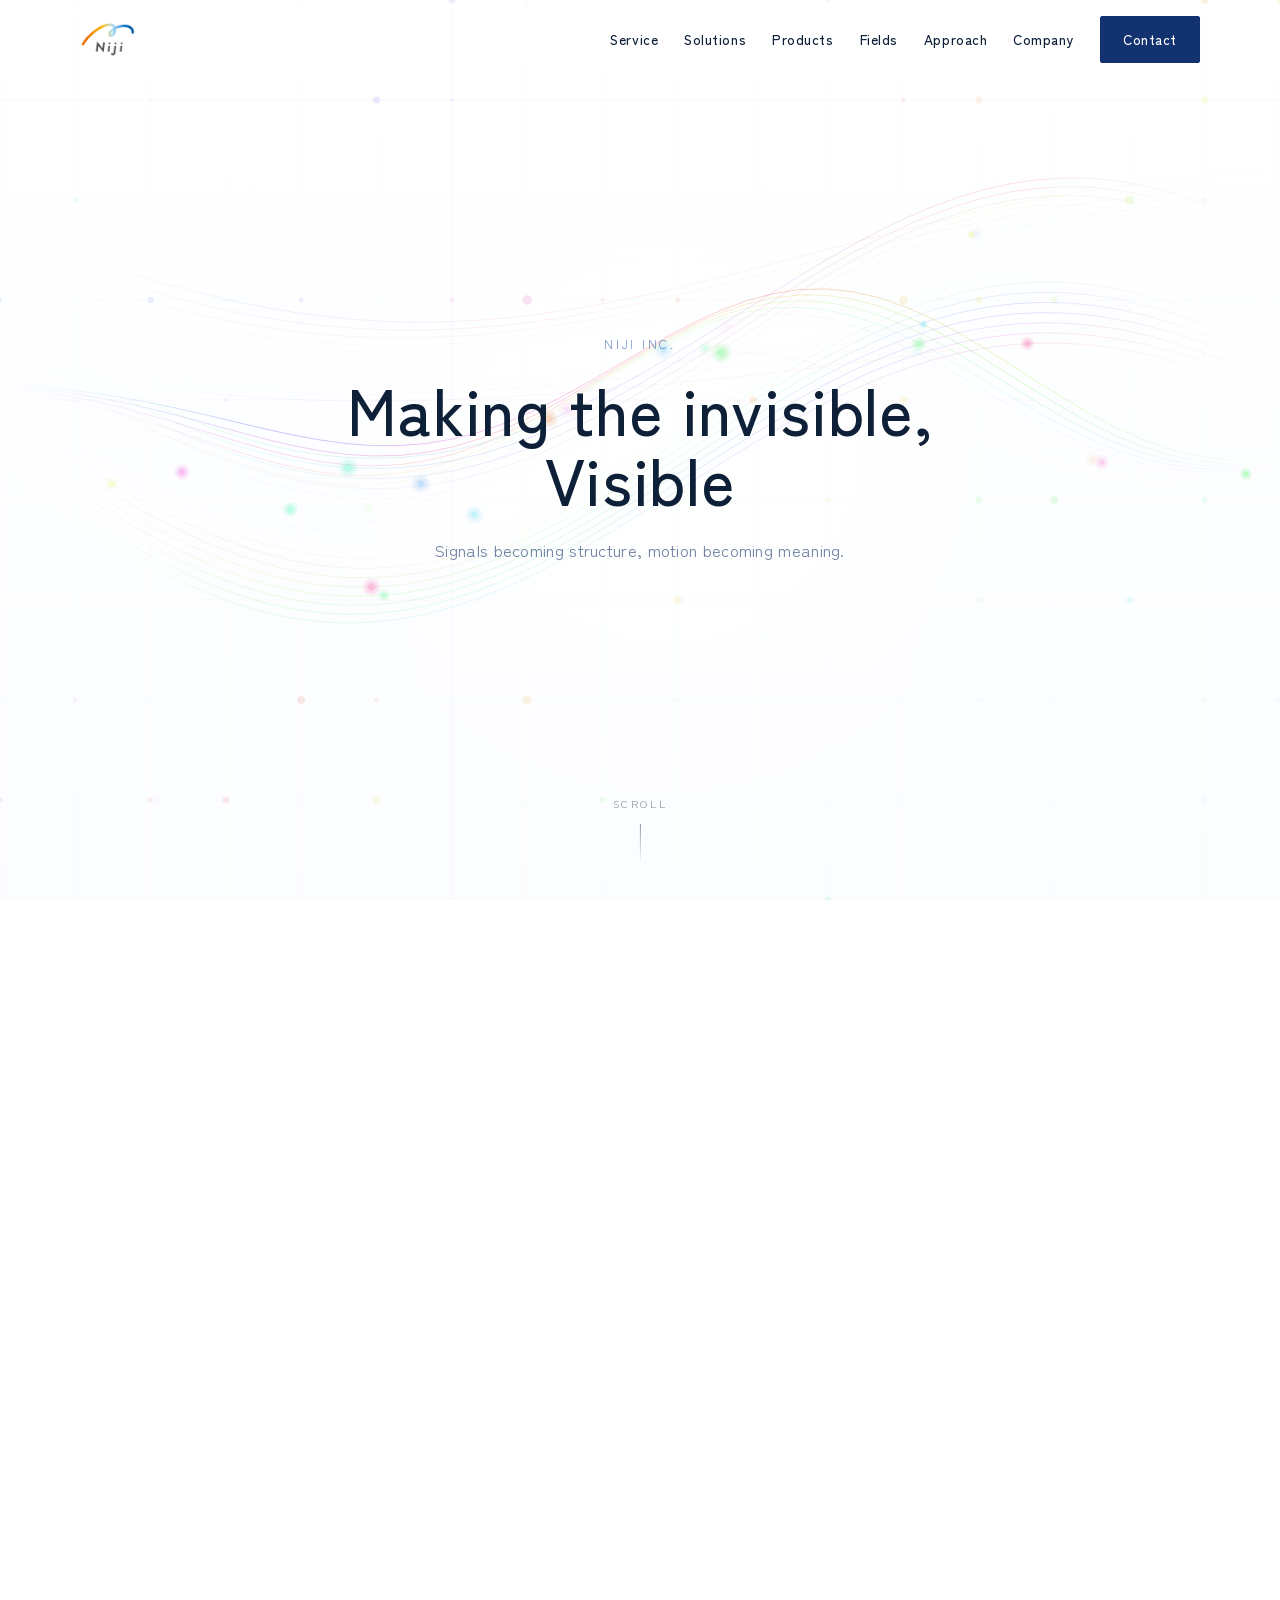
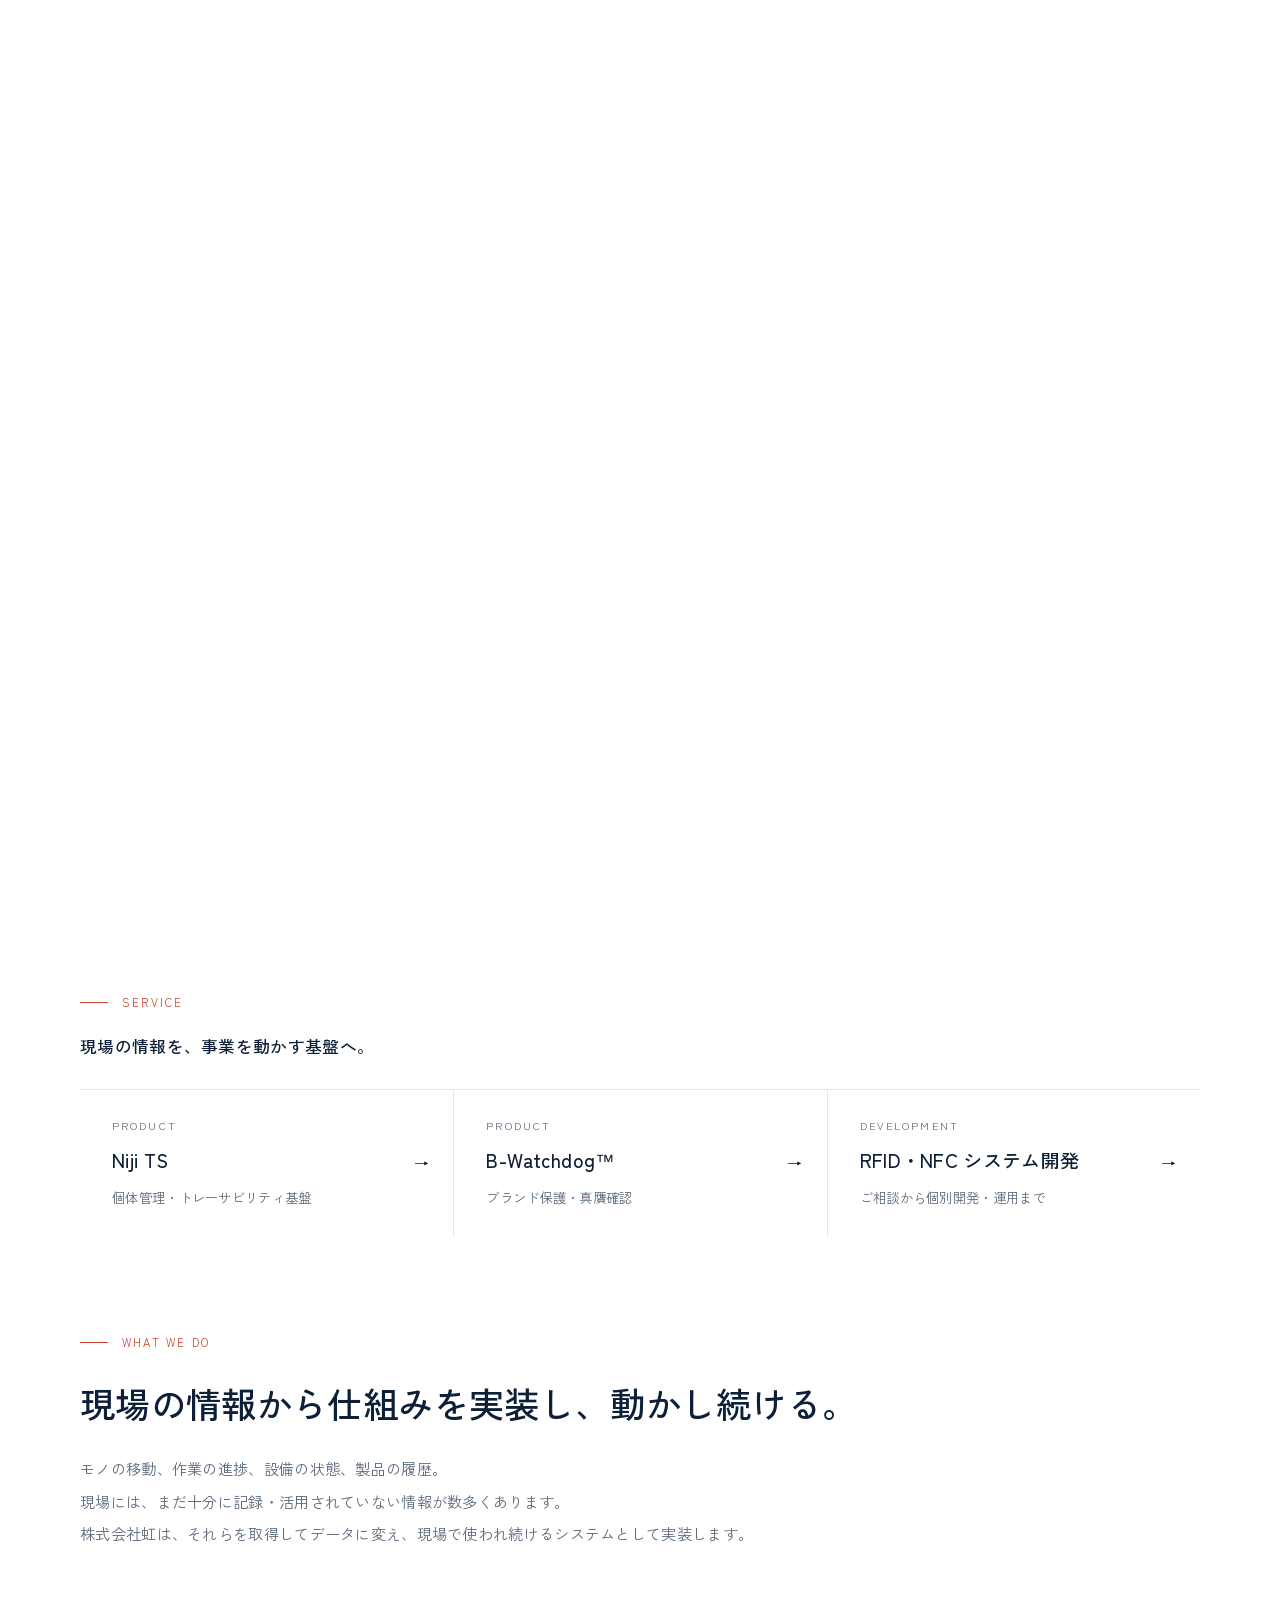
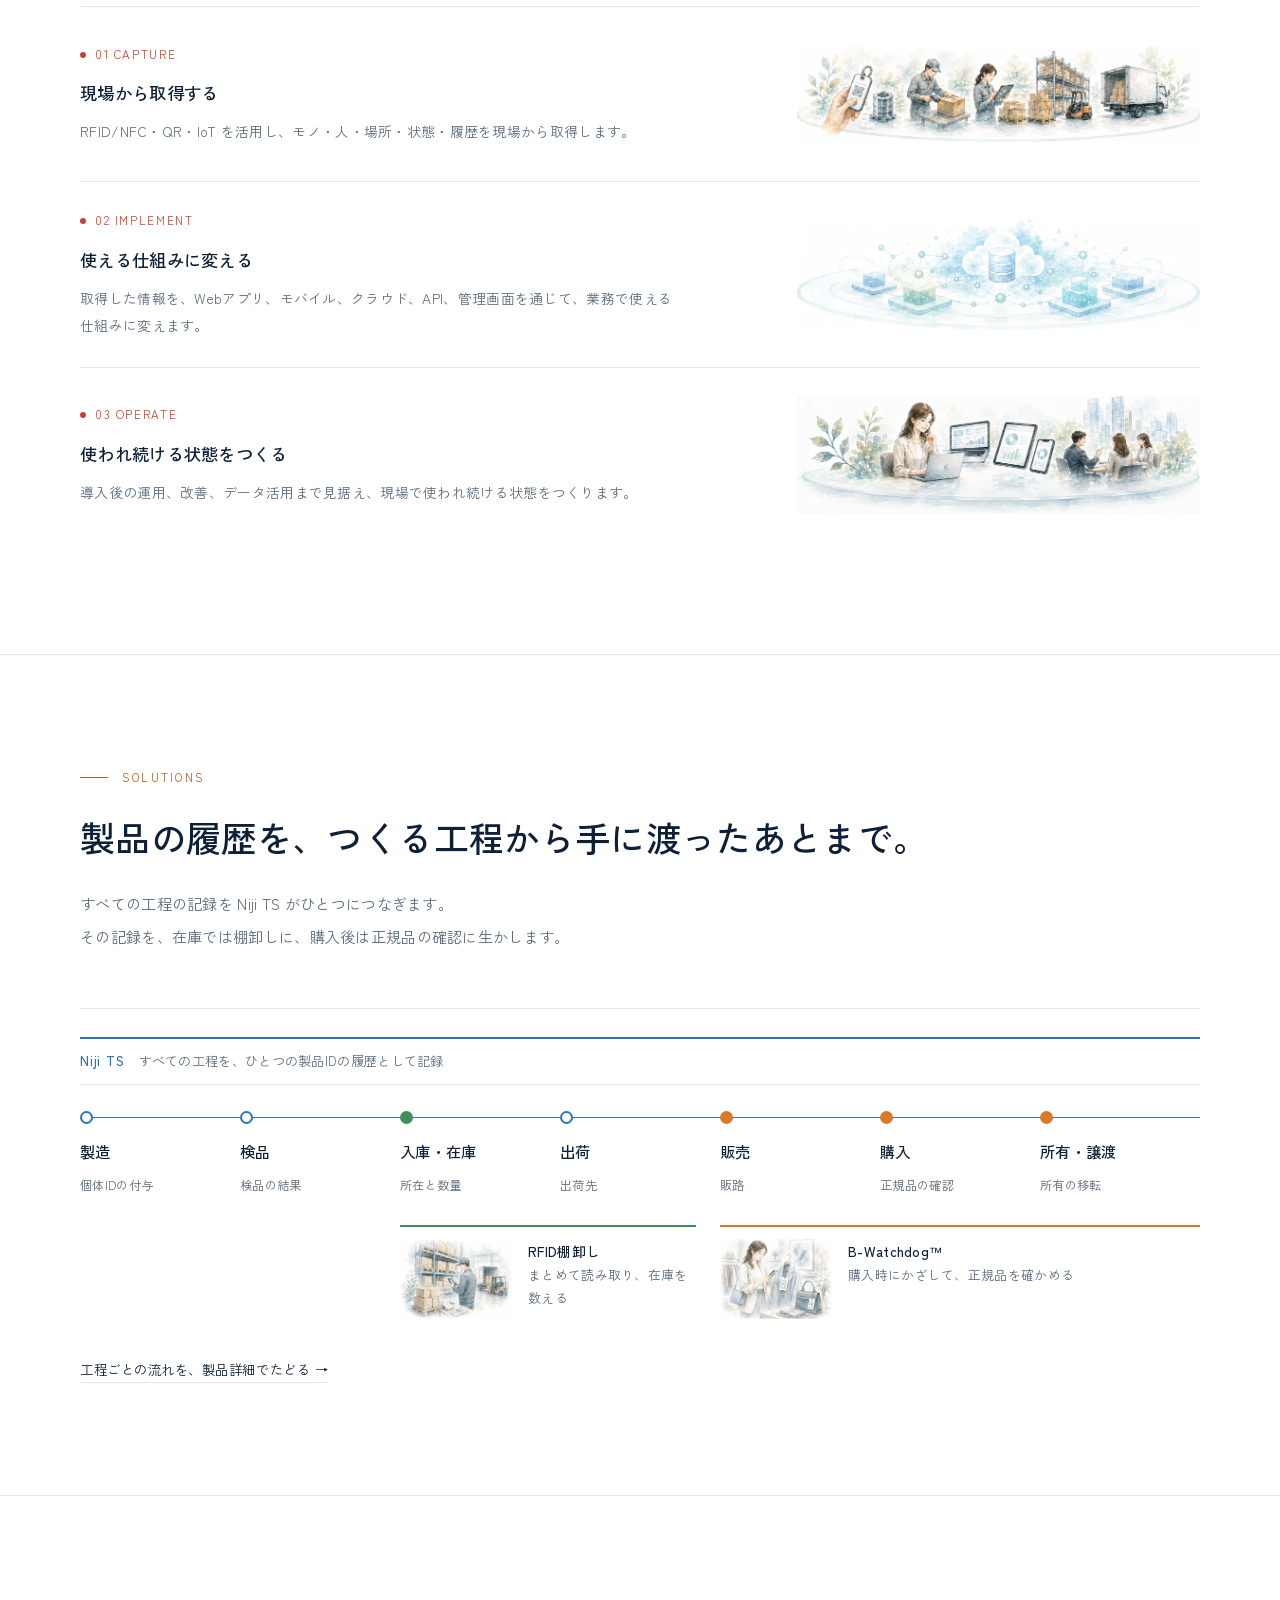
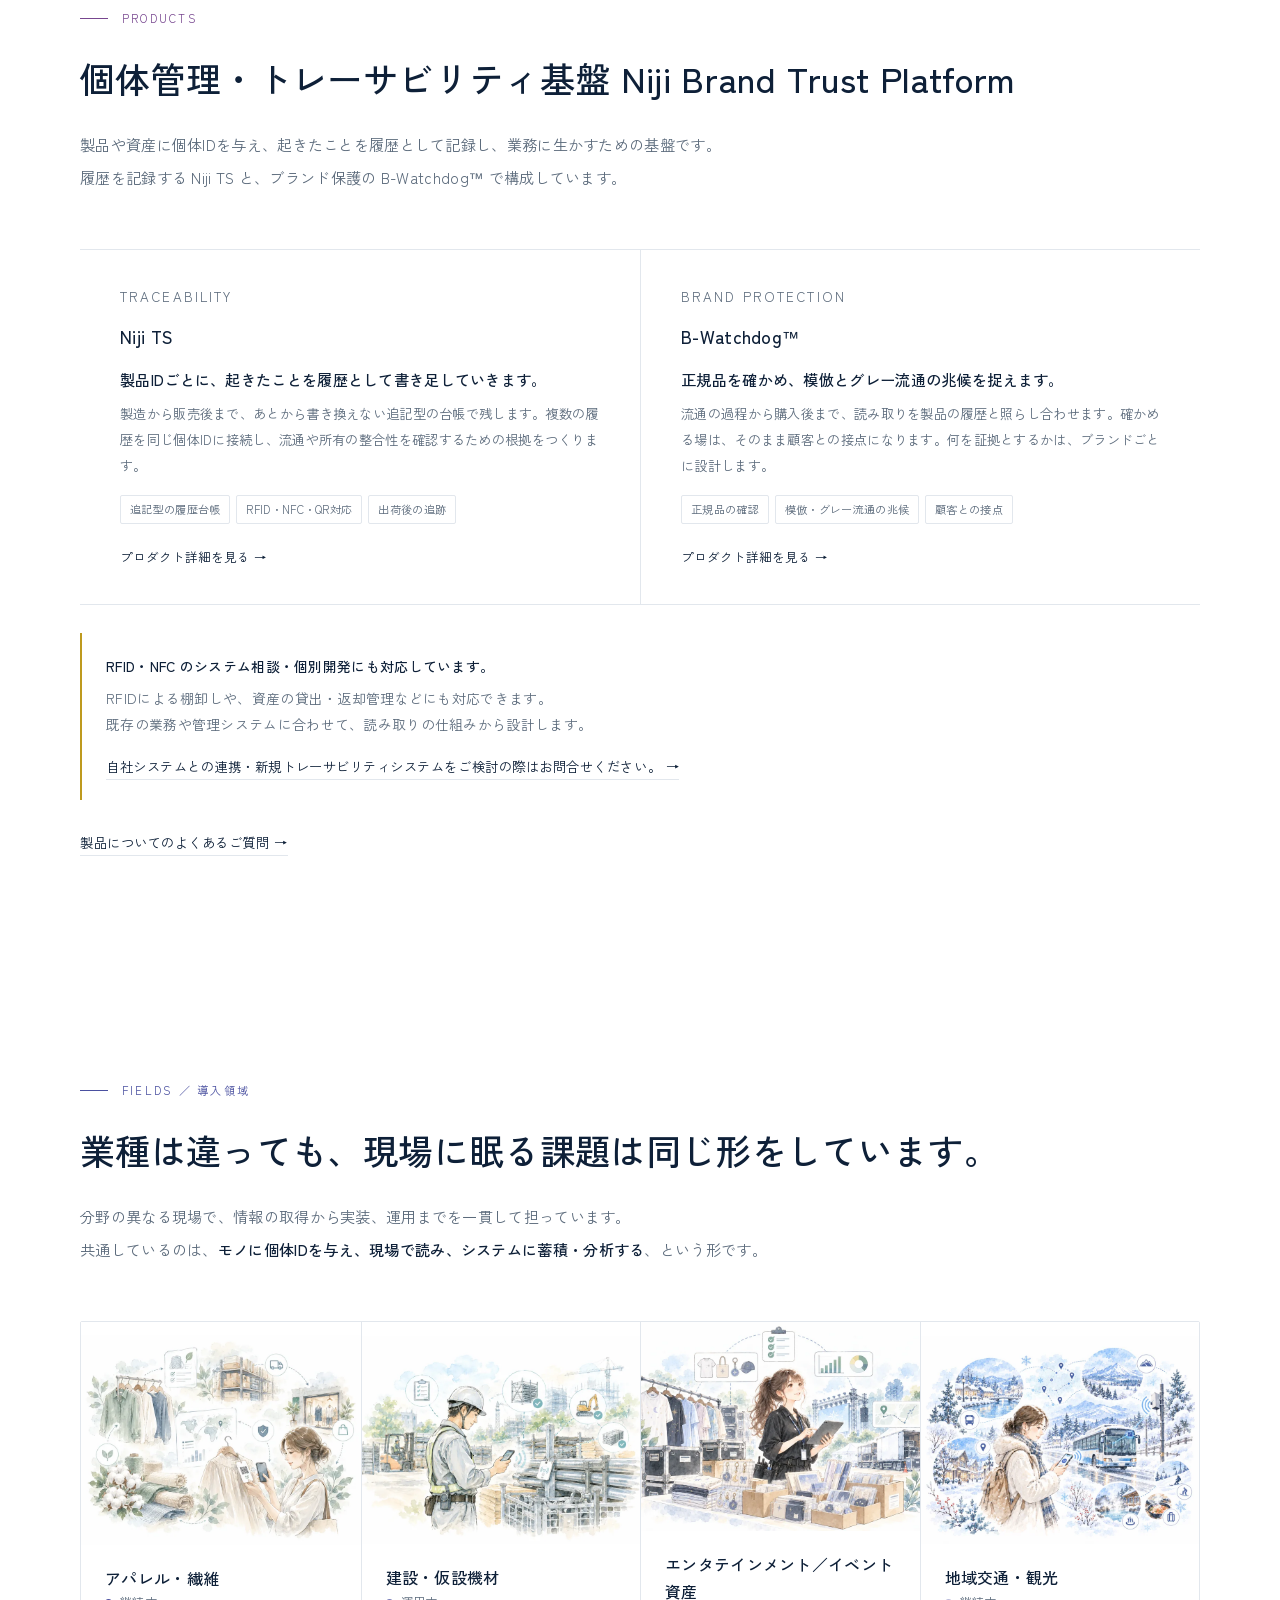
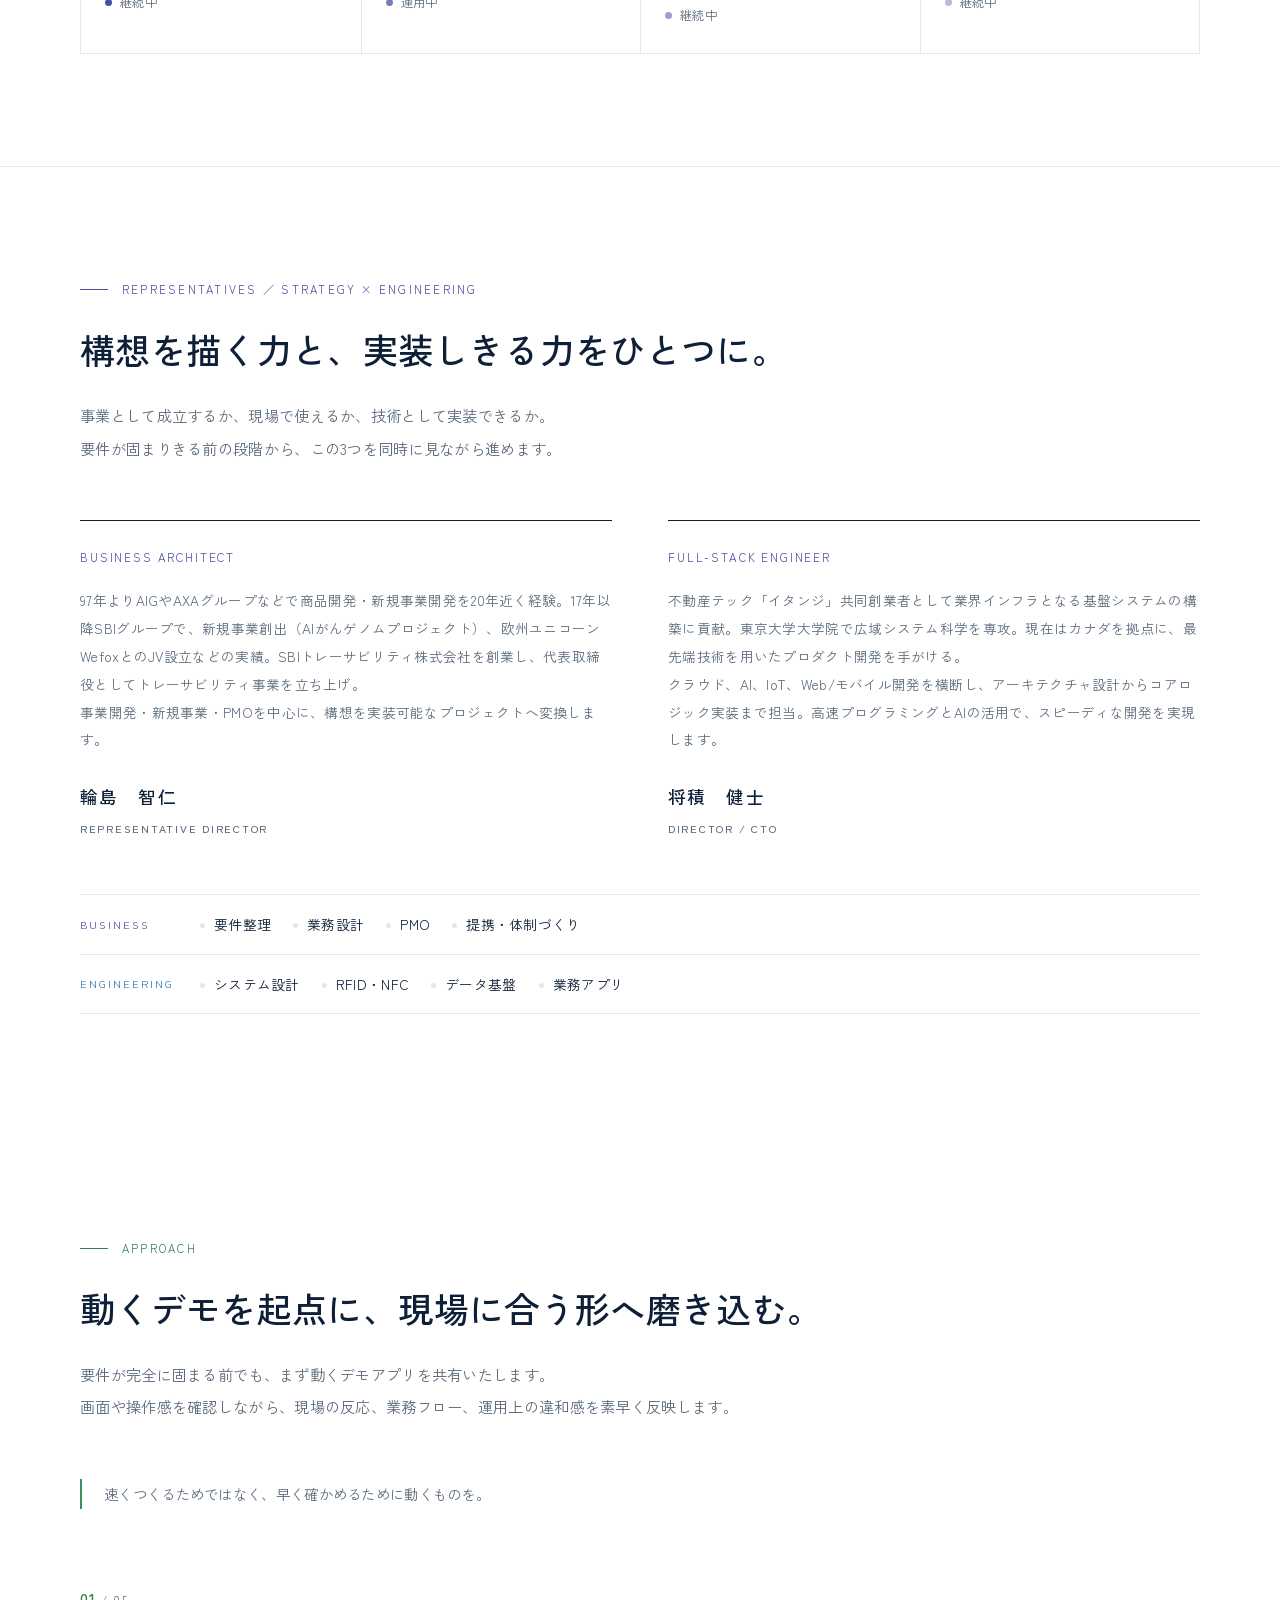
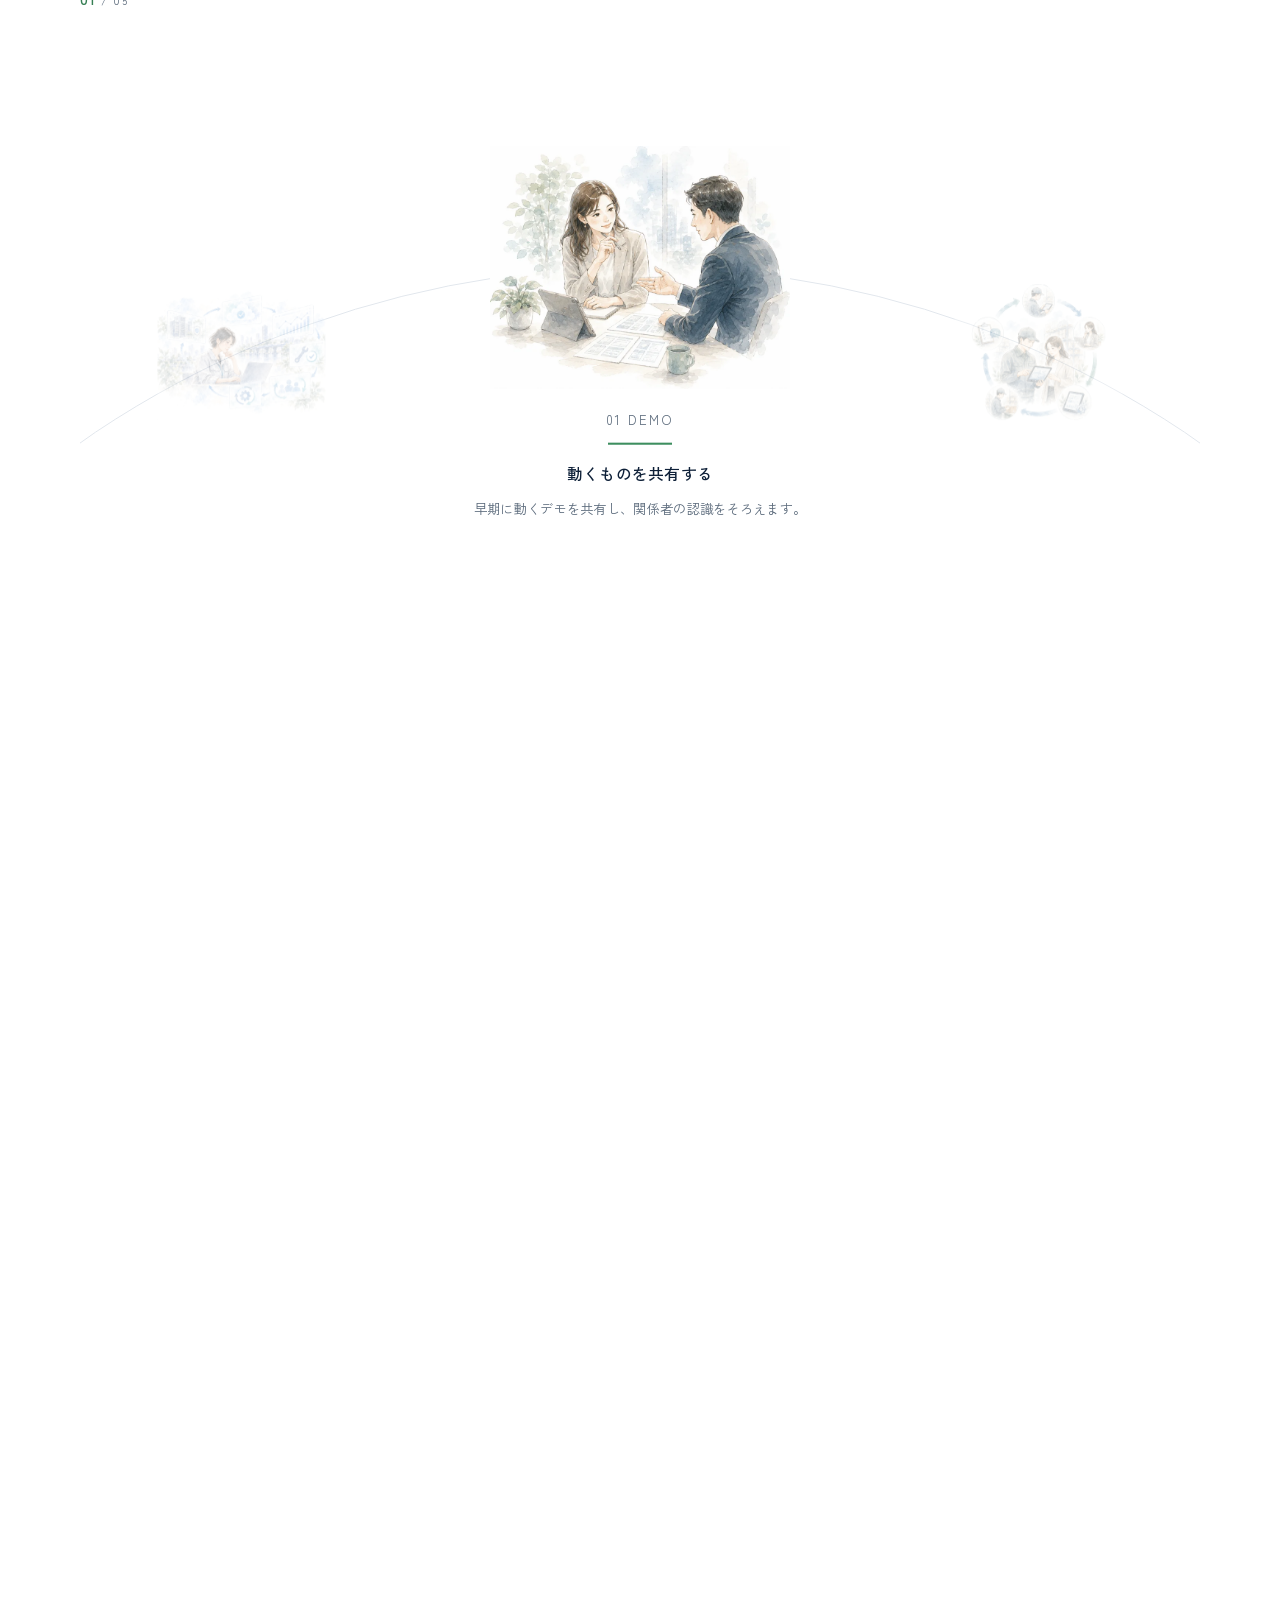
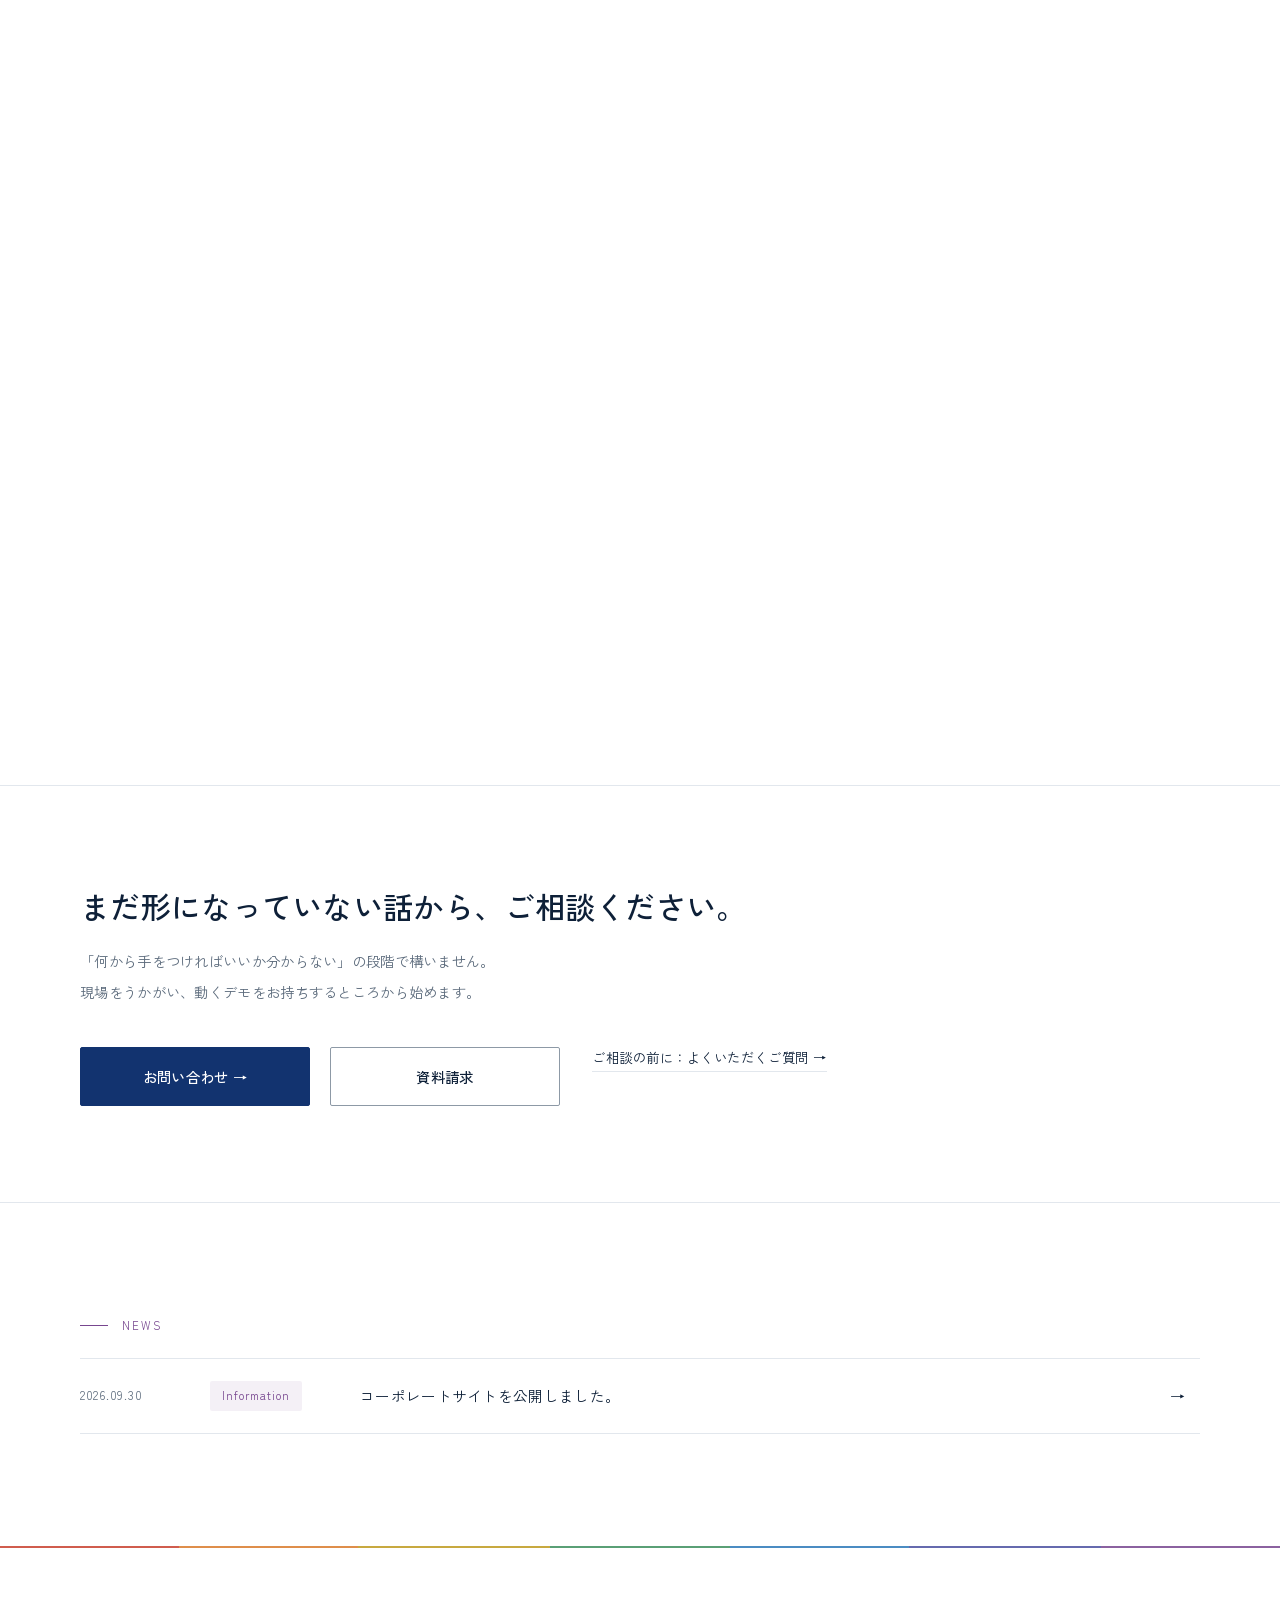
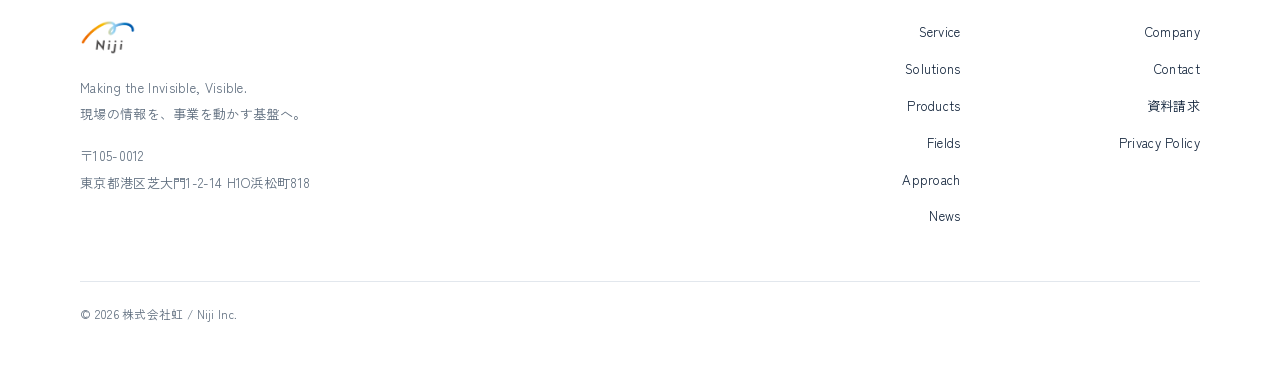
==== index.html @ 4d15faae "公開サイト初版を追加" ====
<!doctype html>
<html lang="ja">
<head>
<meta charset="utf-8">
<meta name="viewport" content="width=device-width, initial-scale=1">
<title>RFID・NFCの個体管理・トレーサビリティ｜株式会社虹</title>
<meta name="description" content="株式会社虹は、RFID・NFCを基盤に製品や資産の個体を管理するシステム会社です。個体管理・トレーサビリティ基盤「Niji TS」と、ブランド保護・真贋確認の「B-Watchdog™」を提供し、RFID・NFCシステムの個別開発にも対応します。">
<link rel="canonical" href="https://niji-global.com/">
<meta property="og:type" content="website">
<meta property="og:site_name" content="株式会社虹">
<meta property="og:title" content="株式会社虹｜Making the invisible, visible.">
<meta property="og:description" content="RFID・NFCで製品や資産の個体を管理し、履歴をつなぐ。個体管理・トレーサビリティ基盤 Niji TS と、ブランド保護・真贋確認の B-Watchdog™ を提供しています。">
<meta property="og:url" content="https://niji-global.com/">
<meta property="og:image" content="https://niji-global.com/assets/img/ogp.jpg">
<meta property="og:locale" content="ja_JP">
<meta property="og:image:width" content="1200">
<meta property="og:image:height" content="630">
<meta property="og:image:alt" content="株式会社虹">
<meta name="twitter:card" content="summary_large_image">
<link rel="preconnect" href="https://fonts.googleapis.com">
<link rel="preconnect" href="https://fonts.gstatic.com" crossorigin>
<link href="https://fonts.googleapis.com/css2?family=Zen+Kaku+Gothic+New:wght@400;500&family=Shippori+Mincho:wght@500&display=swap" rel="stylesheet">
<link rel="icon" href="assets/img/favicon.svg" type="image/svg+xml">
<link rel="icon" href="assets/img/favicon-32.png" sizes="32x32" type="image/png">
<link rel="apple-touch-icon" href="assets/img/apple-touch-icon.png">
<link rel="manifest" href="site.webmanifest">
<link rel="stylesheet" href="assets/css/site.css">
<link rel="stylesheet" href="assets/css/top.css">
<script type="application/ld+json">
{"@context": "https://schema.org", "@type": "Organization", "name": "株式会社虹", "alternateName": "NIJI Inc.", "url": "https://niji-global.com/", "logo": "https://niji-global.com/assets/img/logo-niji.png", "address": {"@type": "PostalAddress", "postalCode": "105-0012", "addressRegion": "東京都", "addressLocality": "港区", "streetAddress": "芝大門1-2-14 H1O浜松町818"}, "description": "RFID・NFCを基盤に、製品や資産の個体管理・トレーサビリティのシステムを提供する会社。個体管理・トレーサビリティ基盤 Niji TS とブランド保護 B-Watchdog™ を提供し、RFID・NFCシステムの個別開発にも対応する。", "@id": "https://niji-global.com/#organization", "foundingDate": "2025-10-31"}
</script>
<script>document.documentElement.className+=" js";</script>
<script src="assets/js/analytics.js" async></script>
<script type="application/ld+json">{"@context": "https://schema.org", "@type": "WebSite", "@id": "https://niji-global.com/#website", "name": "株式会社虹", "url": "https://niji-global.com/", "inLanguage": "ja", "publisher": {"@id": "https://niji-global.com/#organization"}}</script>
</head>
<body id="top">

<header class="header">
  <div class="wrap header__in">
    <a class="header__logo" href="#top" aria-label="株式会社虹 ホーム"><img src="assets/img/logo-niji.png" alt="Niji" width="56"></a>
    <nav class="nav" id="nav">
      <a href="#services">Service</a>
      <a href="#solutions">Solutions</a>
      <a href="#products">Products</a>
      <a href="#fields">Fields</a>
      <a href="#approach">Approach</a>
      <a href="company.html">Company</a>
      <a class="btn-contact" href="contact.html">Contact</a>
    </nav>
    <button class="navtoggle" type="button" aria-label="メニュー" aria-expanded="false" aria-controls="nav">
      <span></span><span></span><span></span>
    </button>
  </div>
</header>

<div class="hero-wrap">
  <section class="hero">
    <canvas id="heroCanvas" aria-hidden="true"></canvas>
    <div class="hero__stack">
      <div class="hero__content">
        <p class="hero__eyebrow hero__line">NIJI INC.</p>
        <h1 class="hero__title hero__line">Making the invisible,<br>Visible</h1>
        <p class="hero__sub hero__line">Signals becoming structure, motion becoming meaning.</p>
      </div>
      <div class="hero__story">
        <h2>見る角度を変えれば、見えてくる価値がある。</h2>
        <p>業務や現場にある無数のシグナルを捉え、意味のある構造へと変える。</p>
        <p>わたしたちは、その一連のうごきそのものを設計します。</p>
        <p>それは、空気中の水滴に光が屈折し、虹が生まれるように。</p>
        <p>細かな変化を的確に受けとめ、鮮やかな軌跡として描き出していくのです。</p>
      </div>
    </div>
    <div class="hero__scroll">SCROLL</div>
  </section>
</div>

<main>

<section class="offer" id="services" aria-label="提供しているもの">
  <div class="wrap">
    <p class="label" data-c="1">SERVICE</p>
    <p class="offer__core">現場の情報を、事業を動かす基盤へ。</p>
    <div class="offer__grid">
      <a class="offer__item" href="#products">
        <span class="offer__kind">PRODUCT</span>
        <span class="offer__name">Niji&nbsp;TS</span>
        <span class="offer__desc">個体管理・トレーサビリティ基盤</span>
        <span class="offer__go" aria-hidden="true">→</span>
      </a>
      <a class="offer__item" href="#bwatchdog">
        <span class="offer__kind">PRODUCT</span>
        <span class="offer__name"><span class="nb">B-Watchdog&trade;</span></span>
        <span class="offer__desc">ブランド保護・真贋確認</span>
        <span class="offer__go" aria-hidden="true">→</span>
      </a>
      <a class="offer__item" href="#what-we-do">
        <span class="offer__kind">DEVELOPMENT</span>
        <span class="offer__name">RFID・NFC システム開発</span>
        <span class="offer__desc">ご相談から個別開発・運用まで</span>
        <span class="offer__go" aria-hidden="true">→</span>
      </a>
    </div>
    <div class="offer__custom" id="what-we-do">
    <div class="head">
      <div>
        <p class="label" data-c="1">WHAT WE DO</p>
        <h2>現場の情報から仕組みを実装し、動かし続ける。</h2>
      </div>
      <p class="lead">モノの移動、作業の進捗、設備の状態、製品の履歴。<br>現場には、まだ十分に記録・活用されていない情報が数多くあります。<br>株式会社虹は、それらを取得してデータに変え、現場で使われ続けるシステムとして実装します。</p>
    </div>

    <div class="rows">
      <div class="wstep">
        <div class="row">
          <div class="row__num" style="color:var(--sp1-t)"><i></i>01 CAPTURE</div>
          <div><h3>現場から取得する</h3><p>RFID/NFC・QR・IoT を活用し、モノ・人・場所・状態・履歴を現場から取得します。</p></div>
        </div>
        <figure class="step-fig reveal">
          <img src="assets/img/what-01-capture.webp" alt="製品タグの読み取りから、製造、検品、保管、出荷まで、現場で情報を拾っていく流れ" width="1700" height="499" loading="lazy" decoding="async">
        </figure>
      </div>
      <div class="wstep">
        <div class="row">
          <div class="row__num" style="color:var(--sp1-t)"><i></i>02 IMPLEMENT</div>
          <div><h3>使える仕組みに変える</h3><p>取得した情報を、Webアプリ、モバイル、クラウド、API、管理画面を通じて、業務で使える仕組みに変えます。</p></div>
        </div>
        <figure class="step-fig reveal">
          <img src="assets/img/what-02-implement.webp" alt="現場から集まった情報が、クラウドとデータベースを中心にした構造へまとまっていく様子" width="1700" height="499" loading="lazy" decoding="async">
        </figure>
      </div>
      <div class="wstep">
        <div class="row">
          <div class="row__num" style="color:var(--sp1-t)"><i></i>03 OPERATE</div>
          <div><h3>使われ続ける状態をつくる</h3><p>導入後の運用、改善、データ活用まで見据え、現場で使われ続ける状態をつくります。</p></div>
        </div>
        <figure class="step-fig reveal">
          <img src="assets/img/what-03-operate.webp" alt="PC・タブレット・スマートフォンのダッシュボードを日常の業務で使い、その結果を囲んで話し合っている様子" width="1700" height="499" loading="lazy" decoding="async">
        </figure>
      </div>
    </div>
  </div>
  </div>
</section>

<section class="section" id="solutions">
  <div class="wrap">
    <div class="head">
      <div>
        <p class="label" data-c="2">SOLUTIONS</p>
        <h2>製品の履歴を、つくる工程から手に渡ったあとまで。</h2>
      </div>
      <p class="lead">すべての工程の記録を Niji&nbsp;TS がひとつにつなぎます。<br>その記録を、在庫では棚卸しに、購入後は正規品の確認に生かします。</p>
    </div>
    <div class="pline" role="img" aria-label="製造、検品、入庫・在庫、出荷、販売、購入、所有・譲渡の7工程を、Niji TS がひとつの履歴として記録する。入庫・在庫では棚卸し、販売から所有・譲渡では B-Watchdog による正規品の確認に使う">
      <div class="pline__bar"><span>Niji&nbsp;TS</span>すべての工程を、ひとつの製品IDの履歴として記録</div>
      <ol class="pline__steps">
        <li><b>製造</b><span>個体IDの付与</span></li>
        <li><b>検品</b><span>検品の結果</span></li>
        <li class="is-stock"><b>入庫・在庫</b><span>所在と数量</span></li>
        <li><b>出荷</b><span>出荷先</span></li>
        <li class="is-bw"><b>販売</b><span>販路</span></li>
        <li class="is-bw"><b>購入</b><span>正規品の確認</span></li>
        <li class="is-bw"><b>所有・譲渡</b><span>所有の移転</span></li>
      </ol>
      <div class="pline__use">
        <div class="pline__u pline__u--stock"><img src="assets/img/scene-warehouse-inventory.webp" alt="" width="1200" height="850" loading="lazy" decoding="async"><p><span>RFID棚卸し</span>まとめて読み取り、在庫を数える</p></div>
        <div class="pline__u pline__u--bw"><img src="assets/img/scene-retail-scan.webp" alt="" width="1200" height="914" loading="lazy" decoding="async"><p><span><span class="nb">B-Watchdog&trade;</span></span>購入時にかざして、正規品を確かめる</p></div>
      </div>
    </div>
    <p class="txtlink-row"><a class="txtlink" href="products/brand-trust-platform/index.html#scenes">工程ごとの流れを、製品詳細でたどる →</a></p>
  </div>
</section>

<section class="section section--rule" id="products">
  <div class="wrap">
    <div class="head">
      <div>
        <p class="label" data-c="7">PRODUCTS</p>
        <h2>個体管理・トレーサビリティ基盤 Niji Brand Trust Platform</h2>
      </div>
      <p class="lead">製品や資産に個体IDを与え、起きたことを履歴として記録し、業務に生かすための基盤です。<br>履歴を記録する Niji&nbsp;TS と、ブランド保護の <span class="nb">B-Watchdog&trade;</span> で構成しています。</p>
    </div>
    <div class="pgrid">
      <a class="pcard" id="nijits" href="products/brand-trust-platform/index.html">
        <p class="pcard__tag">TRACEABILITY</p>
        <h3>Niji&nbsp;TS</h3>
        <p class="pcard__catch">製品IDごとに、起きたことを履歴として書き足していきます。</p>
        <p>製造から販売後まで、あとから書き換えない追記型の台帳で残します。複数の履歴を同じ個体IDに接続し、流通や所有の整合性を確認するための根拠をつくります。</p>
        <ul class="pcard__feats"><li>追記型の履歴台帳</li><li>RFID・NFC・QR対応</li><li>出荷後の追跡</li></ul>
        <span class="pcard__go">プロダクト詳細を見る →</span>
      </a>
      <a class="pcard pcard--hero" id="bwatchdog" href="products/brand-trust-platform/index.html#scenes">
        <p class="pcard__tag">BRAND PROTECTION</p>
        <h3><span class="nb">B-Watchdog&trade;</span></h3>
        <p class="pcard__catch">正規品を確かめ、模倣とグレー流通の兆候を捉えます。</p>
        <p>流通の過程から購入後まで、読み取りを製品の履歴と照らし合わせます。確かめる場は、そのまま顧客との接点になります。何を証拠とするかは、ブランドごとに設計します。</p>
        <ul class="pcard__feats"><li>正規品の確認</li><li>模倣・グレー流通の兆候</li><li>顧客との接点</li></ul>
        <span class="pcard__go">プロダクト詳細を見る →</span>
      </a>
    </div>
    <div class="custom-note">
      <p><b>RFID・NFC のシステム相談・個別開発にも対応しています。</b></p>
      <p>RFIDによる棚卸しや、資産の貸出・返却管理などにも対応できます。<br>既存の業務や管理システムに合わせて、読み取りの仕組みから設計します。</p>
      <p class="custom-note__cta"><a class="txtlink" href="contact.html?topic=custom">自社システムとの連携・新規トレーサビリティシステムをご検討の際はお問合せください。 →</a></p>
    </div>
    <p class="txtlink-row"><a class="txtlink" href="products/brand-trust-platform/index.html#faq">製品についてのよくあるご質問 →</a></p>
  </div>
</section>

<section class="section" id="fields">
  <div class="wrap">
    <div class="head">
      <div>
        <p class="label" data-c="6">FIELDS ／ 導入領域</p>
        <h2>業種は違っても、現場に眠る課題は同じ形をしています。</h2>
      </div>
      <p class="lead">分野の異なる現場で、情報の取得から実装、運用までを一貫して担っています。<br>共通しているのは、<b style="font-weight:500;color:var(--ink)">モノに個体IDを与え、現場で読み、システムに蓄積・分析する</b>、という形です。</p>
    </div>
        <div class="fields fields--tiles">
      <div class="field" style="--fc:#4A50A0" tabindex="0">
        <div class="field__face">
          <img class="field__ill" src="assets/img/field-apparel.webp" alt="ハンガーの服、布地、倉庫、店舗、スマートフォンでタグを読み取る人が描かれたアパレルの流通の様子" width="800" height="600" loading="lazy" decoding="async">
          <h3>アパレル・繊維</h3>
          <div class="field__status"><i></i>継続中</div>
        </div>
        <div class="field__detail">
          <p class="field__name">アパレル・繊維</p>
          <p>製品・半製品の個体／ロット管理と棚卸、流通のトレーサビリティを、既存の基幹・物流システムと連携して実装しています。</p>
        </div>
      </div>
      <div class="field" style="--fc:rgba(74,80,160,.75)" tabindex="0">
        <div class="field__face">
          <img class="field__ill" src="assets/img/field-construction.webp" alt="建設現場で、作業員がスマートフォンで仮設機材のタグを読み取っている様子" width="800" height="600" loading="lazy" decoding="async">
          <h3>建設・仮設機材</h3>
          <div class="field__status"><i></i>運用中</div>
        </div>
        <div class="field__detail">
          <p class="field__name">建設・仮設機材</p>
          <p>機材の個体管理・現場棚卸・安全点検を、通信環境の弱い現場でも動くオフライン対応アプリでデジタル化。リリース後の保守運用まで担っています。</p>
        </div>
      </div>
      <div class="field" style="--fc:rgba(74,80,160,.55)" tabindex="0">
        <div class="field__face">
          <img class="field__ill" src="assets/img/field-entertainment.webp" alt="イベントの物販会場で、スタッフがタブレットでグッズや機材を管理している様子" width="800" height="600" loading="lazy" decoding="async">
          <h3>エンタテインメント／イベント資産</h3>
          <div class="field__status"><i></i>継続中</div>
        </div>
        <div class="field__detail">
          <p class="field__name">エンタテインメント／イベント資産</p>
          <p>案件・資産・帳票・権限を横断管理する統合基盤を構築し、属人運用を仕組みへと置き換えています。</p>
        </div>
      </div>
      <div class="field" style="--fc:rgba(74,80,160,.38)" tabindex="0">
        <div class="field__face">
          <img class="field__ill" src="assets/img/field-transit.webp" alt="雪の街で、バスや観光地の情報をスマートフォンで確かめている旅行者の様子" width="800" height="600" loading="lazy" decoding="async">
          <h3>地域交通・観光</h3>
          <div class="field__status"><i></i>継続中</div>
        </div>
        <div class="field__detail">
          <p class="field__name">地域交通・観光</p>
          <p>個人情報に配慮しながら、人の動きや混雑を段階的にデータ化する実証に取り組んでいます。</p>
        </div>
      </div>
    </div>
  </div>
</section>

<section class="section section--rule" id="team">
  <div class="wrap">
    <div class="head">
      <div>
        <p class="label" data-c="6">REPRESENTATIVES ／ STRATEGY × ENGINEERING</p>
        <h2>構想を描く力と、実装しきる力をひとつに。</h2>
      </div>
      <p class="lead">事業として成立するか、現場で使えるか、技術として実装できるか。<br>要件が固まりきる前の段階から、この3つを同時に見ながら進めます。</p>
    </div>
    <div class="duo reveal">
      <div class="person">
        <p class="person__role">BUSINESS ARCHITECT</p>
        <p class="person__bio">97年よりAIGやAXAグループなどで商品開発・新規事業開発を20年近く経験。17年以降SBIグループで、新規事業創出（AIがんゲノムプロジェクト）、欧州ユニコーンWefoxとのJV設立などの実績。SBIトレーサビリティ株式会社を創業し、代表取締役としてトレーサビリティ事業を立ち上げ。<br>事業開発・新規事業・PMOを中心に、構想を実装可能なプロジェクトへ変換します。</p>
        <p class="person__name">輪島　智仁<span class="person__title">REPRESENTATIVE DIRECTOR</span></p>
      </div>
      <div class="person">
        <p class="person__role">FULL-STACK ENGINEER</p>
        <p class="person__bio">不動産テック「イタンジ」共同創業者として業界インフラとなる基盤システムの構築に貢献。東京大学大学院で広域システム科学を専攻。現在はカナダを拠点に、最先端技術を用いたプロダクト開発を手がける。<br>クラウド、AI、IoT、Web/モバイル開発を横断し、アーキテクチャ設計からコアロジック実装まで担当。高速プログラミングとAIの活用で、スピーディな開発を実現します。</p>
        <p class="person__name">将積　健士<span class="person__title">DIRECTOR / CTO</span></p>
      </div>
    </div>

        <div class="domains3 reveal" id="technology">
      <p class="domains3__row"><span class="domains3__k" style="--dc:var(--sp6-t)">BUSINESS</span><span>要件整理</span><span>業務設計</span><span>PMO</span><span>提携・体制づくり</span></p>
      <p class="domains3__row"><span class="domains3__k" style="--dc:var(--sp5-t)">ENGINEERING</span><span>システム設計</span><span>RFID・NFC</span><span>データ基盤</span><span>業務アプリ</span></p>
    </div>
  </div>
</section>

<section class="section" id="approach">
  <div class="wrap">
    <div class="head">
      <div>
        <p class="label" data-c="4">APPROACH</p>
        <h2>動くデモを起点に、現場に合う形へ磨き込む。</h2>
      </div>
      <p class="lead">要件が完全に固まる前でも、まず動くデモアプリを共有いたします。<br>画面や操作感を確認しながら、現場の反応、業務フロー、運用上の違和感を素早く反映します。</p>
      <p class="closing" style="border-color:var(--sp4)">速くつくるためではなく、早く確かめるために動くものを。</p>
    </div>
        <div class="orbit" data-orbit>
    <div class="orbit__stage">
    <svg class="orbit__ring" aria-hidden="true"><circle/></svg>
    <p class="orbit__count" aria-hidden="true"><b>01</b> / 05</p>
    <div class="steps">
      <div class="step"><p class="step__sn">01 DEMO</p><figure class="step__fig"><img src="assets/img/approach-01-demo.webp" alt="資料とタブレットを挟んで、担当者と課題を整理している打ち合わせの様子" width="816" height="660" loading="lazy" decoding="async"></figure><div class="step__bar"></div><h3>動くものを共有する</h3><p>早期に動くデモを共有し、関係者の認識をそろえます。</p></div>
      <div class="step"><p class="step__sn">02 FEEDBACK</p><figure class="step__fig"><img src="assets/img/approach-03-revision.webp" alt="倉庫の現場で担当者にタブレットを見せ、使い勝手を確かめている様子" width="816" height="660" loading="lazy" decoding="async"></figure><div class="step__bar"></div><h3>現場の反応を聞く</h3><p>画面や操作感をもとに、現場の反応や違和感を把握します。</p></div>
      <div class="step"><p class="step__sn">03 REVISION</p><figure class="step__fig"><img src="assets/img/approach-02-feedback.webp" alt="画面がつながっていく様子を確かめながら、動くデモをつくっている様子" width="816" height="660" loading="lazy" decoding="async"></figure><div class="step__bar"></div><h3>柔軟に見直す</h3><p>UI、業務フロー、データ項目、運用設計を柔軟に見直します。</p></div>
      <div class="step"><p class="step__sn">04 RELEASE</p><figure class="step__fig"><img src="assets/img/approach-04-release.webp" alt="ダッシュボードを中心に、倉庫・配送・問い合わせ・利用者がつながって運用が回っている様子" width="816" height="660" loading="lazy" decoding="async"></figure><div class="step__bar"></div><h3>使える状態に整える</h3><p>現場で使える状態へ整え、導入後の改善まで見据えて進めます。</p></div>
            <div class="step"><p class="step__sn">05 PARTNERSHIP</p><figure class="step__fig"><img src="assets/img/approach-05-partnership.webp" alt="導入後も現場の担当者と打ち合わせを重ね、運用と改善を一緒に進めている様子" width="816" height="660" loading="lazy" decoding="async"></figure><div class="step__bar"></div><h3>ともに育て続ける</h3><p>導入後も保守運用と改善を続け、次の打ち手を現場とともにつくります。</p></div>
    </div>
    </div>
  </div>
</section>

<section class="cta cta--white">
  <div class="wrap cta__in">
    <div>
      <h2><span class="nb">まだ形になっていない話から、</span><span class="nb">ご相談ください。</span></h2>
      <p>「何から手をつければいいか分からない」の段階で構いません。<br>現場をうかがい、動くデモをお持ちするところから始めます。</p>
    </div>
    <div class="cta__actions">
      <a class="btn btn--primary" href="contact.html">お問い合わせ →</a>
      <a class="btn btn--ghost" href="contact.html?type=doc">資料請求</a>
      <a class="txtlink" href="contact.html#faq">ご相談の前に：よくいただくご質問 →</a>
    </div>
  </div>
</section>

<section class="section" id="news">
  <div class="wrap">
    <p class="label" data-c="7">NEWS</p>
    <div class="news">
            <a class="news__row" href="news/site-open.html"><span class="news__date">2026.09.30</span><span class="news__cat">Information</span><span class="news__title">コーポレートサイトを公開しました。</span><span aria-hidden="true">→</span></a>
    </div>
  </div>
</section>

</main>

<div class="rainbow"></div>
<footer class="footer">
  <div class="wrap">
    <div class="footer__in">
      <div class="footer__brand">
        <img class="footer__logo" src="assets/img/logo-niji.png" alt="Niji" width="56">
        <p>Making the Invisible, Visible.<br>現場の情報を、事業を動かす基盤へ。</p>
        <p>〒105-0012<br>東京都港区芝大門1-2-14 H1O浜松町818</p>
      </div>
      <div class="footer__navs">
        <nav aria-label="サイトマップ">
          <a href="#services">Service</a>
          <a href="#solutions">Solutions</a>
          <a href="#products">Products</a>
          <a href="#fields">Fields</a>
          <a href="#approach">Approach</a>
          <a href="#news">News</a>
        </nav>
        <nav aria-label="会社情報">
          <a href="company.html">Company</a>
          <a href="contact.html">Contact</a>
          <a href="contact.html?type=doc">資料請求</a>
          <a href="privacy.html">Privacy Policy</a>
        </nav>
      </div>
    </div>
    <p class="footer__base">© 2026 株式会社虹 / Niji Inc.</p>
  </div>
</footer>

<script src="assets/js/site.js" defer></script>
<script src="assets/js/approach-orbit.js" defer></script>
</body>
</html>
---- assets/css/site.css ----
:root{
  --ink:#0E2038;          
  --sub:#5C6B7C;          
  --line:#E2E7ED;         
  --mist:#F6F8FA;         
  --brand:#12336F;        
  --white:#ffffff;

  
  --sp1:#C8402F; --sp2:#D97A2B; --sp3:#BE9A1E; --sp4:#3D8F5E;
  --sp5:#2B78B8; --sp6:#4A50A0; --sp7:#77468F;

  
  --sp1-t:#C8402F; --sp2-t:#A95F22; --sp3-t:#896F16; --sp4-t:#367F54;
  --ctrl:#8D99A6;
  --sp5-t:#2A76B4; --sp6-t:#4A50A0; --sp7-t:#77468F;

  --wrap:1280px;
  --pad:80px;             
  --sec:112px;            
  --radius:2px;

  --sans:"Zen Kaku Gothic New", -apple-system, BlinkMacSystemFont, "Hiragino Sans", "Noto Sans JP", sans-serif;
  --serif:"Shippori Mincho", "Hiragino Mincho ProN", "Yu Mincho", serif;
}
*,*::before,*::after{box-sizing:border-box;margin:0;padding:0}
html{scroll-behavior:smooth;scroll-padding-top:80px;-webkit-text-size-adjust:100%}
body{
  font-family:var(--sans); font-weight:400; color:var(--ink);
  background:var(--white); line-height:1.9; letter-spacing:.02em;
  font-size:15px; overflow-x:hidden;
}
img{max-width:100%;height:auto;display:block}
a{color:inherit;text-decoration:none}
ul{list-style:none}
button{font:inherit;color:inherit;background:none;border:none;cursor:pointer}
.wrap{width:min(var(--wrap), calc(100% - var(--pad)*2)); margin-inline:auto}
.header{
  position:fixed; inset:0 0 auto 0; z-index:100; height:80px;
  display:flex; align-items:center;
  background:transparent; border-bottom:1px solid transparent;
  transition:background .35s ease, border-color .35s ease, backdrop-filter .35s ease;
}
.header.is-scrolled{
  background:rgba(255,255,255,.86); backdrop-filter:blur(12px);
  border-bottom-color:rgba(18,51,111,.06);
}
.header__in{display:flex;align-items:center;justify-content:space-between;gap:24px}
.header__logo img{width:56px}
.nav{display:flex;align-items:center;gap:26px}
.nav a{font-size:.86rem;font-weight:500;letter-spacing:.04em;color:var(--ink);position:relative}
.navbox{
  position:absolute;left:-11px;top:-8px;width:calc(100% + 22px);height:calc(100% + 16px);
  overflow:visible;pointer-events:none;opacity:0;
  transition:opacity .18s ease;
}
.navbox path{
  fill:none;stroke-width:1.4;stroke-linecap:butt;stroke-linejoin:miter;
  stroke-dasharray:var(--len);stroke-dashoffset:var(--len);
  transition:stroke-dashoffset .09s linear;
}
.nav a:hover .navbox,.nav a:focus-visible .navbox{opacity:1}
.nav a:hover .navbox path,.nav a:focus-visible .navbox path{stroke-dashoffset:0}
.nav a.btn-contact,.btn-contact{
  background:var(--brand);color:#fff;padding:9px 22px;border-radius:var(--radius);
  border:1px solid var(--brand);font-size:.86rem;font-weight:500;
  transition:background .3s ease,color .3s ease;
}
.nav a.btn-contact:hover,.btn-contact:hover{background:#fff;color:var(--brand)}
.navtoggle{display:none;flex-direction:column;gap:5px;padding:6px}
.navtoggle span{display:block;width:24px;height:2px;background:var(--brand);transition:transform .3s,opacity .3s}
.navtoggle.is-open span:nth-child(1){transform:translateY(7px) rotate(45deg)}
.navtoggle.is-open span:nth-child(2){opacity:0}
.navtoggle.is-open span:nth-child(3){transform:translateY(-7px) rotate(-45deg)}
.hero{position:relative;height:100vh;min-height:560px;overflow:hidden;
  background:radial-gradient(circle at 52% 50%, rgba(255,255,255,.72) 0 18%, rgba(255,255,255,.18) 40%, rgba(255,255,255,0) 68%),
             linear-gradient(180deg,#ffffff 0%,#fbfdff 100%)}
#heroCanvas{position:absolute;inset:0;width:100%;height:100%;display:block}
.hero__stack{position:absolute;inset:0;display:grid;place-items:center;padding:0 24px}
.hero__content{grid-area:1/1;text-align:center;max-width:820px;will-change:opacity,filter,clip-path}
.js .hero__content{opacity:0;filter:blur(16px)}
.hero__eyebrow{font-size:.78rem;letter-spacing:.22em;color:rgba(41,93,170,.66);margin-bottom:1.1rem}
.hero__title{font-size:clamp(2.2rem,5.4vw,4rem);font-weight:500;line-height:1.08;letter-spacing:.01em;color:var(--ink)}
.hero__sub{margin-top:1.4rem;font-size:clamp(.9rem,1.5vw,1.05rem);font-weight:400;color:rgba(42,67,116,.68)}
.hero__story{grid-area:1/1;text-align:center;max-width:760px;opacity:0;pointer-events:none;font-family:var(--serif)}
.hero__story h2{font-size:clamp(1.4rem,3vw,2.1rem);font-weight:500;line-height:1.6;margin-bottom:1.6rem;letter-spacing:.03em}
.hero__story p{font-size:clamp(.88rem,1.4vw,1rem);color:var(--sub);line-height:2.2;opacity:0;transform:translateY(26px);transition:opacity .5s ease,transform .6s cubic-bezier(.22,.8,.3,1)}
.hero__scroll{position:absolute;left:50%;bottom:36px;transform:translateX(-50%);font-size:.66rem;letter-spacing:.24em;color:var(--sub);opacity:.7}
.hero__scroll::after{content:"";display:block;width:1px;height:40px;margin:10px auto 0;background:linear-gradient(180deg,var(--sub),transparent)}
.section{padding:var(--sec) 0}
.section--mist{background:var(--mist)}
.label{display:flex;align-items:center;gap:14px;font-size:.7rem;letter-spacing:.2em;color:var(--sub);margin-bottom:22px}
.label::before{content:"";width:28px;height:1px;background:currentColor}
.label[data-c="1"]{color:var(--sp1-t)}
.label[data-c="2"]{color:var(--sp2-t)}
.label[data-c="3"]{color:var(--sp3-t)}
.label[data-c="4"]{color:var(--sp4-t)}
.label[data-c="5"]{color:var(--sp5-t)}
.label[data-c="6"]{color:var(--sp6-t)}
.label[data-c="7"]{color:var(--sp7-t)}
.head{margin-bottom:56px}
.head h2{font-size:clamp(1.35rem,3.1vw,2.2rem);font-weight:500;line-height:1.55;letter-spacing:.01em}
.head .lead{margin-top:22px;max-width:46em;font-size:.95rem;color:var(--sub);line-height:2.15}
.head--single{max-width:none}
.rows{border-top:1px solid var(--line)}
.row{display:grid;grid-template-columns:150px 1fr;gap:28px;padding:30px 0;border-bottom:1px solid var(--line);
  transition:opacity .7s ease,transform .7s cubic-bezier(.22,.8,.3,1)}
.js .row{opacity:0;transform:translateY(16px)}
.js .row.is-in{opacity:1;transform:none}
.row__num{display:flex;align-items:baseline;gap:9px;font-size:.72rem;letter-spacing:.14em;color:var(--sp1-t)}
.row__num i{width:6px;height:6px;border-radius:50%;background:currentColor;flex:none;transform:translateY(-1px)}
.row h3{font-size:1.02rem;font-weight:500;margin-bottom:6px}
.row p{font-size:.86rem;color:var(--sub);line-height:1.95}
.flow{display:grid;grid-template-columns:repeat(8,1fr);border-top:1px solid var(--line);margin-bottom:8px}
.stage{display:flex;flex-direction:column;align-items:flex-start;justify-content:flex-start;position:relative;text-align:left;padding:22px 14px 26px 0;border-bottom:2px solid transparent;transition:border-color .3s}
.stage.is-active{border-bottom-color:var(--sp2)}
.closing{margin-top:56px;padding-left:22px;border-left:2px solid var(--sp2);font-size:.9rem;color:var(--sub);line-height:2.1}
.steps{display:grid;grid-template-columns:repeat(4,1fr)}
.step{padding-right:26px}
.step__sn{font-size:.7rem;letter-spacing:.14em;color:var(--sp4-t);margin-bottom:14px}
.step__bar{height:2px;background:var(--line);position:relative;margin-bottom:18px}
.step__bar::after{content:"";position:absolute;inset:0 0 0 0;background:var(--sp4);transition:right 1s cubic-bezier(.22,.8,.3,1)}
.js .step__bar::after{right:100%}
.steps.is-in .step__bar::after{right:0}
.step h3,.step h4{font-size:.98rem;font-weight:500;margin-bottom:8px}
.step p{font-size:.83rem;color:var(--sub);line-height:1.95}
.duo{display:grid;grid-template-columns:1fr 1fr;gap:56px}
.person{border-top:1px solid var(--ink);padding-top:26px}
.person__role{font-size:.72rem;letter-spacing:.16em;color:var(--sp6-t);margin-bottom:18px}
.person__bio{font-size:.85rem;color:var(--sub);line-height:2.05;margin-bottom:26px}
.person__name{font-size:1.1rem;font-weight:500;letter-spacing:.08em}
.person__title{display:block;margin-top:4px;font-size:.68rem;letter-spacing:.16em;color:var(--sub)}
.fields{border-top:1px solid var(--line)}
.field{display:grid;grid-template-columns:minmax(200px,270px) 110px 1fr;gap:32px;align-items:center;
  padding:26px 0;border-bottom:1px solid var(--line);
  transition:opacity .7s ease,transform .7s cubic-bezier(.22,.8,.3,1)}
.js .field{opacity:0;transform:translateY(14px)}
.js .field.is-in{opacity:1;transform:none}
.field__status{display:flex;align-items:center;gap:8px;font-size:.76rem;color:var(--sub)}
.field__status i{width:7px;height:7px;border-radius:50%;background:var(--line);transition:background .6s ease}
.field.is-in .field__status i{background:var(--fc)}
html:not(.js) .field__status i{background:var(--fc)}
.field p{font-size:.85rem;color:var(--sub);line-height:1.95}
.cta{padding:96px 0;border-top:1px solid var(--line);border-bottom:1px solid var(--line);background:var(--mist)}
.cta__in{display:grid;grid-template-columns:1.2fr 1fr;gap:56px;align-items:center}
.cta h2{font-size:clamp(1.35rem,2.6vw,1.9rem);font-weight:500;line-height:1.6;margin-bottom:16px}
.cta p{font-size:.9rem;color:var(--sub);line-height:2.1}
.cta__actions{display:flex;flex-direction:column;gap:14px;align-items:flex-start}
.btn{display:inline-flex;align-items:center;gap:12px;padding:15px 34px;border-radius:var(--radius);
  font-size:.9rem;font-weight:500;transition:background .3s,color .3s,border-color .3s}
.btn--primary{background:var(--brand);color:#fff;border:1px solid var(--brand)}
.btn--primary:hover{background:transparent;color:var(--brand)}
.btn--ghost{border:1px solid var(--ctrl);color:var(--ink)}
.btn--ghost:hover{border-color:var(--ink)}
.btn:disabled{opacity:.38;cursor:not-allowed}
.btn:disabled:hover{background:var(--brand);color:#fff}
.news{border-top:1px solid var(--line)}
.news a{display:grid;grid-template-columns:110px 130px 1fr 30px;gap:20px;align-items:center;
  padding:22px 0;border-bottom:1px solid var(--line);transition:background .3s}
.news a:hover{background:var(--mist)}
.news__date{font-size:.78rem;color:var(--sub);letter-spacing:.06em}
.news__cat{justify-self:start;font-size:.7rem;letter-spacing:.08em;color:var(--sp7-t);
  background:rgba(119,70,143,.08);padding:4px 12px;border-radius:var(--radius)}
.news__title{font-size:.92rem}
.rainbow{height:2px;background:linear-gradient(90deg,var(--sp1) 0 14%,var(--sp2) 14% 28%,var(--sp3) 28% 43%,var(--sp4) 43% 57%,var(--sp5) 57% 71%,var(--sp6) 71% 86%,var(--sp7) 86% 100%);opacity:.85}
.footer{padding:72px 0 40px}
.footer__in{display:grid;grid-template-columns:1.4fr 1fr;gap:48px}
.footer__logo{width:56px;margin-bottom:20px}
.footer__brand p{font-size:.82rem;color:var(--sub);line-height:2}
.footer__brand p+p{margin-top:16px}
.footer__navs{display:grid;grid-template-columns:1fr 1fr;gap:32px;justify-items:end}
.footer__navs nav{display:flex;flex-direction:column;gap:12px;text-align:right}
.footer__navs a{font-size:.82rem;color:var(--ink)}
.footer__navs a:hover{color:var(--sp5)}
.footer__base{margin-top:52px;padding-top:22px;border-top:1px solid var(--line);font-size:.72rem;color:var(--sub)}
.page-hero{padding:172px 0 72px;border-bottom:1px solid var(--line)}
.page-hero h1{font-size:clamp(1.5rem,3.4vw,2.4rem);font-weight:500;line-height:1.5;letter-spacing:.02em}
.page-hero .lead{margin-top:20px;font-size:.95rem;color:var(--sub);max-width:46em;line-height:2.15}
.mincho{font-family:var(--serif)}
.proftable{width:100%;border-collapse:collapse}
.proftable th,.proftable td{text-align:left;font-size:.88rem;padding:20px 6px;border-bottom:1px solid var(--line);vertical-align:top}
.proftable th{width:200px;font-weight:500}
.proftable td{color:var(--sub);font-weight:400;line-height:1.95}
.split{display:grid;grid-template-columns:.92fr 1.08fr;gap:64px;align-items:center}
.split--rev{grid-template-columns:1.08fr .92fr}
.prose h2,.prose h3{font-size:1.2rem;font-weight:500;margin-bottom:18px;line-height:1.6}
.prose p{font-size:.9rem;color:var(--sub);line-height:2.2}
.prose p+p{margin-top:16px}
.form{max-width:720px}
.field-set{margin-bottom:30px}
.field-set>label{display:block;font-size:.82rem;font-weight:500;margin-bottom:10px}
.req{color:var(--sp1);margin-left:6px}
.form input[type=text],.form input[type=email],.form input[type=tel],.form textarea{
  width:100%;padding:13px 14px;border:1px solid var(--ctrl);border-radius:var(--radius);
  font:inherit;font-size:.9rem;color:var(--ink);background:#fff;transition:border-color .25s}
.form input:not([type=radio]):not([type=checkbox]):focus,.form textarea:focus{outline:none;border-color:var(--brand)}
.chips label:has(input:focus-visible),.consent input:focus-visible{outline:2px solid var(--sp5);outline-offset:3px}
@media (max-width:720px){.form input,.form textarea,.form select{font-size:16px}}
.chips{display:flex;flex-wrap:wrap;gap:10px}
.chips label{display:inline-flex;align-items:center;gap:8px;padding:9px 16px;border:1px solid var(--ctrl);
  border-radius:var(--radius);font-size:.82rem;cursor:pointer;transition:border-color .25s,color .25s}
.chips label:has(input:checked){border-color:var(--brand);color:var(--brand)}
.consent{display:flex;gap:12px;align-items:flex-start;font-size:.82rem;color:var(--sub);line-height:1.9}
.note{margin-top:18px;font-size:.76rem;color:var(--sub)}
:focus-visible{
  outline:2px solid var(--sp5);
  outline-offset:3px;
  border-radius:1px;
}
.nav a.btn-contact:focus-visible,.btn:focus-visible{outline-offset:4px}
.reveal{transition:opacity .8s ease,transform .8s cubic-bezier(.22,.8,.3,1)}
.js .reveal{opacity:0;transform:translateY(20px)}
.js .reveal.is-in{opacity:1;transform:none}
@media (max-width:1080px){
:root{--pad:40px;--sec:88px}
.head{margin-bottom:40px}
.head .lead{margin-top:18px}
.flow{grid-template-columns:repeat(4,1fr)}
.stage{padding-right:12px}
.steps{grid-template-columns:1fr 1fr;gap:32px}
.duo{grid-template-columns:1fr;gap:40px}
.cta__in{grid-template-columns:1fr;gap:32px}
.split,.split--rev{grid-template-columns:1fr;gap:34px}
.footer__in{grid-template-columns:1fr;gap:36px}
.footer__navs{justify-items:start}
.footer__navs nav{text-align:left}
}
@media (max-width:720px){
:root{--pad:24px;--sec:72px}
body{font-size:14.5px}
.nav{position:fixed;inset:80px 0 auto 0;flex-direction:column;align-items:stretch;gap:0;
    background:#fff;border-bottom:1px solid var(--line);padding:8px 24px 24px;display:none}
.nav.is-open{display:flex}
.nav a{padding:15px 0;border-bottom:1px solid var(--line)}
.nav a::after{display:none}
.nav .btn-contact{margin-top:16px;text-align:center;border-bottom:none}
.navtoggle{display:flex}
.flow{grid-template-columns:repeat(2,1fr)}
.row{grid-template-columns:1fr;gap:8px;padding:22px 0}
.steps{grid-template-columns:1fr;gap:26px}
.step{padding-right:0}
.field{grid-template-columns:1fr;gap:10px}
.news a{grid-template-columns:1fr;gap:6px;padding:18px 0}
.proftable th,.proftable td{display:block;width:100%;border-bottom:none;padding:12px 0 0}
.proftable td{border-bottom:1px solid var(--line);padding-bottom:16px}
.footer__navs{grid-template-columns:1fr}
}
.hero-wrap{height:280vh;position:relative}
.hero{position:sticky;top:0}
@media (max-width:720px){
.hero-wrap{height:260vh}
}
@media (prefers-reduced-motion: reduce){
.js .reveal, .js .row, .js .field{opacity:1!important;transform:none!important}
.js .step__bar::after{right:0!important}
.step-fig img, .step__fig img{transition-duration:.01ms!important}
html{scroll-behavior:auto}
}
.wstep{border-bottom:1px solid var(--line);padding-bottom:36px;margin-bottom:12px}
.wstep:last-child{border-bottom:none}
.wstep .row{border-bottom:none;padding:30px 0 4px}
.step-fig img{width:100%;max-width:1120px;margin-inline:auto}
.js .step-fig img{opacity:0;transform:translateY(16px);
  transition:opacity .9s ease,transform .9s cubic-bezier(.22,.8,.3,1)}
.js .step-fig.is-in img{opacity:1;transform:none}
.step__fig{margin:6px 0 18px}
.step__fig img{width:100%;max-width:310px}
.js .step__fig img{opacity:0;transform:translateY(14px);
  transition:opacity .8s ease,transform .8s cubic-bezier(.22,.8,.3,1)}
.js .steps.is-in .step__fig img{opacity:1;transform:none}
.js .steps.is-in .step:nth-child(2) .step__fig img{transition-delay:.10s}
.js .steps.is-in .step:nth-child(3) .step__fig img{transition-delay:.20s}
.js .steps.is-in .step:nth-child(4) .step__fig img{transition-delay:.30s}
@media (prefers-reduced-motion: reduce){
.js .step-fig img,.js .steps .step__fig img{opacity:1!important;transform:none!important}
}
@media (max-width:720px){
.wstep{padding-bottom:26px}
.step__fig img{max-width:340px}
.step-fig img{max-width:100%}
}
#introVeil{display:none}
html.intro-on #introVeil{
  display:flex;align-items:center;justify-content:center;
  position:fixed;inset:0;z-index:9999;
  background:var(--white);            
  opacity:1;transition:opacity .9s cubic-bezier(.4,0,.25,1) .34s;
}
html.intro-on #introVeil.is-done{opacity:0;pointer-events:none}
.introfig{position:relative;width:min(310px,44vw);line-height:0}
.introfig>*{display:block;width:100%;height:auto;background:transparent}
#introStill{position:absolute;left:0;top:0;opacity:0;filter:blur(0);transform:scale(1)}
.introfig.is-still #introVideo{opacity:0}
.introfig.is-still #introStill{opacity:1}
html.intro-on #introVeil.is-done #introStill{
  filter:blur(15px);transform:scale(1.10);opacity:0;
  transition:filter .85s cubic-bezier(.4,0,.25,1),
             transform 1.05s cubic-bezier(.32,.02,.3,1),
             opacity .85s cubic-bezier(.5,0,.4,1);
}
html.intro-on .page-hero .wrap,
html.intro-on #philosophy .wrap{opacity:0;transform:translateY(18px)}
html.intro-on .page-hero .wrap{
  transition:opacity 1.2s cubic-bezier(.4,0,.25,1) .34s,
             transform 1.3s cubic-bezier(.4,0,.25,1) .34s;
}
html.intro-on #philosophy .wrap{
  transition:opacity 1.2s cubic-bezier(.4,0,.25,1) .58s,
             transform 1.3s cubic-bezier(.4,0,.25,1) .58s;
}
html.intro-settled .page-hero .wrap,
html.intro-settled #philosophy .wrap{opacity:1;transform:none}
html.intro-lock,html.intro-lock body{overflow:hidden}
.faq{border-top:1px solid var(--line)}
.faq__item{display:grid;grid-template-columns:minmax(260px,420px) 1fr;gap:40px;
  padding:30px 0;border-bottom:1px solid var(--line)}
.faq__item h3{font-size:1rem;font-weight:500;line-height:1.75}
.faq__item p{font-size:.88rem;color:var(--sub);line-height:2.1}
.news__row{display:grid;grid-template-columns:110px 130px 1fr;gap:20px;align-items:center;
  padding:22px 0;border-bottom:1px solid var(--line)}
@media (max-width:1080px){
.faq__item{grid-template-columns:1fr;gap:10px}
}
@media (max-width:720px){
.news__row{grid-template-columns:1fr;gap:6px;padding:18px 0}
}
.formcol{width:min(760px,100%);margin-inline:auto}
.aftersend{margin-top:64px;padding-top:30px;border-top:1px solid var(--line)}
.aftersend__ttl{font-size:.72rem;letter-spacing:.14em;color:var(--sp5-t);margin-bottom:18px}
.aftersend__list{list-style:none;margin:0;padding:0}
.aftersend__list li{display:grid;grid-template-columns:44px 1fr;gap:14px;align-items:baseline;
  padding:12px 0;border-bottom:1px solid var(--line);font-size:.92rem;line-height:1.75}
.aftersend__list li:last-child{border-bottom:0}
.aftersend__n{font-size:.74rem;letter-spacing:.08em;color:var(--muted)}
@media (max-width:720px){
.aftersend__list li{grid-template-columns:36px 1fr;gap:10px;font-size:.88rem}
}
.page-hero--ribbon{position:relative;overflow:hidden;min-height:clamp(300px,32vw,400px);
  display:flex;flex-direction:column;justify-content:center}
.page-hero--ribbon .wrap{position:relative;z-index:2}
.nj-ribbon{
  
  position:absolute;right:-5%;bottom:0;
  width:56%;max-width:760px;aspect-ratio:1200/389;
  background-color:#B9E4C7;              
  opacity:.55;pointer-events:none;z-index:1;
  
  -webkit-mask-size:contain;  mask-size:contain;
  -webkit-mask-repeat:no-repeat; mask-repeat:no-repeat;
  -webkit-mask-position:center;  mask-position:center;
}
@media (max-width:1080px){
.nj-ribbon{width:74%;right:-14%;opacity:.42}
}
@media (max-width:720px){
.nj-ribbon{width:124%;right:-30%;bottom:0;opacity:.28}
}
@media (prefers-reduced-motion: reduce){
html.intro-on .page-hero .wrap,
  html.intro-on #philosophy .wrap{transform:none}
html.intro-on #introVeil.is-done #introStill{transform:none}
}
.logorow{grid-template-columns:.78fr 1.22fr}
.logobox{
  display:flex;align-items:center;justify-content:center;
  background:var(--mist);border:1px solid var(--line);
  padding:44px;min-height:210px;
}
.logobox img{width:min(220px,74%);height:auto;display:block}
@media (max-width:1080px){
.logorow{grid-template-columns:1fr}
.logobox{min-height:170px;padding:34px}
}
.txtlink-row{margin-top:28px}
.txtlink{font-size:.84rem;letter-spacing:.04em;color:var(--ink);
  border-bottom:1px solid var(--line);padding-bottom:3px;transition:border-color .3s,color .3s}
.txtlink:hover{color:var(--sp5-t);border-bottom-color:currentColor}
.txtlink:focus-visible{outline:2px solid var(--sp5);outline-offset:4px}
.cta__actions .txtlink{margin-top:6px}
.page-hero .txtlink-row{margin-top:22px}
.section--rule{border-top:1px solid var(--line)}
.cta--white{background:#fff}
.cta__in{grid-template-columns:1fr;gap:40px;align-items:start}
.cta h2 .nb{display:inline-block}
.cta__actions{flex-direction:row;flex-wrap:wrap;align-items:center;gap:16px 20px}
.cta__actions .btn{min-width:230px;justify-content:center}
.cta__actions .txtlink{margin:0 0 0 12px}
@media (max-width:720px){
.cta__actions{flex-direction:column;align-items:stretch}
.cta__actions .btn{width:100%;min-width:0}
.cta__actions .txtlink{margin:8px 0 0;align-self:flex-start}
.cta p br{display:none}
}
.head .lead{max-width:50em;text-wrap:pretty;word-break:auto-phrase}
.wstep{display:grid;grid-template-columns:minmax(0,1fr) min(440px,36%);gap:0 56px;
  align-items:center;padding:28px 0;margin-bottom:0}
.wstep .row{padding:0;align-self:center}
.wstep .row p{text-wrap:pretty;word-break:auto-phrase}
.wstep .step-fig{margin:0}
.wstep .step-fig img{max-width:100%;margin:0}
@media (max-width:900px){
.wstep{grid-template-columns:1fr;gap:18px 0;padding:24px 0 28px}
.wstep .step-fig img{max-width:560px}
}
.fields--tiles{border-top:none;display:grid;grid-template-columns:repeat(4,minmax(0,1fr));
  border:1px solid var(--line);border-radius:2px}
.fields--tiles .field{display:grid;grid-template-columns:1fr;grid-template-areas:"s";gap:0;
  position:relative;min-height:280px;padding:30px 28px;border-bottom:none;outline:none;
  background:#fff;transition:background .45s ease,opacity .7s ease,transform .7s cubic-bezier(.22,.8,.3,1)}
.fields--tiles .field+.field{border-left:1px solid var(--line)}
.field__face,.field__detail{grid-area:s;display:flex;flex-direction:column;min-width:0}
.field__face{transition:opacity .45s ease,transform .55s cubic-bezier(.22,.8,.3,1),filter .45s ease}
.field__face h3{font-size:1rem;font-weight:500;line-height:1.65}
.field__face .field__status{margin-top:auto;padding-top:22px}
.field__detail{justify-content:center;opacity:0;transform:translateY(14px);pointer-events:none;
  transition:opacity .45s ease,transform .55s cubic-bezier(.22,.8,.3,1)}
.field__name{font-size:.74rem;letter-spacing:.08em;color:var(--fc,var(--sub));margin-bottom:10px}
.fields--tiles .field__detail p:not(.field__name){font-size:.86rem;line-height:1.95;color:var(--ink)}
@media (hover:hover){
.fields--tiles .field:hover,.fields--tiles .field:focus-visible{
    background:color-mix(in srgb,var(--fc) 6%,#fff)}
.fields--tiles .field:hover .field__face,.fields--tiles .field:focus-visible .field__face{
    opacity:.07;transform:translateY(-10px);filter:blur(1.5px)}
.fields--tiles .field:hover .field__detail,.fields--tiles .field:focus-visible .field__detail{
    opacity:1;transform:none}
}
.fields--tiles .field:focus-visible{box-shadow:inset 0 0 0 2px var(--sp6)}
@media (hover:none){
.fields--tiles .field{grid-template-areas:none;min-height:0}
.field__face,.field__detail{grid-area:auto}
.field__detail{opacity:1;transform:none;margin-top:16px}
.field__name{display:none}
.field__face .field__status{padding-top:12px}
}
@media (max-width:1080px){
.fields--tiles{grid-template-columns:repeat(2,minmax(0,1fr))}
.fields--tiles .field:nth-child(3){border-left:none}
.fields--tiles .field:nth-child(n/**/+3){border-top:1px solid var(--line)}
}
@media (max-width:720px){
.fields--tiles{grid-template-columns:1fr}
.fields--tiles .field+.field{border-left:none;border-top:1px solid var(--line)}
.fields--tiles .field{grid-template-columns:1fr;padding:24px 22px}
}
@media (prefers-reduced-motion:reduce){
.field__face,.field__detail{transition:opacity .2s linear}
.fields--tiles .field:hover .field__face{transform:none}
}
.duo{align-items:stretch}
.person{display:flex;flex-direction:column}
.person__bio{flex:1 1 auto}
.person__name{margin-top:auto}
.wstep .row{grid-template-columns:1fr;gap:0}
.wstep .row__num{margin-bottom:12px}
.wstep .row h3{font-size:1.08rem;margin-bottom:8px}
.fields--tiles .field{min-height:0;padding:0 0 26px}
.field__ill{display:block;width:100%;height:auto;aspect-ratio:4/3;object-fit:cover;margin:0 0 20px}
.fields--tiles .field__face h3,.fields--tiles .field__face .field__status{padding:0 24px}
.fields--tiles .field__detail{padding:24px}
@media (hover:hover){
.fields--tiles .field:hover .field__face,.fields--tiles .field:focus-visible .field__face{
    opacity:.14;transform:none;filter:blur(1px)}
}
@media (hover:none){
.fields--tiles .field__detail{padding:0 24px;margin-top:14px}
}
@media (max-width:720px){
.fields--tiles .field{padding:0 0 22px}
.field__ill{margin-bottom:16px}
}
@media (hover:hover){
.fields--tiles .field:hover .field__face,.fields--tiles .field:focus-visible .field__face{opacity:1;filter:none}
.field__ill,.field__face h3,.field__face .field__status{transition:opacity .45s ease,filter .45s ease}
.fields--tiles .field:hover .field__ill,.fields--tiles .field:focus-visible .field__ill{opacity:.16;filter:blur(1px)}
.fields--tiles .field:hover .field__face h3,.fields--tiles .field:hover .field__face .field__status,
  .fields--tiles .field:focus-visible .field__face h3,.fields--tiles .field:focus-visible .field__face .field__status{opacity:0}
}
@media (min-width:1081px){
.steps{grid-template-columns:repeat(5,minmax(0,1fr))}
}
.orbit__ring,.orbit__count{display:none}
.orbit--on{position:relative;margin-top:8px}
.orbit--on .orbit__stage{position:sticky;top:80px;height:calc(100vh - 80px);min-height:600px;overflow:hidden}
.orbit--on .orbit__ring{display:block;position:absolute;inset:0;pointer-events:none}
.orbit--on .orbit__ring circle{fill:none;stroke:var(--line);stroke-width:1}
.orbit--on .orbit__count{display:block;position:absolute;left:0;top:18px;font-size:.72rem;letter-spacing:.16em;color:var(--sub)}
.orbit--on .orbit__count b{font-weight:500;color:var(--sp4-t);font-size:1rem;letter-spacing:.06em}
.orbit--on .steps{display:block;position:absolute;inset:0}
.orbit--on .step{position:absolute;left:0;top:0;width:340px;padding:0;text-align:center;
  display:flex;flex-direction:column;align-items:center;will-change:transform,opacity}
.orbit--on .step__fig{order:1;margin:0 auto 18px;width:300px}
.orbit--on .step__fig img{display:block;width:300px;max-width:none;height:auto;aspect-ratio:816/660;
  margin:0 auto;border:0;opacity:1!important;transform:none!important;transition:none}
.orbit--on .step__sn{order:2;margin:0 0 10px}
.orbit--on .step__bar{order:3;width:64px;margin:0 auto 14px}
.orbit--on .step__bar::after{right:0!important}
.orbit--on .step h3{order:4}
.orbit--on .step p:not(.step__sn){order:5;max-width:22em}
.orbit--on .step__sn,.orbit--on .step__bar,.orbit--on .step h3,.orbit--on .step p{opacity:var(--txt,0)}
.field__name{color:var(--sp6-t)}
.page-hero .lead.mincho{max-width:none;margin-top:28px;line-height:2.2}
.page-hero:has(.lead.mincho){padding-bottom:88px}
@media (min-width:1081px){
.nowrap-pc{white-space:nowrap}
}
.orbit--on .step{width:600px}
.orbit--on .step p:not(.step__sn){max-width:none;white-space:nowrap}
.field-label{display:block;font-size:.82rem;font-weight:500;margin-bottom:10px}
.chips--seg{gap:0;border:1px solid var(--ctrl);border-radius:var(--radius);overflow:hidden;max-width:420px}
.chips--seg label{position:relative;flex:1 1 0;justify-content:center;border:0;border-radius:0;padding:13px 16px;font-size:.88rem}
.chips--seg input{position:absolute;opacity:0;width:1px;height:1px;margin:0}
.chips--seg label+label{border-left:1px solid var(--ctrl)}
.chips--seg label:has(input:checked){background:var(--brand);color:#fff}
.chips--seg label:has(input:focus-visible){outline-offset:-2px}
.field-set--seg{margin-bottom:38px}
.field-hint{margin-left:10px;font-size:.74rem;font-weight:400;color:var(--sub)}
.consent--opt{color:var(--ink)}
.form ::placeholder{color:#6F7E8F}
.sr-only{position:absolute;width:1px;height:1px;overflow:hidden;clip:rect(0 0 0 0);white-space:nowrap}
.form__req{font-size:.78rem;color:var(--sub);margin:0 0 22px}
.form__err{font-size:.8rem;color:var(--sp1-t);margin:8px 0 0}
.chips label:has(input[aria-invalid="true"]){border-color:var(--sp1-t)}
.cta__actions .txtlink{align-self:flex-start;display:inline-block;line-height:1.6}
---- assets/css/top.css ----
/* ============================================================================
   トップページ用のスタイル（index.html だけが読み込む）
   ============================================================================ */

/* ── SERVICE：提供一覧 ── */
.offer{padding:72px 0 64px;border-bottom:1px solid var(--line)}
.offer .label{margin-bottom:22px}
.offer__grid{display:grid;grid-template-columns:repeat(3,1fr);border-top:1px solid var(--line)}
.offer__item{position:relative;display:flex;flex-direction:column;gap:6px;padding:26px 56px 26px 32px;transition:background .3s}
.offer__item+.offer__item{border-left:1px solid var(--line)}
.offer__item:hover{background:var(--mist)}
.offer__kind{font-size:.66rem;letter-spacing:.2em;color:var(--sub)}
.offer__name{font-size:1.2rem;font-weight:500;color:var(--ink)}
.offer__desc{font-size:.84rem;color:var(--sub)}
.offer__go{position:absolute;right:24px;top:50%;transform:translateY(-50%);color:var(--ink);transition:transform .3s}
.offer__item:hover .offer__go{transform:translate(4px,-50%)}
@media (max-width:900px){
  .offer__grid{grid-template-columns:1fr}
  .offer__item,.offer__item+.offer__item{padding:20px 40px 20px 0;border-left:none;border-bottom:1px solid var(--line)}
  .offer__go{right:8px}
}

/* ── SOLUTIONS：工程線 ── */
.pline{margin-top:8px;padding:28px 0 8px;border-top:1px solid var(--line)}
.pline__bar{display:flex;align-items:center;gap:14px;font-size:.82rem;color:var(--sub);padding:10px 0;border-top:2px solid var(--sp5);border-bottom:1px solid var(--line);margin-bottom:26px}
.pline__bar span{font-weight:500;color:var(--sp5-t);letter-spacing:.06em}
.pline__steps{list-style:none;margin:0;padding:0;display:grid;grid-template-columns:repeat(7,1fr);position:relative}
.pline__steps::before{content:"";position:absolute;left:0;right:0;top:6px;height:1px;background:var(--sp5)}
.pline__steps li{position:relative;padding-top:26px;padding-right:10px}
.pline__steps li::before{content:"";position:absolute;left:0;top:0;width:13px;height:13px;border-radius:50%;background:#fff;border:2px solid var(--sp5)}
.pline__steps li.is-stock::before{background:var(--sp4);border-color:var(--sp4)}
.pline__steps li.is-bw::before{background:var(--sp2);border-color:var(--sp2)}
.pline__steps b{display:block;font-size:.95rem;font-weight:500;color:var(--ink);margin-bottom:4px}
.pline__steps span{font-size:.76rem;color:var(--sub)}
.pline__use{display:grid;grid-template-columns:repeat(7,1fr);margin-top:26px}
.pline__u{font-size:.8rem;color:var(--sub);line-height:1.8;padding-top:12px;border-top:2px solid}
.pline__u span{display:block;font-weight:500;color:var(--ink);font-size:.86rem}
.pline__u--stock{grid-column:3 / span 2;border-color:var(--sp4);margin-right:24px}
.pline__u--bw{grid-column:5 / span 3;border-color:var(--sp2)}
@media (max-width:900px){
  .pline__steps{grid-template-columns:1fr;gap:16px;padding-left:28px}
  .pline__steps::before{left:6px;right:auto;top:0;bottom:0;width:1px;height:auto}
  .pline__steps li{padding:0}
  .pline__steps li::before{left:-28px;top:3px}
  .pline__use{grid-template-columns:1fr;gap:14px}
  .pline__u--stock,.pline__u--bw{grid-column:auto;margin:0}
}

/* ── PRODUCTS：Niji TS の機能タイル（B-Watchdog™ を大きめに） ── */
.pgrid{display:grid;grid-template-columns:1fr 1.25fr 1fr 1fr;border-top:1px solid var(--line);border-bottom:1px solid var(--line)}
.pcard{display:flex;flex-direction:column;padding:30px 26px;transition:background .3s}
.pcard+.pcard{border-left:1px solid var(--line)}
.pcard:hover{background:var(--mist)}
.pcard__tag{font-size:.66rem;letter-spacing:.16em;color:var(--sp7-t);margin-bottom:10px}
.pcard h3{font-size:1.1rem;font-weight:500;margin-bottom:12px}
.pcard--hero h3{font-size:1.3rem}
.pcard p{font-size:.83rem;color:var(--sub);line-height:1.95}
.pcard .pcard__catch{font-size:.95rem;color:var(--ink);font-weight:500;line-height:1.8;margin-bottom:8px}
.pcard__feats{list-style:none;margin:16px 0 0;padding:0;display:flex;flex-wrap:wrap;gap:6px}
.pcard__feats li{font-size:.7rem;color:var(--sub);border:1px solid var(--line);border-radius:2px;padding:3px 9px;background:#fff}
.pcard__go{margin-top:auto;padding-top:22px;font-size:.78rem;letter-spacing:.08em;color:var(--ink);position:relative;display:inline-block;width:max-content}
.pcard__go::after{content:"";position:absolute;left:0;right:0;bottom:-4px;height:1px;background:currentColor;transform:scaleX(0);transform-origin:left center;transition:transform .32s cubic-bezier(.22,.8,.3,1)}
.pcard:hover .pcard__go::after,.pcard:focus-visible .pcard__go::after{transform:scaleX(1)}
.custom-note{display:flex;align-items:center;justify-content:space-between;gap:24px;margin-top:28px;padding:20px 24px;border-left:2px solid var(--sp3)}
.custom-note p{font-size:.86rem;color:var(--sub);line-height:1.9}
.custom-note b{font-weight:500;color:var(--ink);margin-right:8px}
@media (max-width:1080px){
  .pgrid{grid-template-columns:1fr 1fr}
  .pcard:nth-child(3){border-left:none}
  .pcard:nth-child(n+3){border-top:1px solid var(--line)}
}
@media (max-width:720px){
  .pgrid{grid-template-columns:1fr}
  .pcard+.pcard{border-left:none;border-top:1px solid var(--line)}
  .pcard{padding:24px 4px}
  .custom-note{flex-direction:column;align-items:flex-start}
}

/* ── REPRESENTATIVES：扱う領域の短縮版 ── */
.domains3{margin-top:56px;border-top:1px solid var(--line)}
.domains3__row{display:flex;flex-wrap:wrap;align-items:center;gap:10px 22px;padding:16px 0;border-bottom:1px solid var(--line);font-size:.86rem;color:var(--ink)}
.domains3__k{min-width:9em;font-size:.68rem;letter-spacing:.18em;color:var(--dc)}
.domains3__row span:not(.domains3__k)::before{content:"";display:inline-block;width:5px;height:5px;border-radius:50%;background:var(--line);margin-right:9px;vertical-align:2px}

/* SERVICE：提供一覧のすぐ下に、個別開発の進め方（旧 WHAT WE DO）を続ける */
.offer{padding-bottom:112px}
.offer__custom{margin-top:96px}
/* PRODUCTS：2列 */
.pgrid{grid-template-columns:1fr 1fr}
.pcard{padding:34px 40px}
.pcard--hero h3{font-size:1.1rem}
@media (max-width:1080px){ .pgrid{grid-template-columns:1fr 1fr} .pcard:nth-child(n+3){border-top:none} }
@media (max-width:720px){ .pgrid{grid-template-columns:1fr} .pcard{padding:26px 4px} }
/* SOLUTIONS：使いどころの帯に小さなイラストを添える（主張しすぎない大きさ・濃さ） */
.pline__u{display:grid;grid-template-columns:112px minmax(0,1fr);gap:16px;align-items:start}
.pline__u img{width:112px;height:80px;object-fit:cover;border-radius:2px;opacity:.9}
.pline__u p{font-size:.8rem;color:var(--sub);line-height:1.8}
.pline__u p span{display:block;font-weight:500;color:var(--ink);font-size:.86rem}
@media (max-width:900px){ .pline__u{grid-template-columns:88px minmax(0,1fr)} .pline__u img{width:88px;height:64px} }
.custom-note .txtlink{white-space:nowrap;flex:none}
/* PRODUCTS：左右のカードで、ラベル・名前・一言・補足・特長・リンクの行をそろえる（subgrid） */
@media (min-width:721px){
  .pgrid{grid-template-rows:repeat(6,auto)}
  .pcard{display:grid;grid-row:span 6;grid-template-rows:subgrid;row-gap:0;align-content:start}
  .pcard__feats{align-self:start}
  .pcard__go{align-self:end}
}
/* 個別開発の注記：縦に積む */
.custom-note{display:block}
.custom-note p+p{margin-top:6px}
.custom-note b{display:block;margin:0 0 4px}
.custom-note .custom-note__cta{margin-top:16px}
.custom-note .custom-note__cta .txtlink{white-space:normal}
/* SERVICE：コアの一文 */
.offer__core{font-size:1.05rem;font-weight:500;color:var(--ink);line-height:1.9;margin:-4px 0 26px}
.offer__core span{display:block;font-size:.86rem;font-weight:400;color:var(--sub)}
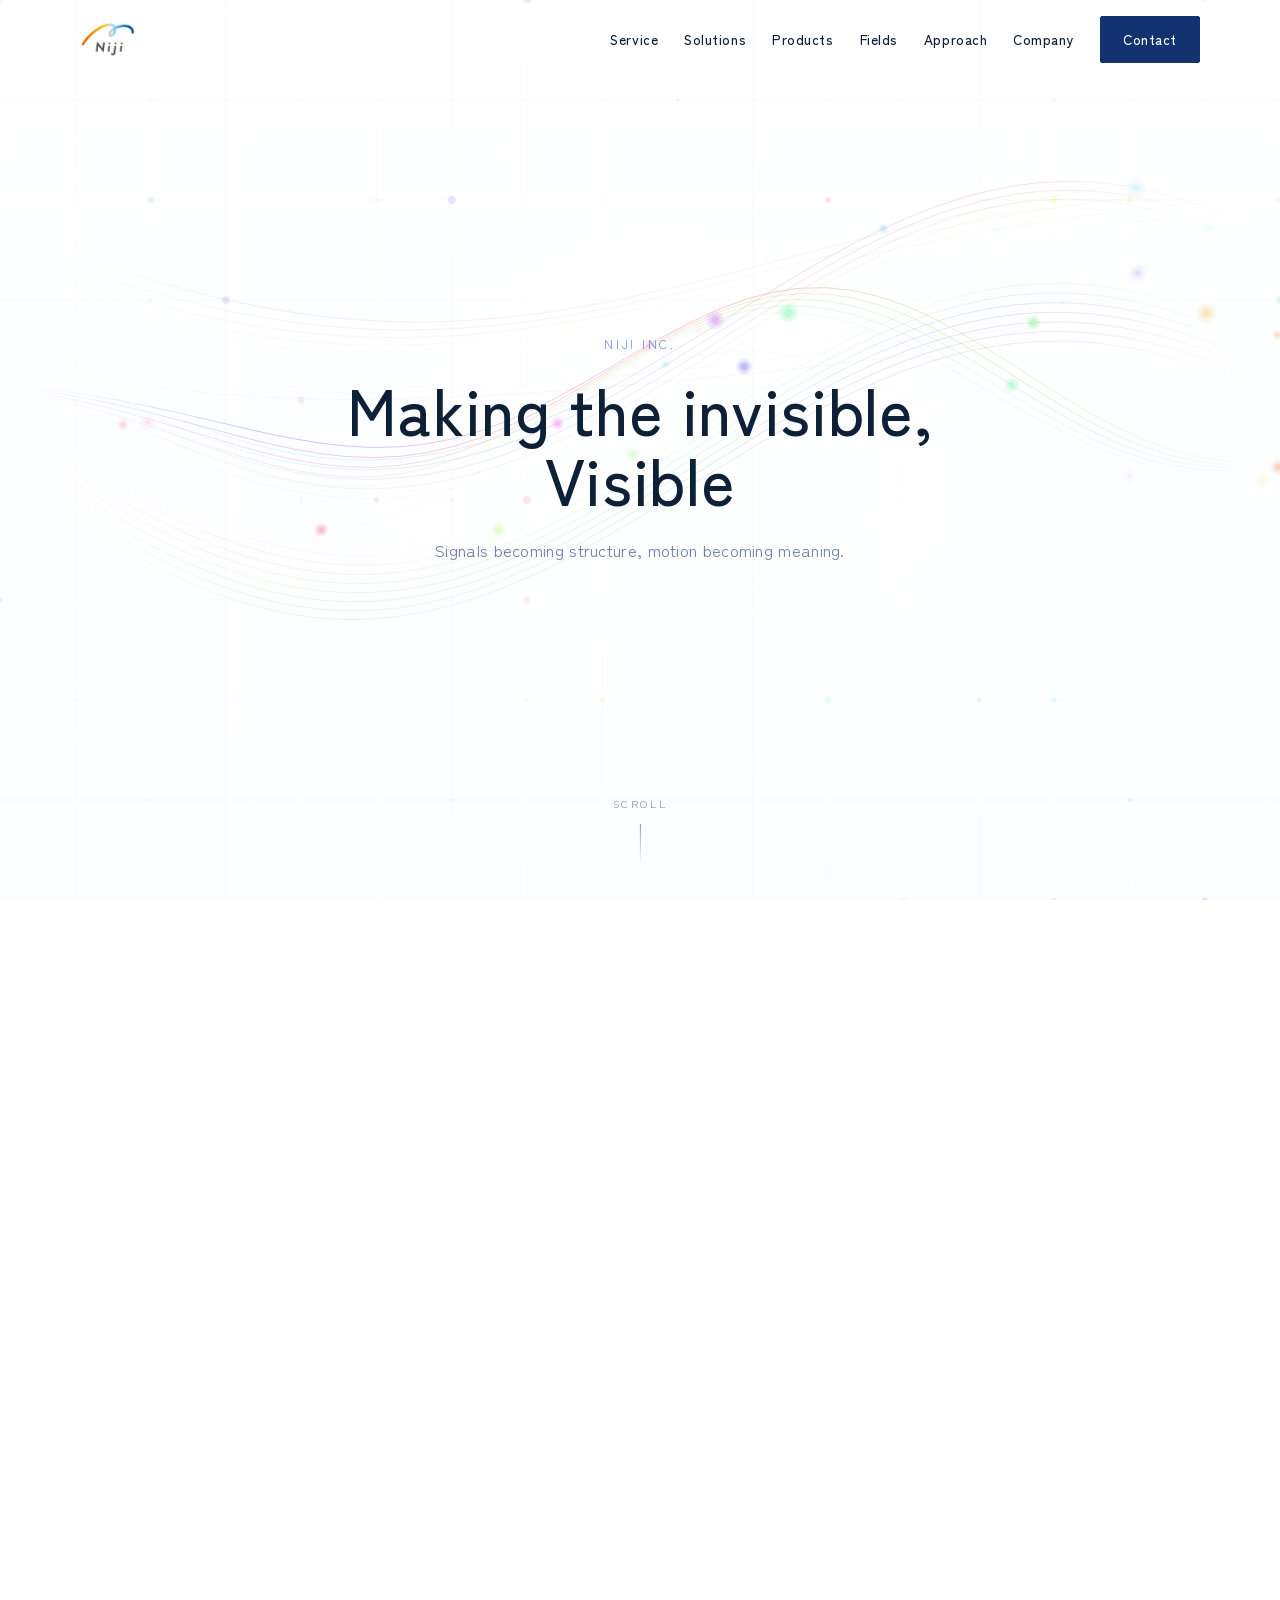
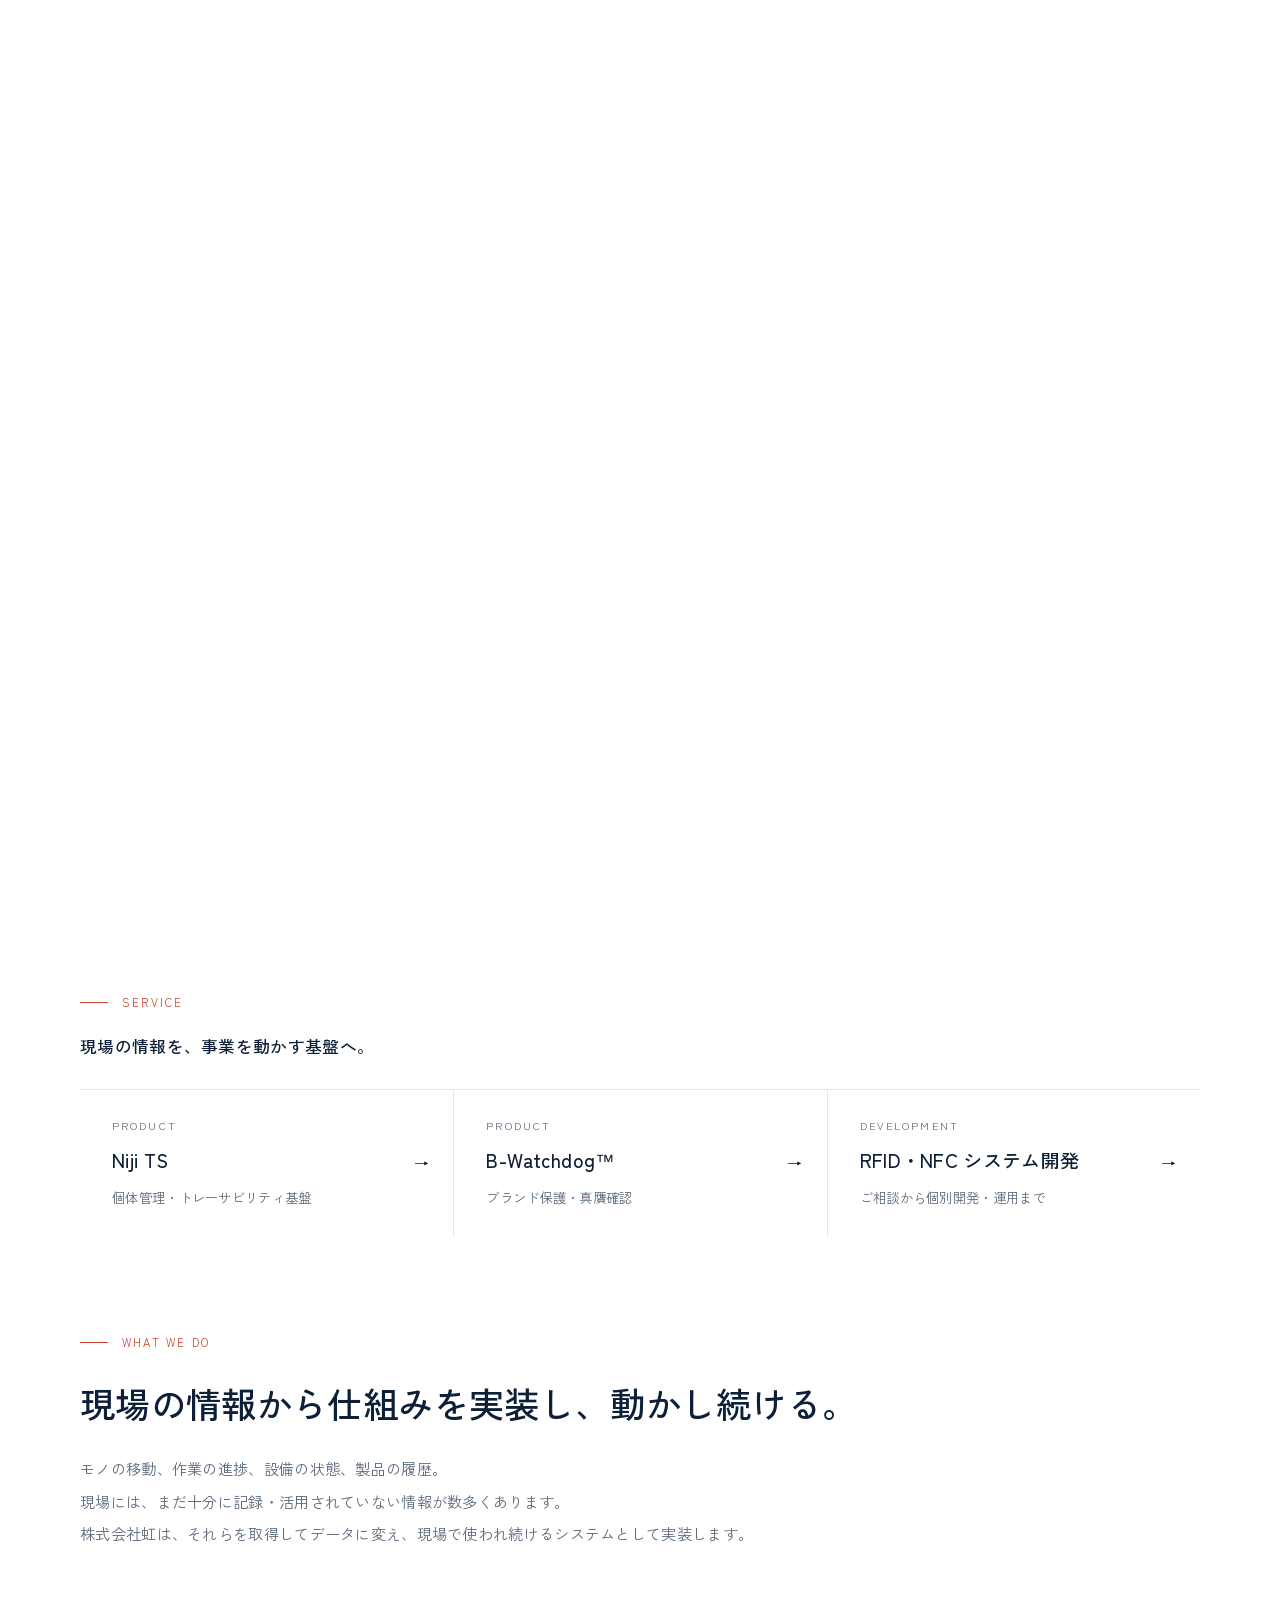
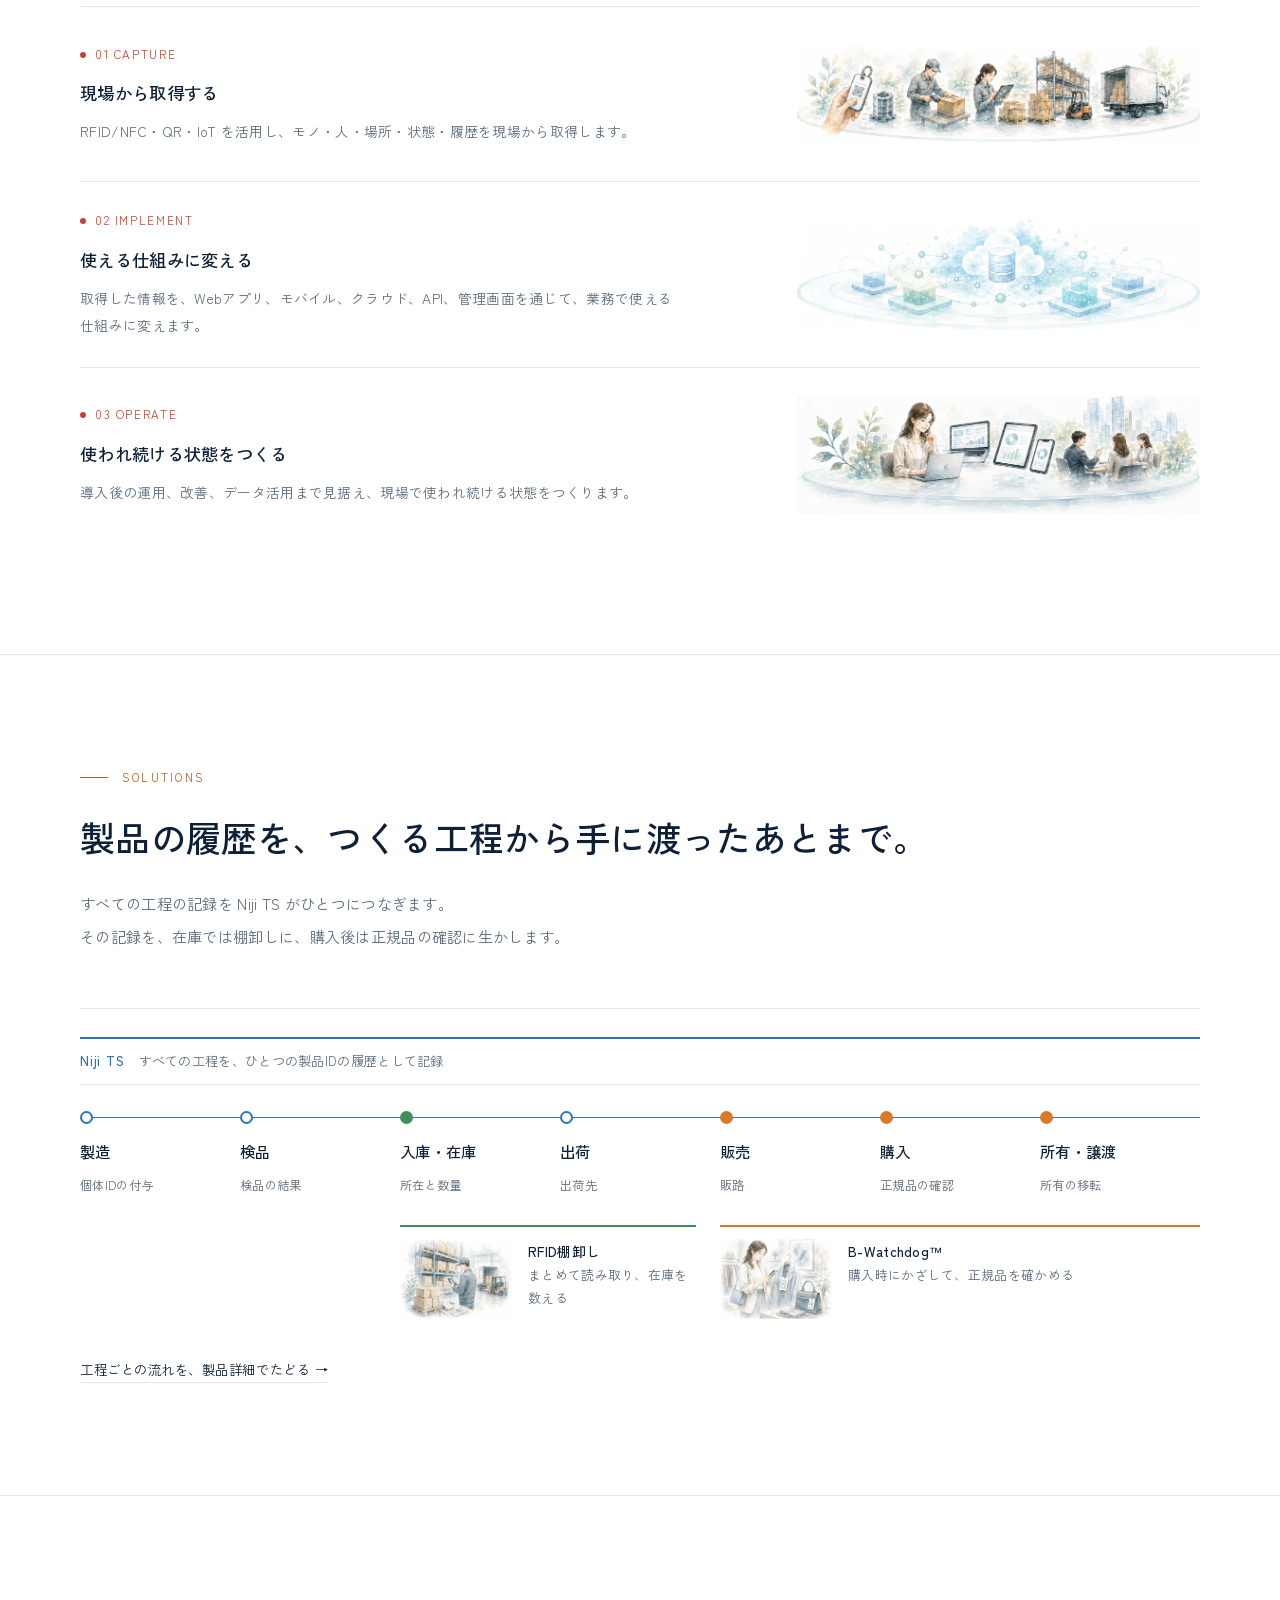
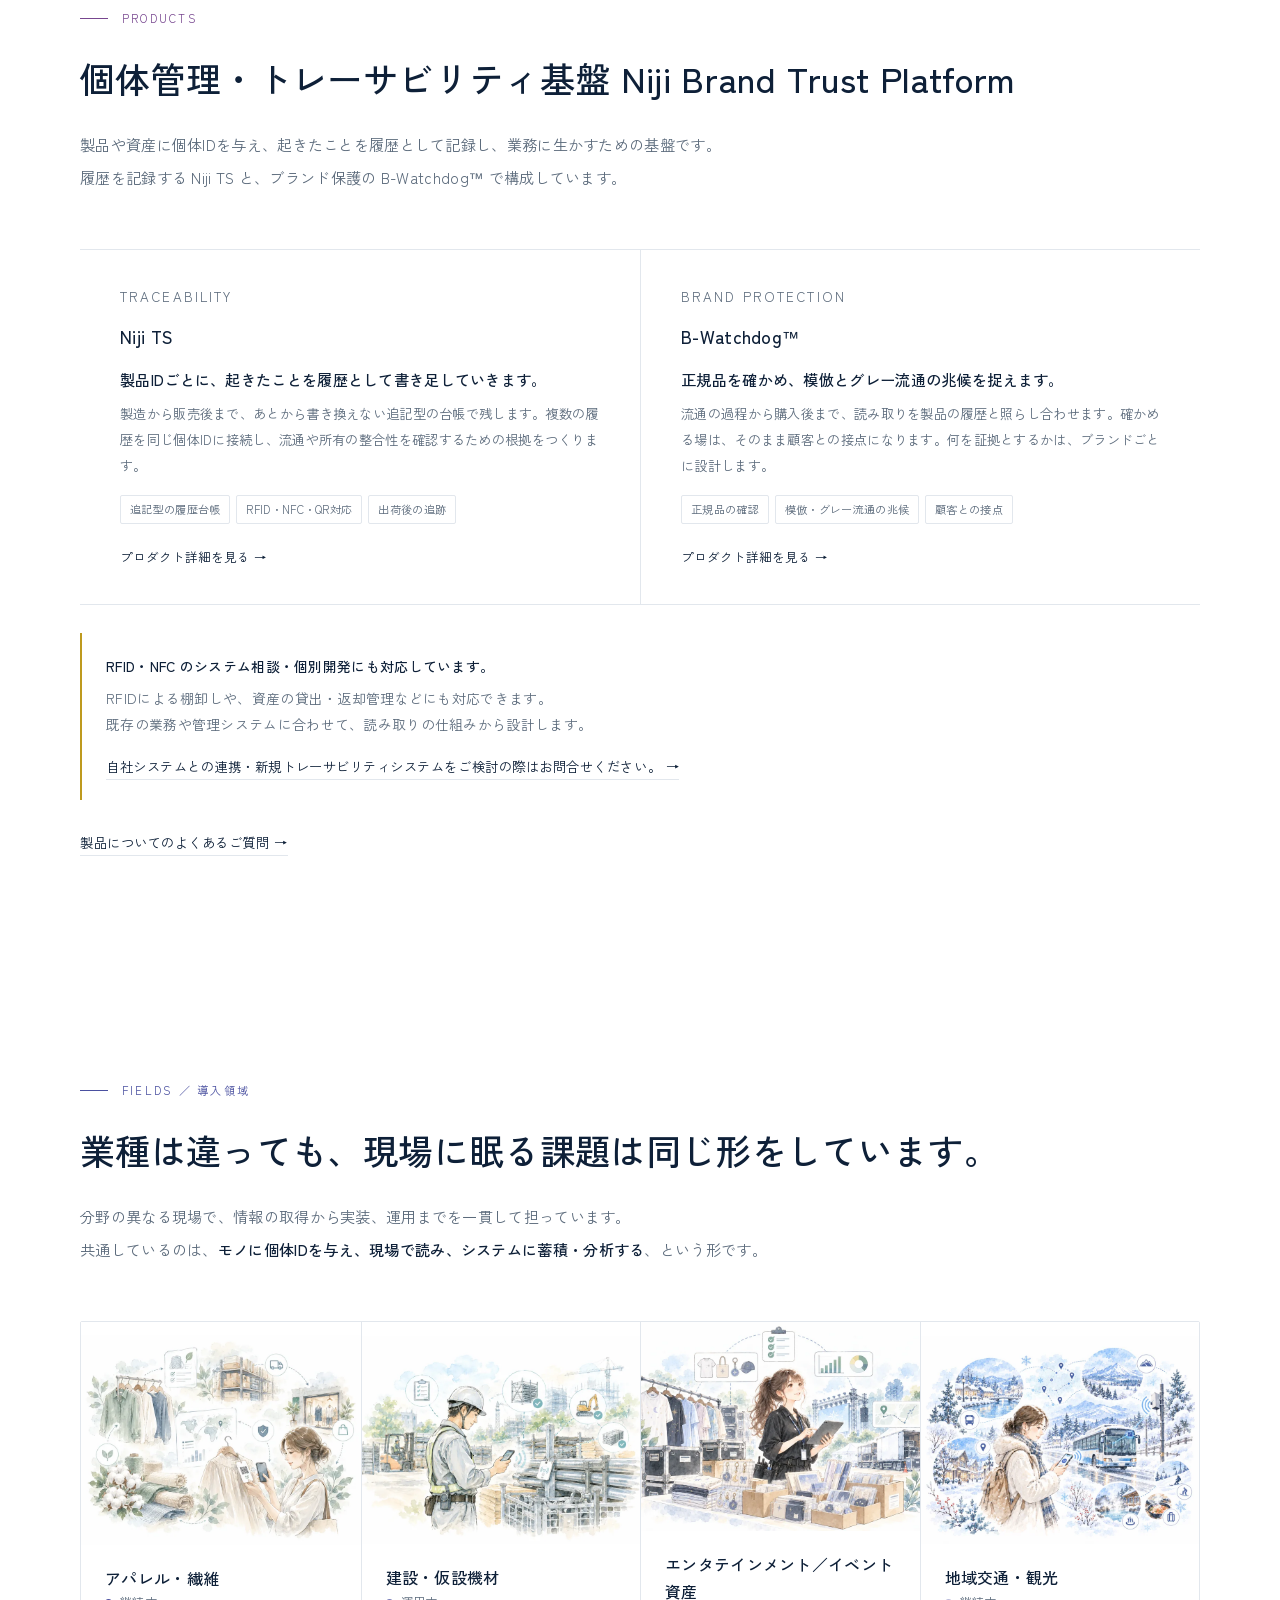
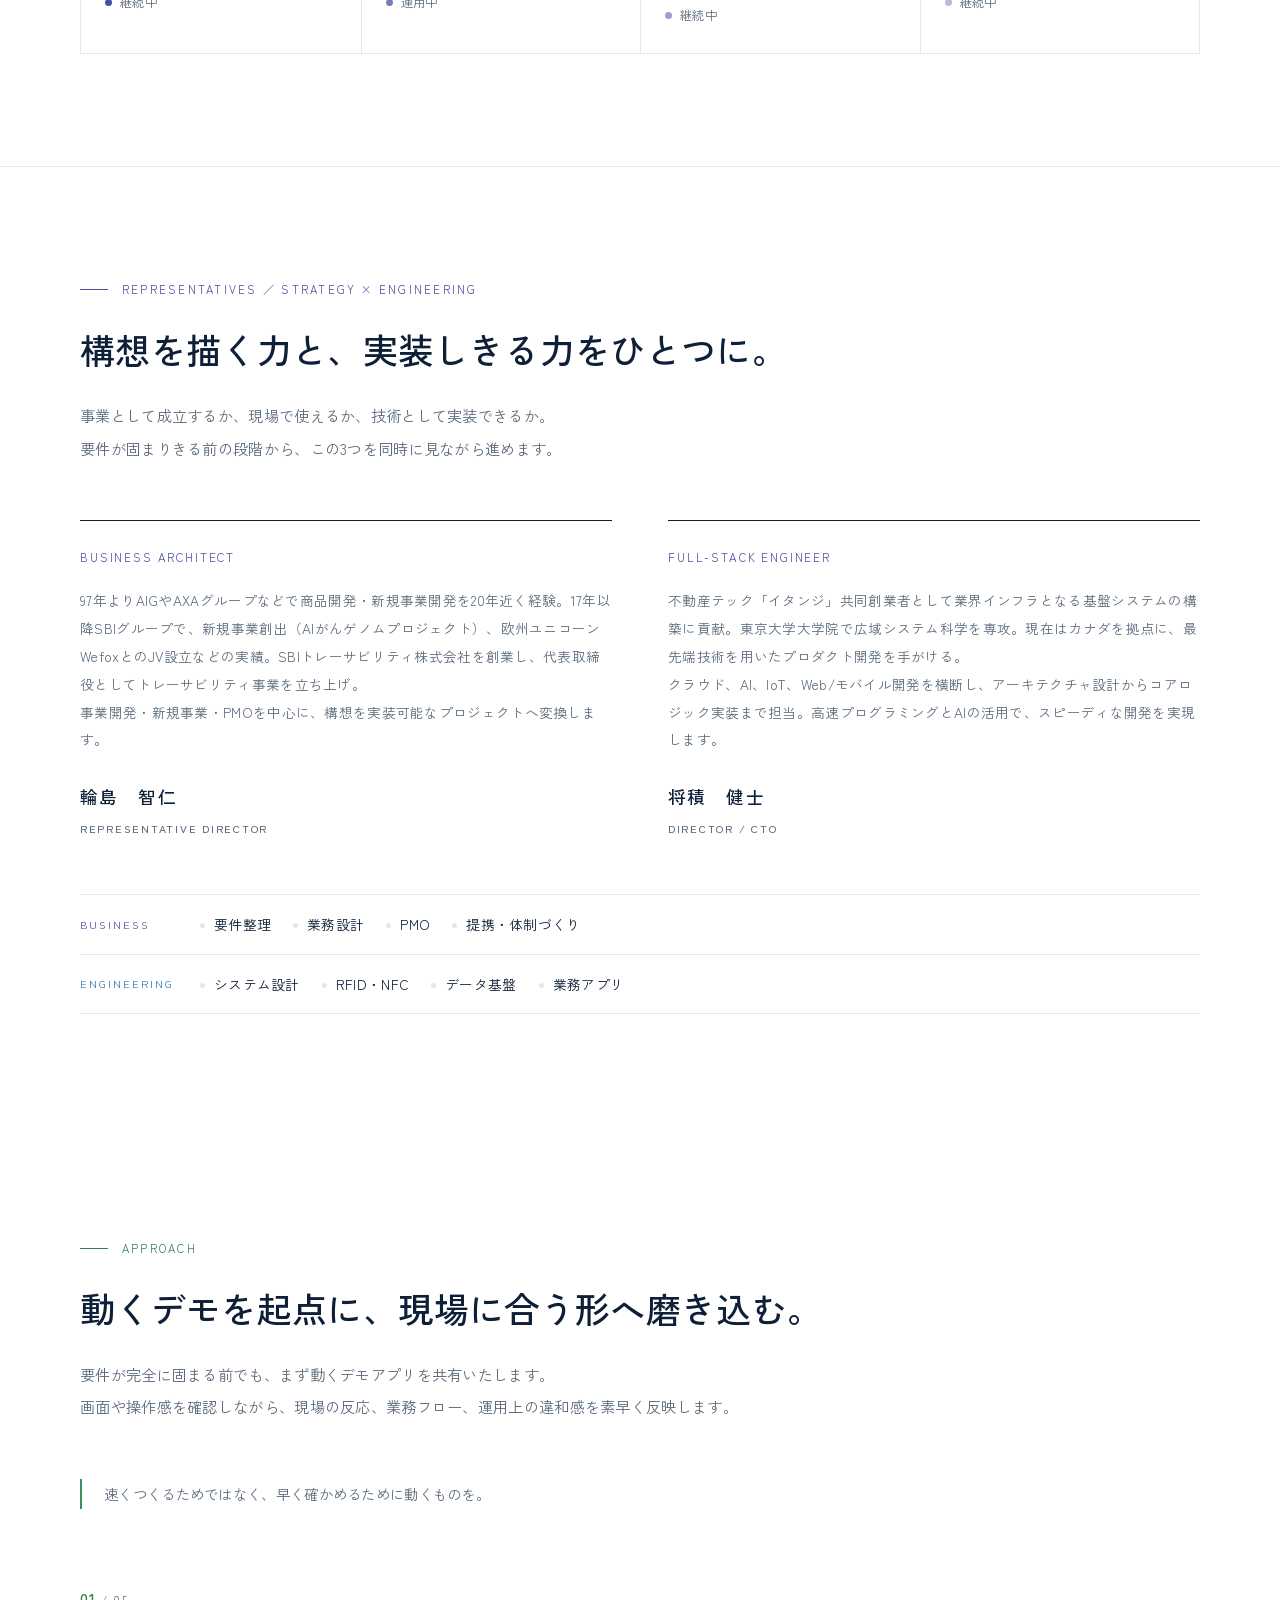
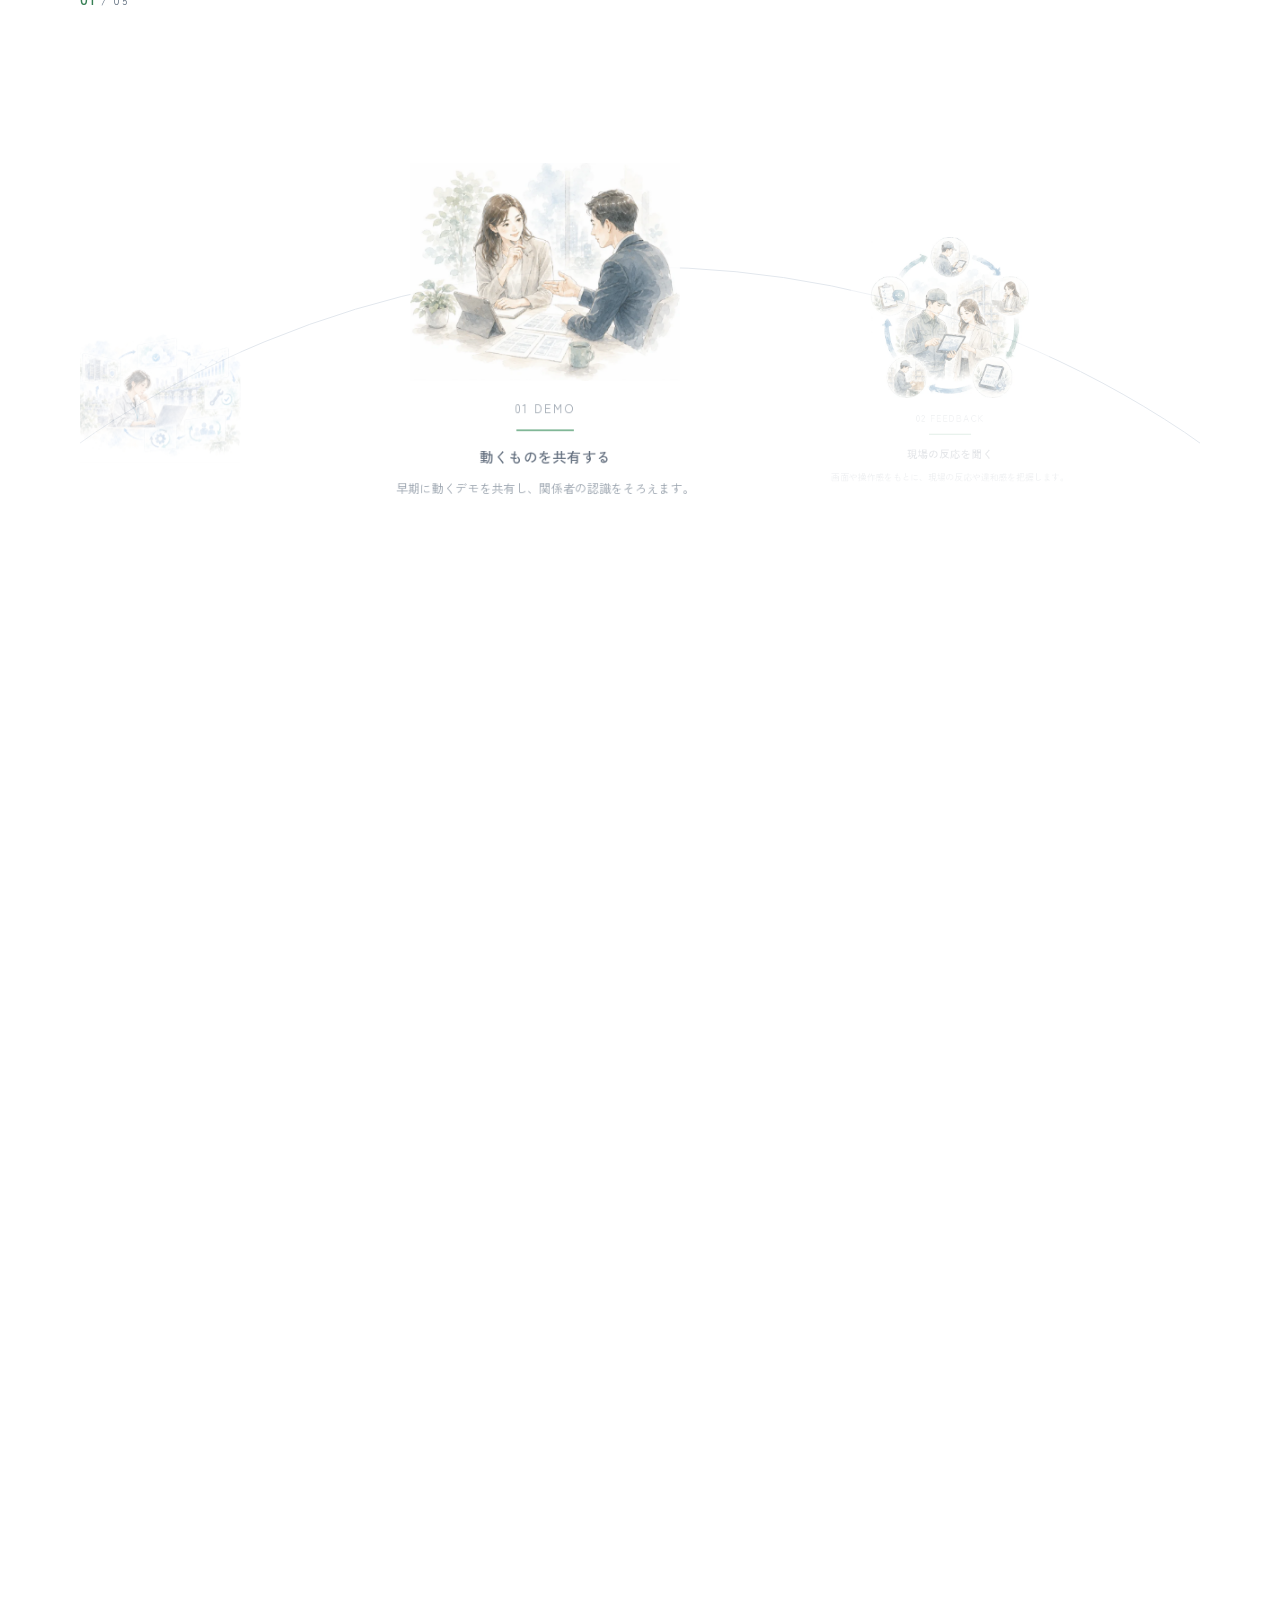
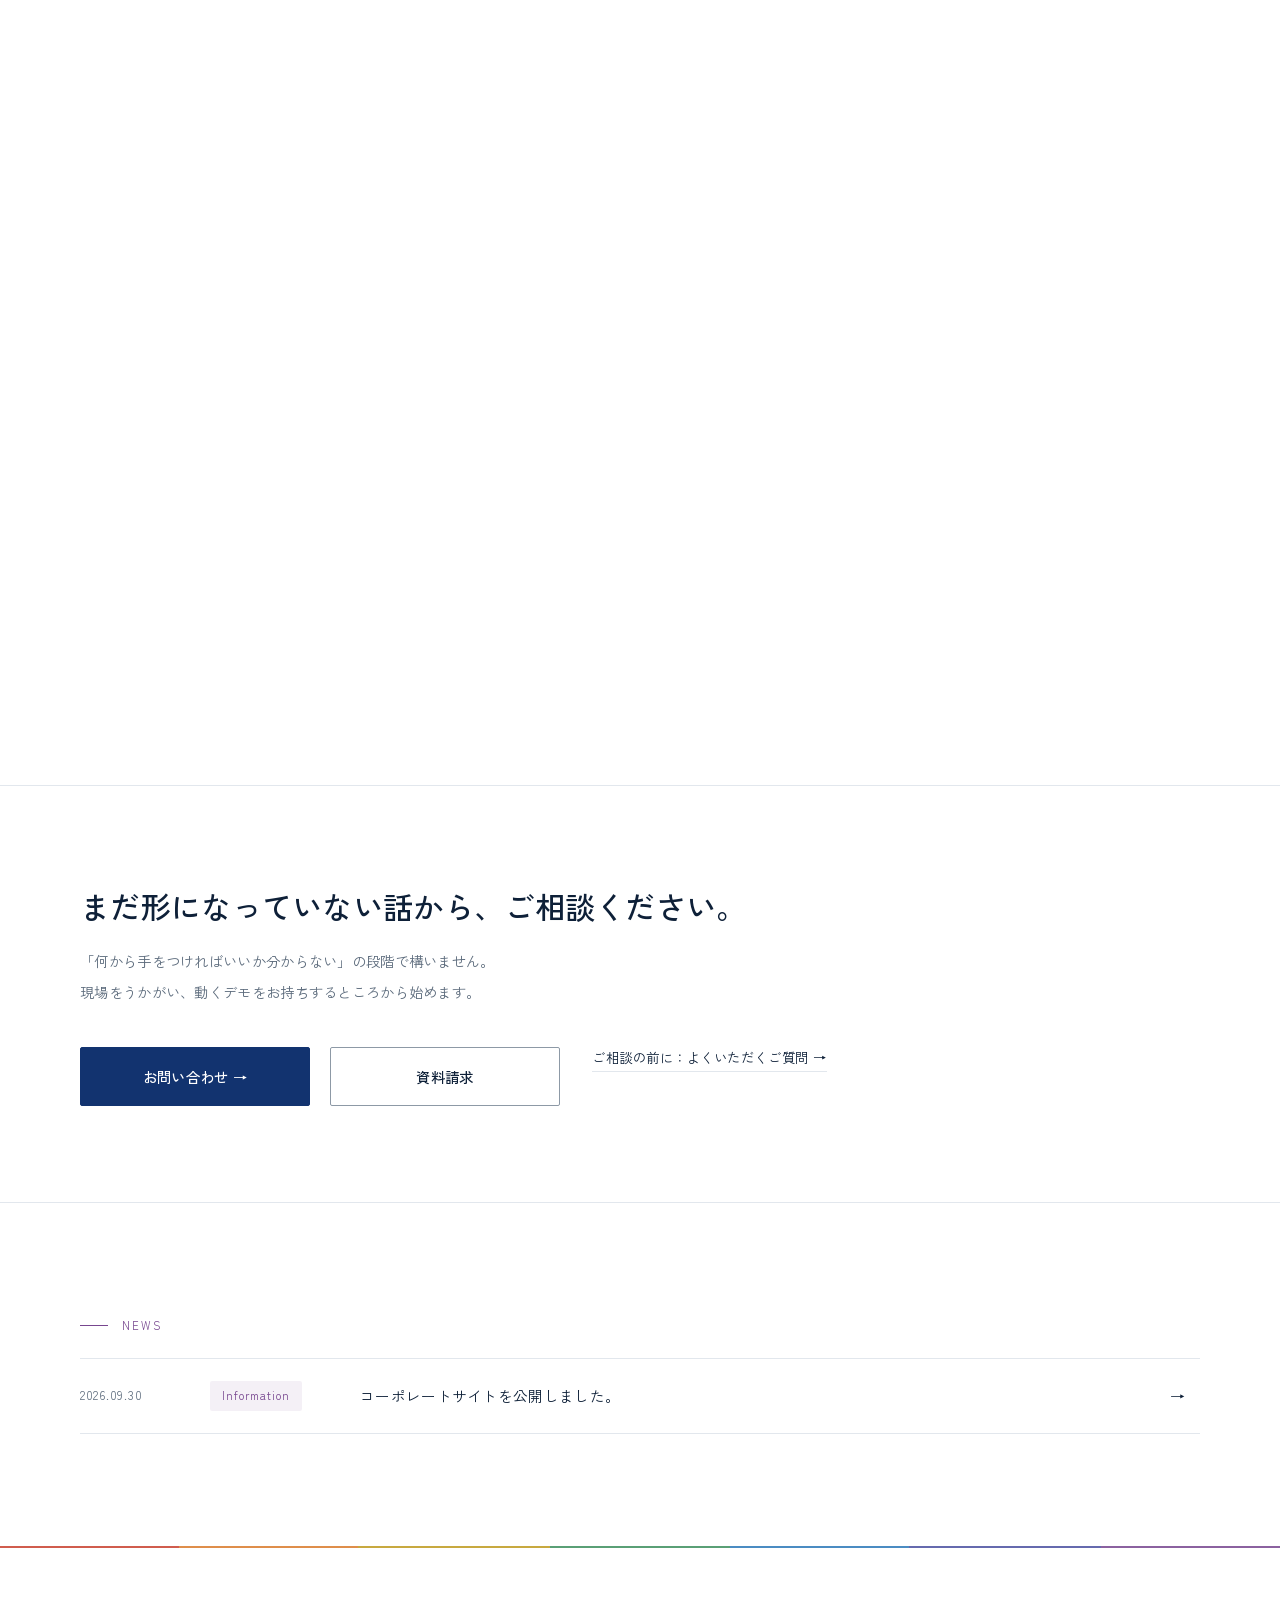
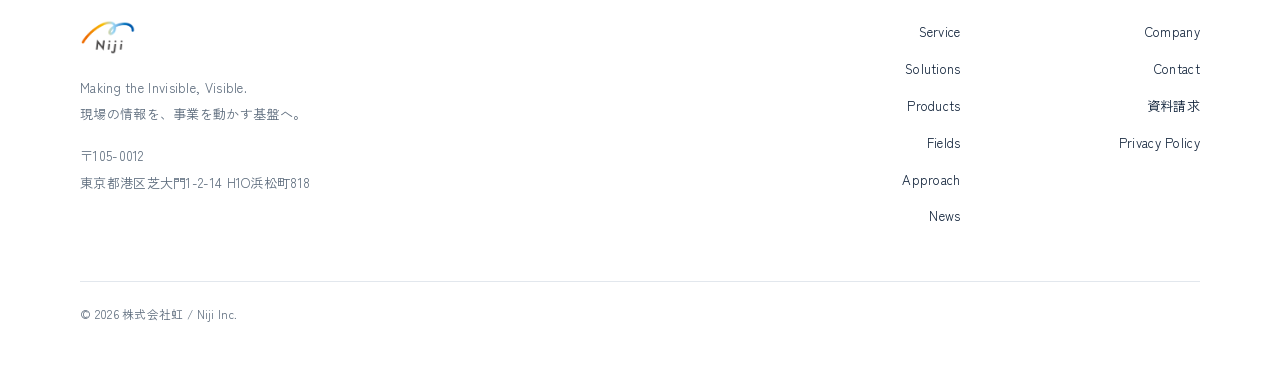
==== commit 3de9ad79: "Add JPEG fallbacks for Safari" ====
--- a/index.html
+++ b/index.html
@@ -116,7 +116,7 @@
           <div><h3>現場から取得する</h3><p>RFID/NFC・QR・IoT を活用し、モノ・人・場所・状態・履歴を現場から取得します。</p></div>
         </div>
         <figure class="step-fig reveal">
-          <img src="assets/img/what-01-capture.webp" alt="製品タグの読み取りから、製造、検品、保管、出荷まで、現場で情報を拾っていく流れ" width="1700" height="499" loading="lazy" decoding="async">
+          <picture><source srcset="assets/img/what-01-capture.webp" type="image/webp"><img src="assets/img/what-01-capture.jpg" alt="製品タグの読み取りから、製造、検品、保管、出荷まで、現場で情報を拾っていく流れ" width="1700" height="499" loading="lazy" decoding="async"></picture>
         </figure>
       </div>
       <div class="wstep">
@@ -125,7 +125,7 @@
           <div><h3>使える仕組みに変える</h3><p>取得した情報を、Webアプリ、モバイル、クラウド、API、管理画面を通じて、業務で使える仕組みに変えます。</p></div>
         </div>
         <figure class="step-fig reveal">
-          <img src="assets/img/what-02-implement.webp" alt="現場から集まった情報が、クラウドとデータベースを中心にした構造へまとまっていく様子" width="1700" height="499" loading="lazy" decoding="async">
+          <picture><source srcset="assets/img/what-02-implement.webp" type="image/webp"><img src="assets/img/what-02-implement.jpg" alt="現場から集まった情報が、クラウドとデータベースを中心にした構造へまとまっていく様子" width="1700" height="499" loading="lazy" decoding="async"></picture>
         </figure>
       </div>
       <div class="wstep">
@@ -134,7 +134,7 @@
           <div><h3>使われ続ける状態をつくる</h3><p>導入後の運用、改善、データ活用まで見据え、現場で使われ続ける状態をつくります。</p></div>
         </div>
         <figure class="step-fig reveal">
-          <img src="assets/img/what-03-operate.webp" alt="PC・タブレット・スマートフォンのダッシュボードを日常の業務で使い、その結果を囲んで話し合っている様子" width="1700" height="499" loading="lazy" decoding="async">
+          <picture><source srcset="assets/img/what-03-operate.webp" type="image/webp"><img src="assets/img/what-03-operate.jpg" alt="PC・タブレット・スマートフォンのダッシュボードを日常の業務で使い、その結果を囲んで話し合っている様子" width="1700" height="499" loading="lazy" decoding="async"></picture>
         </figure>
       </div>
     </div>
@@ -163,8 +163,8 @@
         <li class="is-bw"><b>所有・譲渡</b><span>所有の移転</span></li>
       </ol>
       <div class="pline__use">
-        <div class="pline__u pline__u--stock"><img src="assets/img/scene-warehouse-inventory.webp" alt="" width="1200" height="850" loading="lazy" decoding="async"><p><span>RFID棚卸し</span>まとめて読み取り、在庫を数える</p></div>
-        <div class="pline__u pline__u--bw"><img src="assets/img/scene-retail-scan.webp" alt="" width="1200" height="914" loading="lazy" decoding="async"><p><span><span class="nb">B-Watchdog&trade;</span></span>購入時にかざして、正規品を確かめる</p></div>
+        <div class="pline__u pline__u--stock"><picture><source srcset="assets/img/scene-warehouse-inventory.webp" type="image/webp"><img src="assets/img/scene-warehouse-inventory.jpg" alt="" width="1200" height="850" loading="lazy" decoding="async"></picture><p><span>RFID棚卸し</span>まとめて読み取り、在庫を数える</p></div>
+        <div class="pline__u pline__u--bw"><picture><source srcset="assets/img/scene-retail-scan.webp" type="image/webp"><img src="assets/img/scene-retail-scan.jpg" alt="" width="1200" height="914" loading="lazy" decoding="async"></picture><p><span><span class="nb">B-Watchdog&trade;</span></span>購入時にかざして、正規品を確かめる</p></div>
       </div>
     </div>
     <p class="txtlink-row"><a class="txtlink" href="products/brand-trust-platform/index.html#scenes">工程ごとの流れを、製品詳細でたどる →</a></p>
@@ -219,7 +219,7 @@
         <div class="fields fields--tiles">
       <div class="field" style="--fc:#4A50A0" tabindex="0">
         <div class="field__face">
-          <img class="field__ill" src="assets/img/field-apparel.webp" alt="ハンガーの服、布地、倉庫、店舗、スマートフォンでタグを読み取る人が描かれたアパレルの流通の様子" width="800" height="600" loading="lazy" decoding="async">
+          <picture><source srcset="assets/img/field-apparel.webp" type="image/webp"><img class="field__ill" src="assets/img/field-apparel.jpg" alt="ハンガーの服、布地、倉庫、店舗、スマートフォンでタグを読み取る人が描かれたアパレルの流通の様子" width="800" height="600" loading="lazy" decoding="async"></picture>
           <h3>アパレル・繊維</h3>
           <div class="field__status"><i></i>継続中</div>
         </div>
@@ -230,7 +230,7 @@
       </div>
       <div class="field" style="--fc:rgba(74,80,160,.75)" tabindex="0">
         <div class="field__face">
-          <img class="field__ill" src="assets/img/field-construction.webp" alt="建設現場で、作業員がスマートフォンで仮設機材のタグを読み取っている様子" width="800" height="600" loading="lazy" decoding="async">
+          <picture><source srcset="assets/img/field-construction.webp" type="image/webp"><img class="field__ill" src="assets/img/field-construction.jpg" alt="建設現場で、作業員がスマートフォンで仮設機材のタグを読み取っている様子" width="800" height="600" loading="lazy" decoding="async"></picture>
           <h3>建設・仮設機材</h3>
           <div class="field__status"><i></i>運用中</div>
         </div>
@@ -241,7 +241,7 @@
       </div>
       <div class="field" style="--fc:rgba(74,80,160,.55)" tabindex="0">
         <div class="field__face">
-          <img class="field__ill" src="assets/img/field-entertainment.webp" alt="イベントの物販会場で、スタッフがタブレットでグッズや機材を管理している様子" width="800" height="600" loading="lazy" decoding="async">
+          <picture><source srcset="assets/img/field-entertainment.webp" type="image/webp"><img class="field__ill" src="assets/img/field-entertainment.jpg" alt="イベントの物販会場で、スタッフがタブレットでグッズや機材を管理している様子" width="800" height="600" loading="lazy" decoding="async"></picture>
           <h3>エンタテインメント／イベント資産</h3>
           <div class="field__status"><i></i>継続中</div>
         </div>
@@ -252,7 +252,7 @@
       </div>
       <div class="field" style="--fc:rgba(74,80,160,.38)" tabindex="0">
         <div class="field__face">
-          <img class="field__ill" src="assets/img/field-transit.webp" alt="雪の街で、バスや観光地の情報をスマートフォンで確かめている旅行者の様子" width="800" height="600" loading="lazy" decoding="async">
+          <picture><source srcset="assets/img/field-transit.webp" type="image/webp"><img class="field__ill" src="assets/img/field-transit.jpg" alt="雪の街で、バスや観光地の情報をスマートフォンで確かめている旅行者の様子" width="800" height="600" loading="lazy" decoding="async"></picture>
           <h3>地域交通・観光</h3>
           <div class="field__status"><i></i>継続中</div>
         </div>
@@ -309,11 +309,11 @@
     <svg class="orbit__ring" aria-hidden="true"><circle/></svg>
     <p class="orbit__count" aria-hidden="true"><b>01</b> / 05</p>
     <div class="steps">
-      <div class="step"><p class="step__sn">01 DEMO</p><figure class="step__fig"><img src="assets/img/approach-01-demo.webp" alt="資料とタブレットを挟んで、担当者と課題を整理している打ち合わせの様子" width="816" height="660" loading="lazy" decoding="async"></figure><div class="step__bar"></div><h3>動くものを共有する</h3><p>早期に動くデモを共有し、関係者の認識をそろえます。</p></div>
-      <div class="step"><p class="step__sn">02 FEEDBACK</p><figure class="step__fig"><img src="assets/img/approach-03-revision.webp" alt="倉庫の現場で担当者にタブレットを見せ、使い勝手を確かめている様子" width="816" height="660" loading="lazy" decoding="async"></figure><div class="step__bar"></div><h3>現場の反応を聞く</h3><p>画面や操作感をもとに、現場の反応や違和感を把握します。</p></div>
-      <div class="step"><p class="step__sn">03 REVISION</p><figure class="step__fig"><img src="assets/img/approach-02-feedback.webp" alt="画面がつながっていく様子を確かめながら、動くデモをつくっている様子" width="816" height="660" loading="lazy" decoding="async"></figure><div class="step__bar"></div><h3>柔軟に見直す</h3><p>UI、業務フロー、データ項目、運用設計を柔軟に見直します。</p></div>
-      <div class="step"><p class="step__sn">04 RELEASE</p><figure class="step__fig"><img src="assets/img/approach-04-release.webp" alt="ダッシュボードを中心に、倉庫・配送・問い合わせ・利用者がつながって運用が回っている様子" width="816" height="660" loading="lazy" decoding="async"></figure><div class="step__bar"></div><h3>使える状態に整える</h3><p>現場で使える状態へ整え、導入後の改善まで見据えて進めます。</p></div>
-            <div class="step"><p class="step__sn">05 PARTNERSHIP</p><figure class="step__fig"><img src="assets/img/approach-05-partnership.webp" alt="導入後も現場の担当者と打ち合わせを重ね、運用と改善を一緒に進めている様子" width="816" height="660" loading="lazy" decoding="async"></figure><div class="step__bar"></div><h3>ともに育て続ける</h3><p>導入後も保守運用と改善を続け、次の打ち手を現場とともにつくります。</p></div>
+      <div class="step"><p class="step__sn">01 DEMO</p><figure class="step__fig"><picture><source srcset="assets/img/approach-01-demo.webp" type="image/webp"><img src="assets/img/approach-01-demo.jpg" alt="資料とタブレットを挟んで、担当者と課題を整理している打ち合わせの様子" width="816" height="660" loading="lazy" decoding="async"></picture></figure><div class="step__bar"></div><h3>動くものを共有する</h3><p>早期に動くデモを共有し、関係者の認識をそろえます。</p></div>
+      <div class="step"><p class="step__sn">02 FEEDBACK</p><figure class="step__fig"><picture><source srcset="assets/img/approach-03-revision.webp" type="image/webp"><img src="assets/img/approach-03-revision.jpg" alt="倉庫の現場で担当者にタブレットを見せ、使い勝手を確かめている様子" width="816" height="660" loading="lazy" decoding="async"></picture></figure><div class="step__bar"></div><h3>現場の反応を聞く</h3><p>画面や操作感をもとに、現場の反応や違和感を把握します。</p></div>
+      <div class="step"><p class="step__sn">03 REVISION</p><figure class="step__fig"><picture><source srcset="assets/img/approach-02-feedback.webp" type="image/webp"><img src="assets/img/approach-02-feedback.jpg" alt="画面がつながっていく様子を確かめながら、動くデモをつくっている様子" width="816" height="660" loading="lazy" decoding="async"></picture></figure><div class="step__bar"></div><h3>柔軟に見直す</h3><p>UI、業務フロー、データ項目、運用設計を柔軟に見直します。</p></div>
+      <div class="step"><p class="step__sn">04 RELEASE</p><figure class="step__fig"><picture><source srcset="assets/img/approach-04-release.webp" type="image/webp"><img src="assets/img/approach-04-release.jpg" alt="ダッシュボードを中心に、倉庫・配送・問い合わせ・利用者がつながって運用が回っている様子" width="816" height="660" loading="lazy" decoding="async"></picture></figure><div class="step__bar"></div><h3>使える状態に整える</h3><p>現場で使える状態へ整え、導入後の改善まで見据えて進めます。</p></div>
+            <div class="step"><p class="step__sn">05 PARTNERSHIP</p><figure class="step__fig"><picture><source srcset="assets/img/approach-05-partnership.webp" type="image/webp"><img src="assets/img/approach-05-partnership.jpg" alt="導入後も現場の担当者と打ち合わせを重ね、運用と改善を一緒に進めている様子" width="816" height="660" loading="lazy" decoding="async"></picture></figure><div class="step__bar"></div><h3>ともに育て続ける</h3><p>導入後も保守運用と改善を続け、次の打ち手を現場とともにつくります。</p></div>
     </div>
     </div>
   </div>
--- a/assets/css/site.css
+++ b/assets/css/site.css
@@ -31,6 +31,7 @@
   font-size:15px; overflow-x:hidden;
 }
 img{max-width:100%;height:auto;display:block}
+picture{display:block;max-width:100%}
 a{color:inherit;text-decoration:none}
 ul{list-style:none}
 button{font:inherit;color:inherit;background:none;border:none;cursor:pointer}
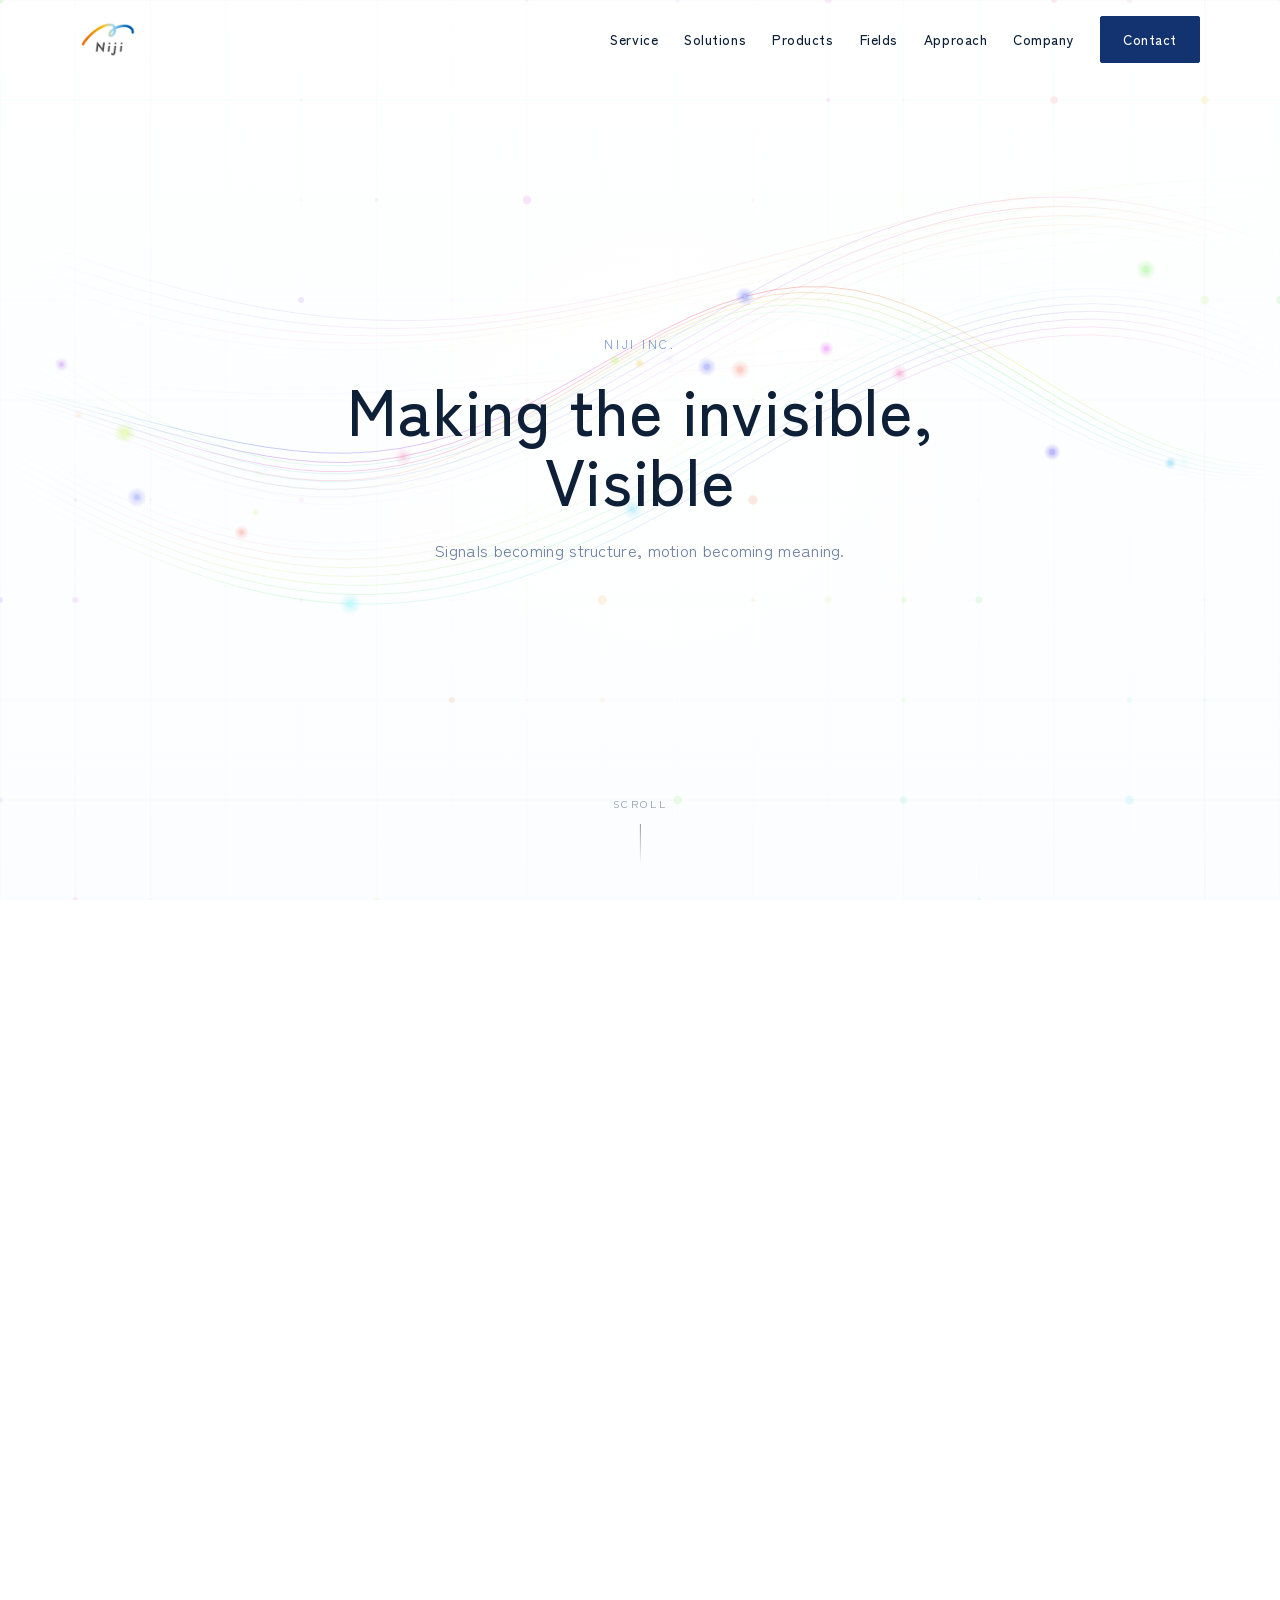
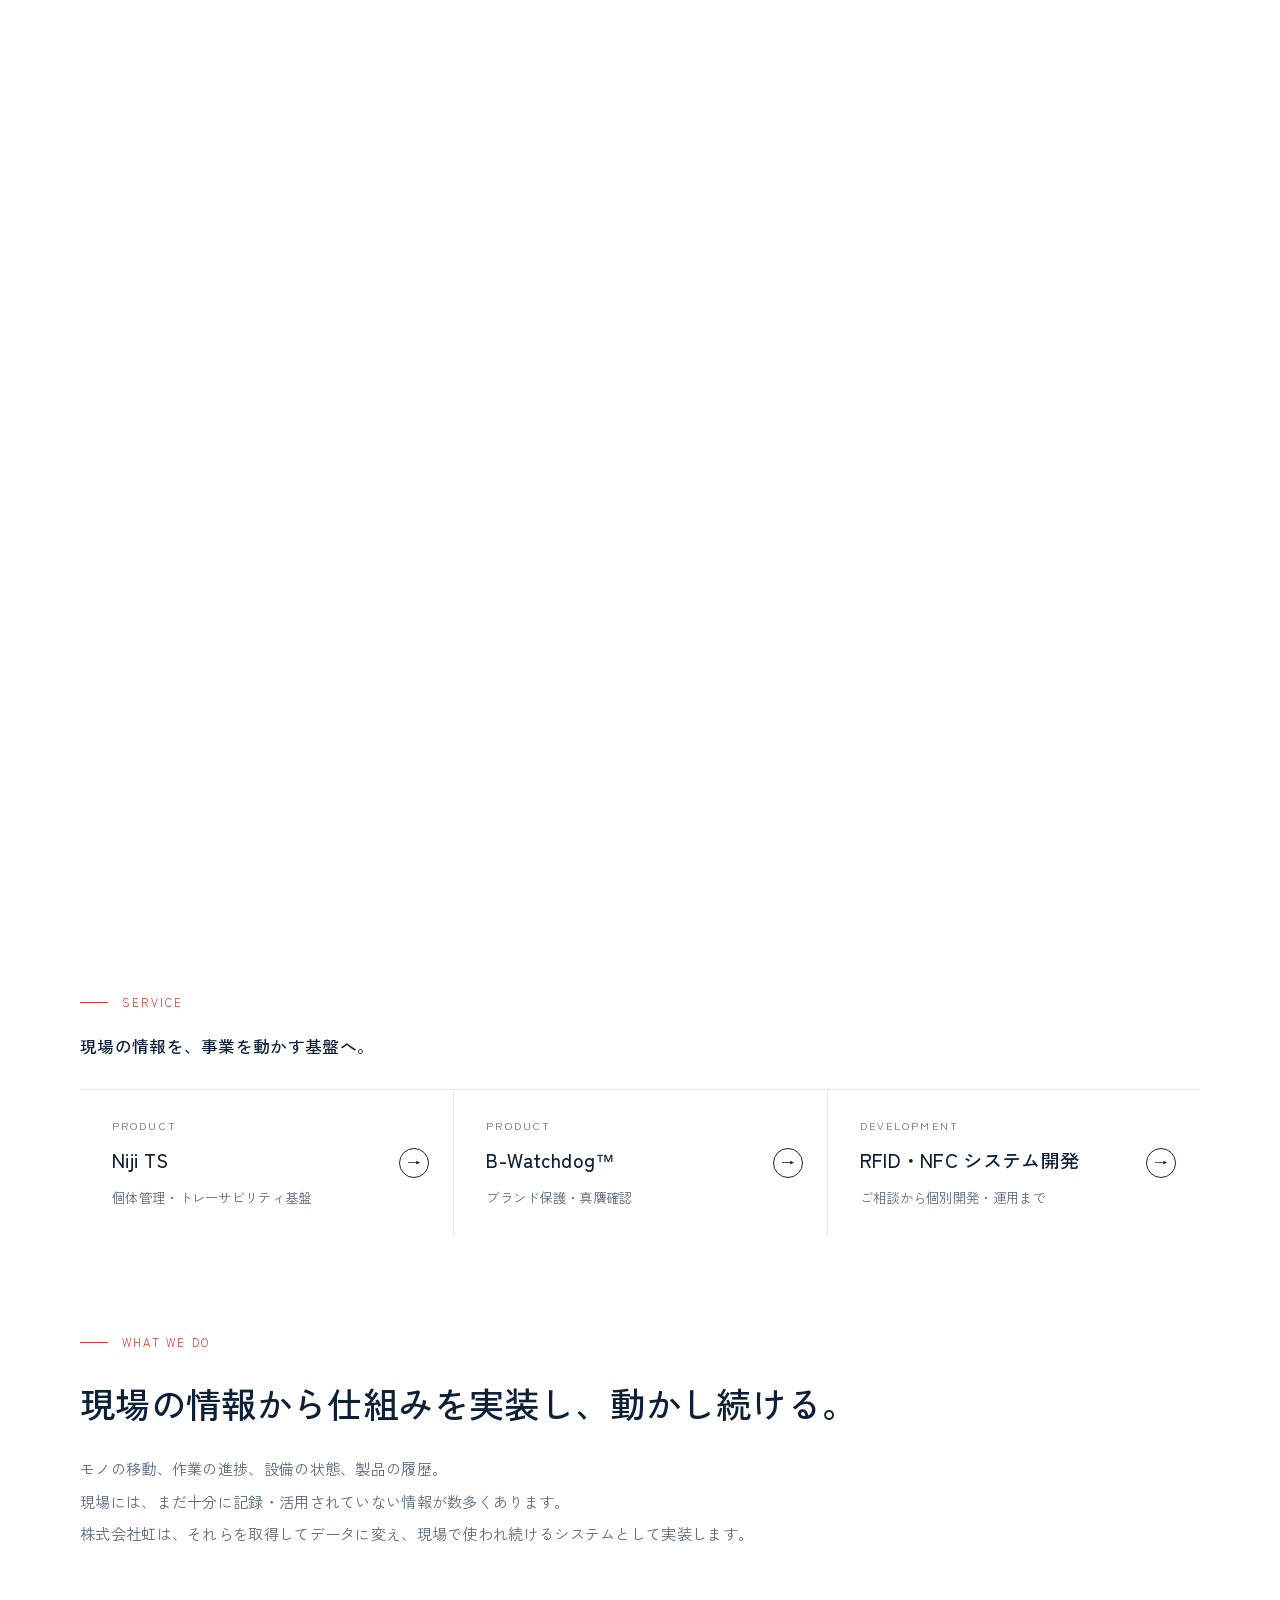
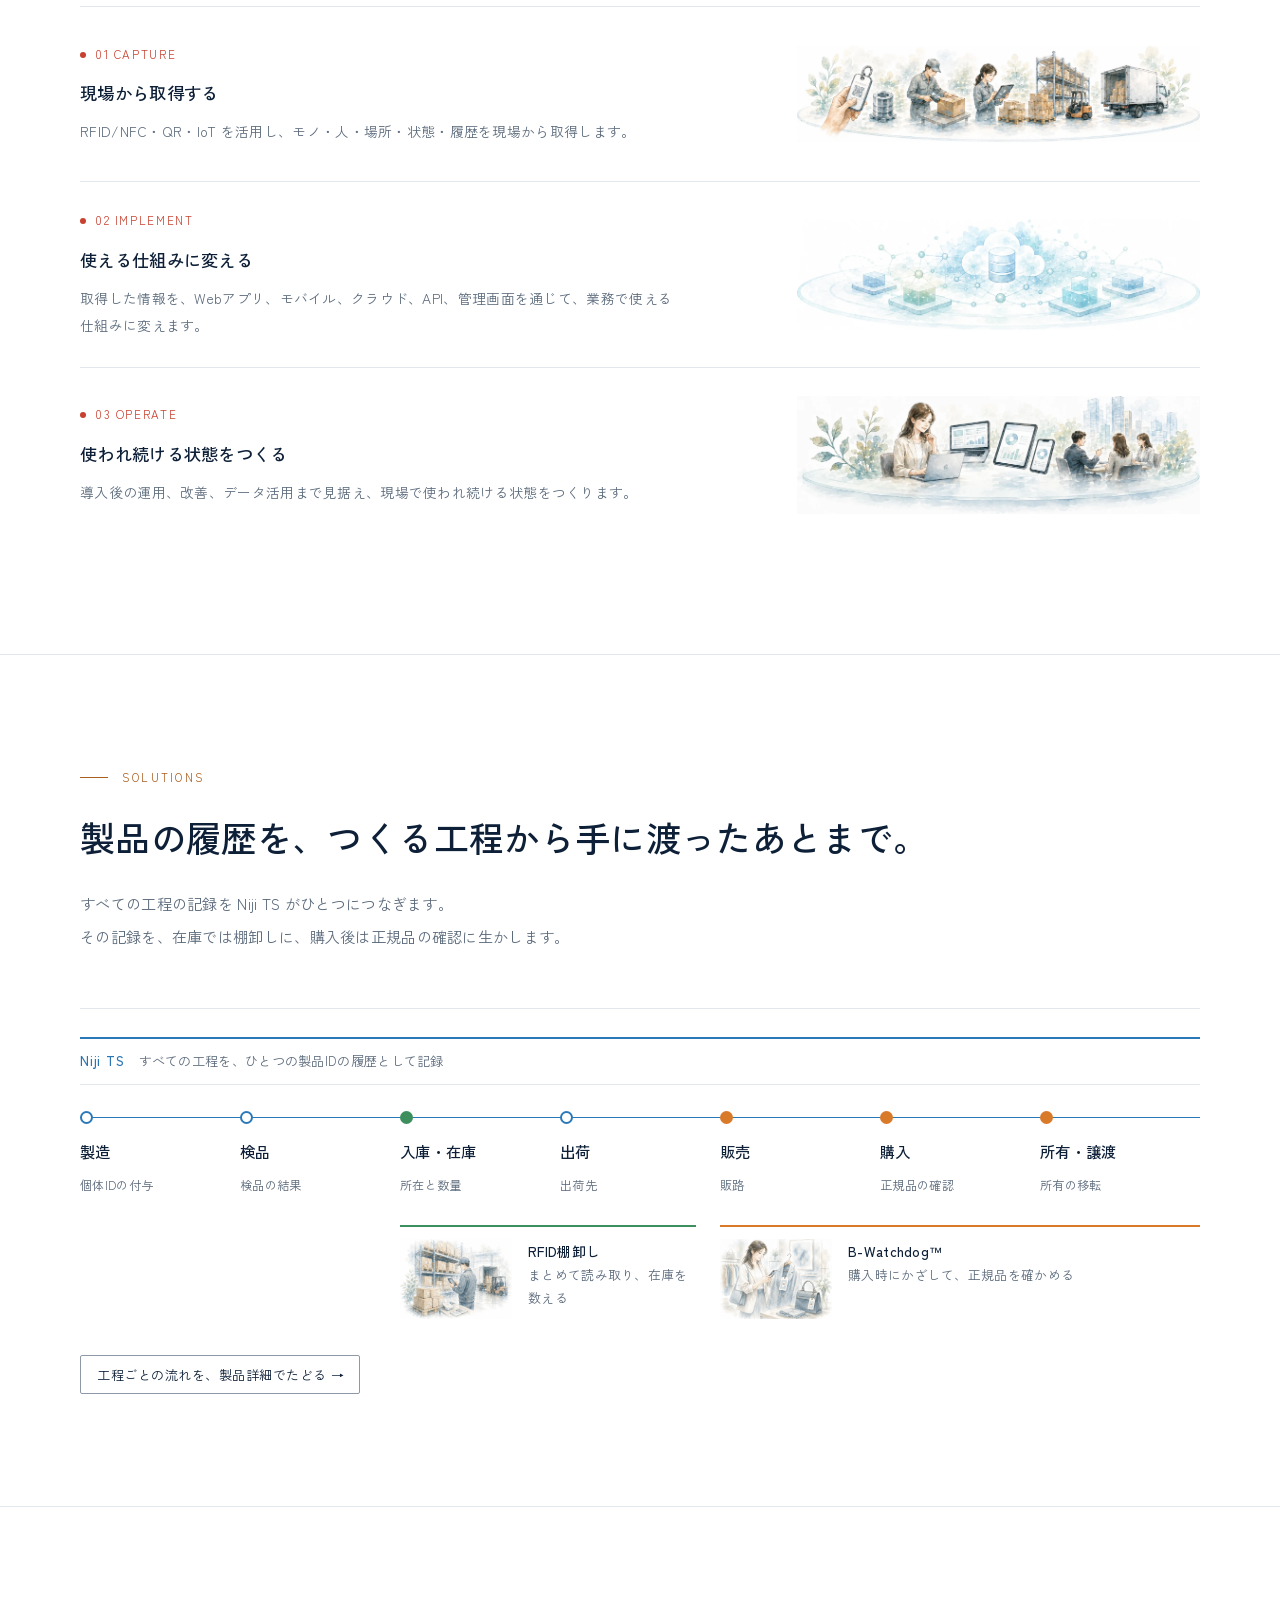
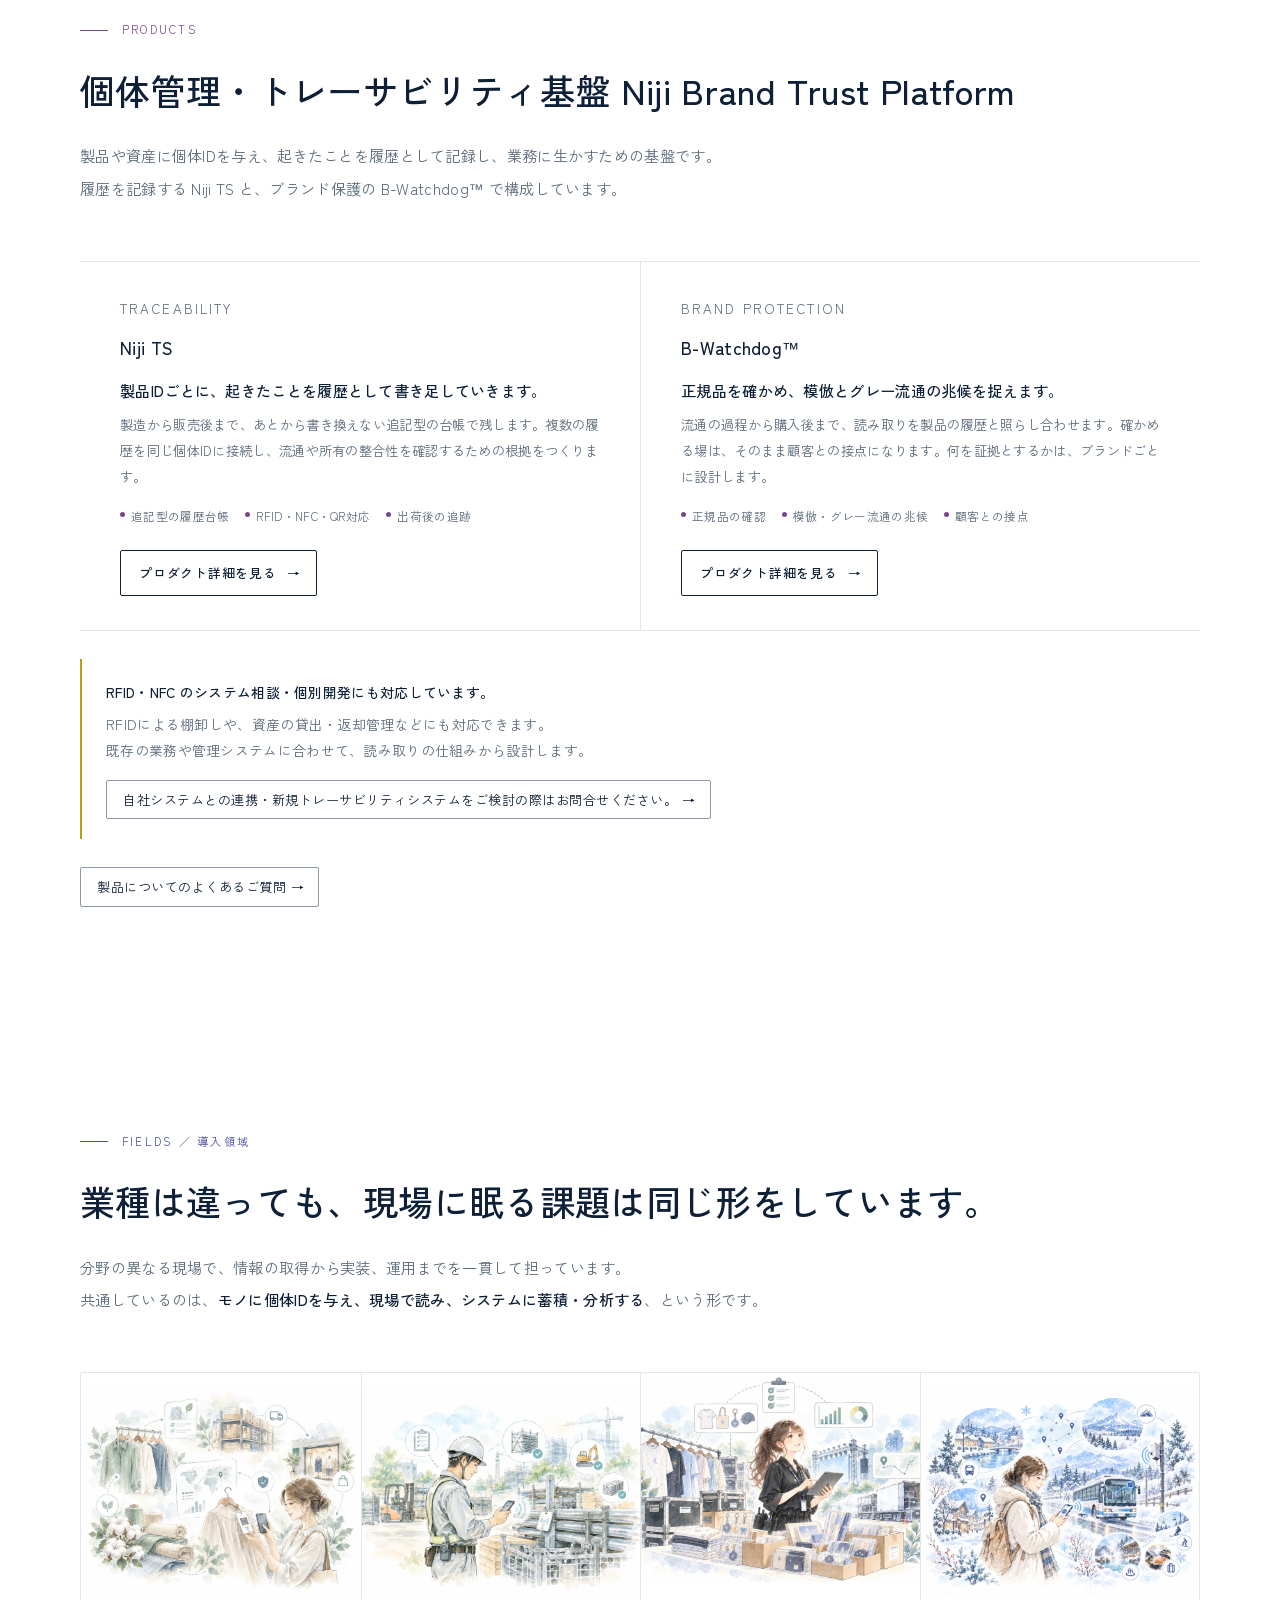
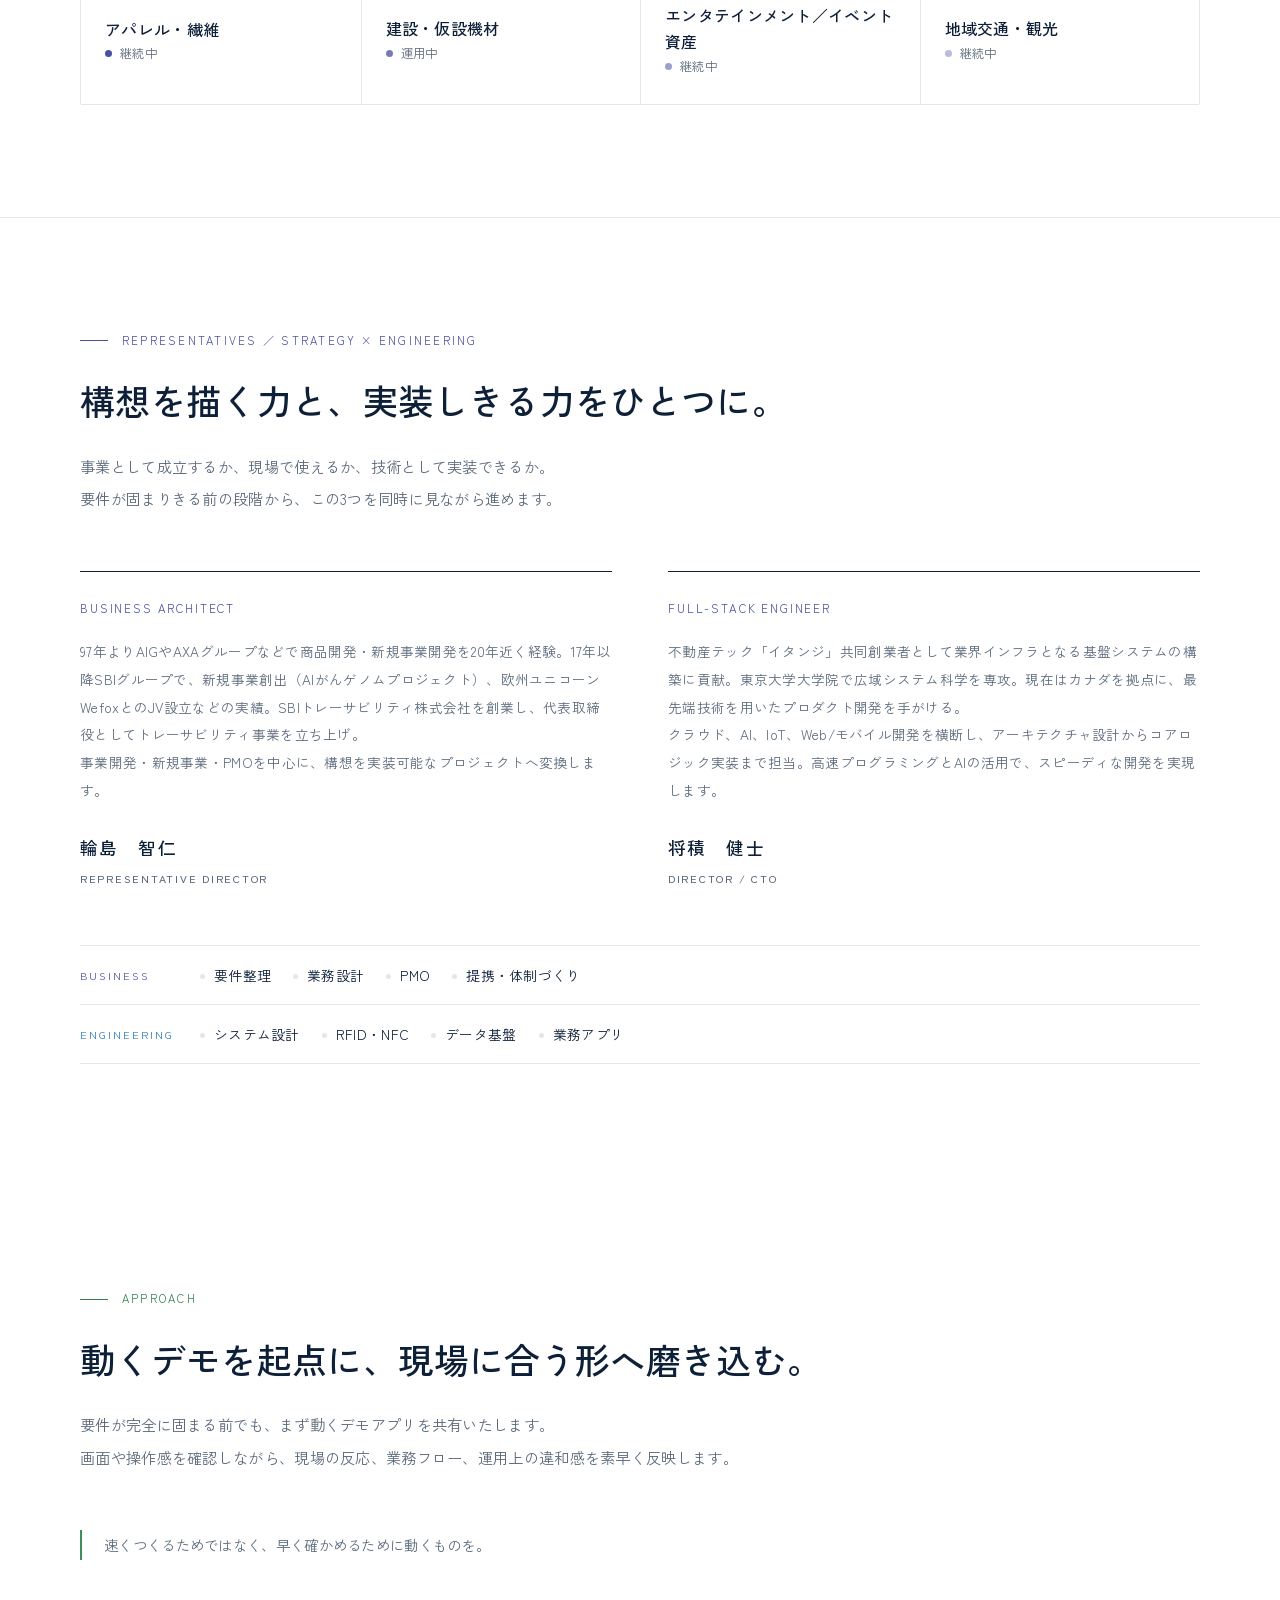
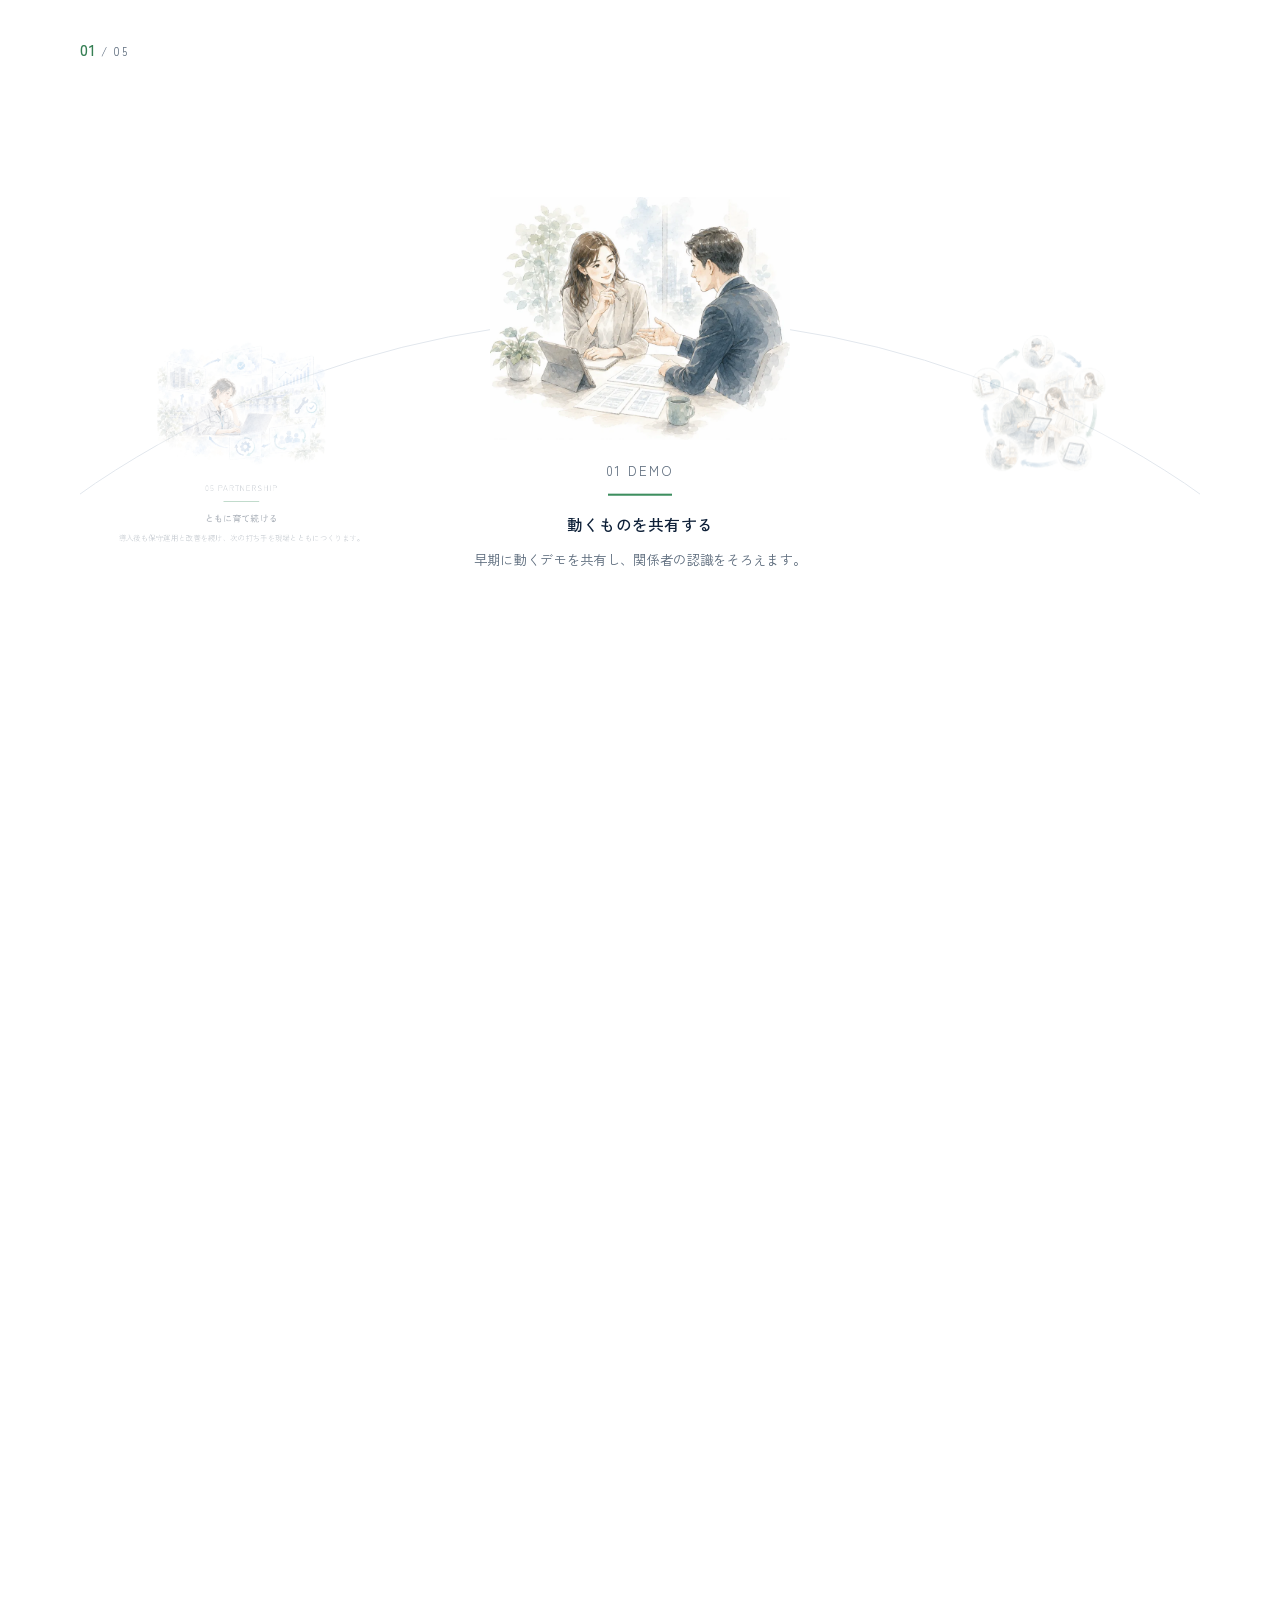
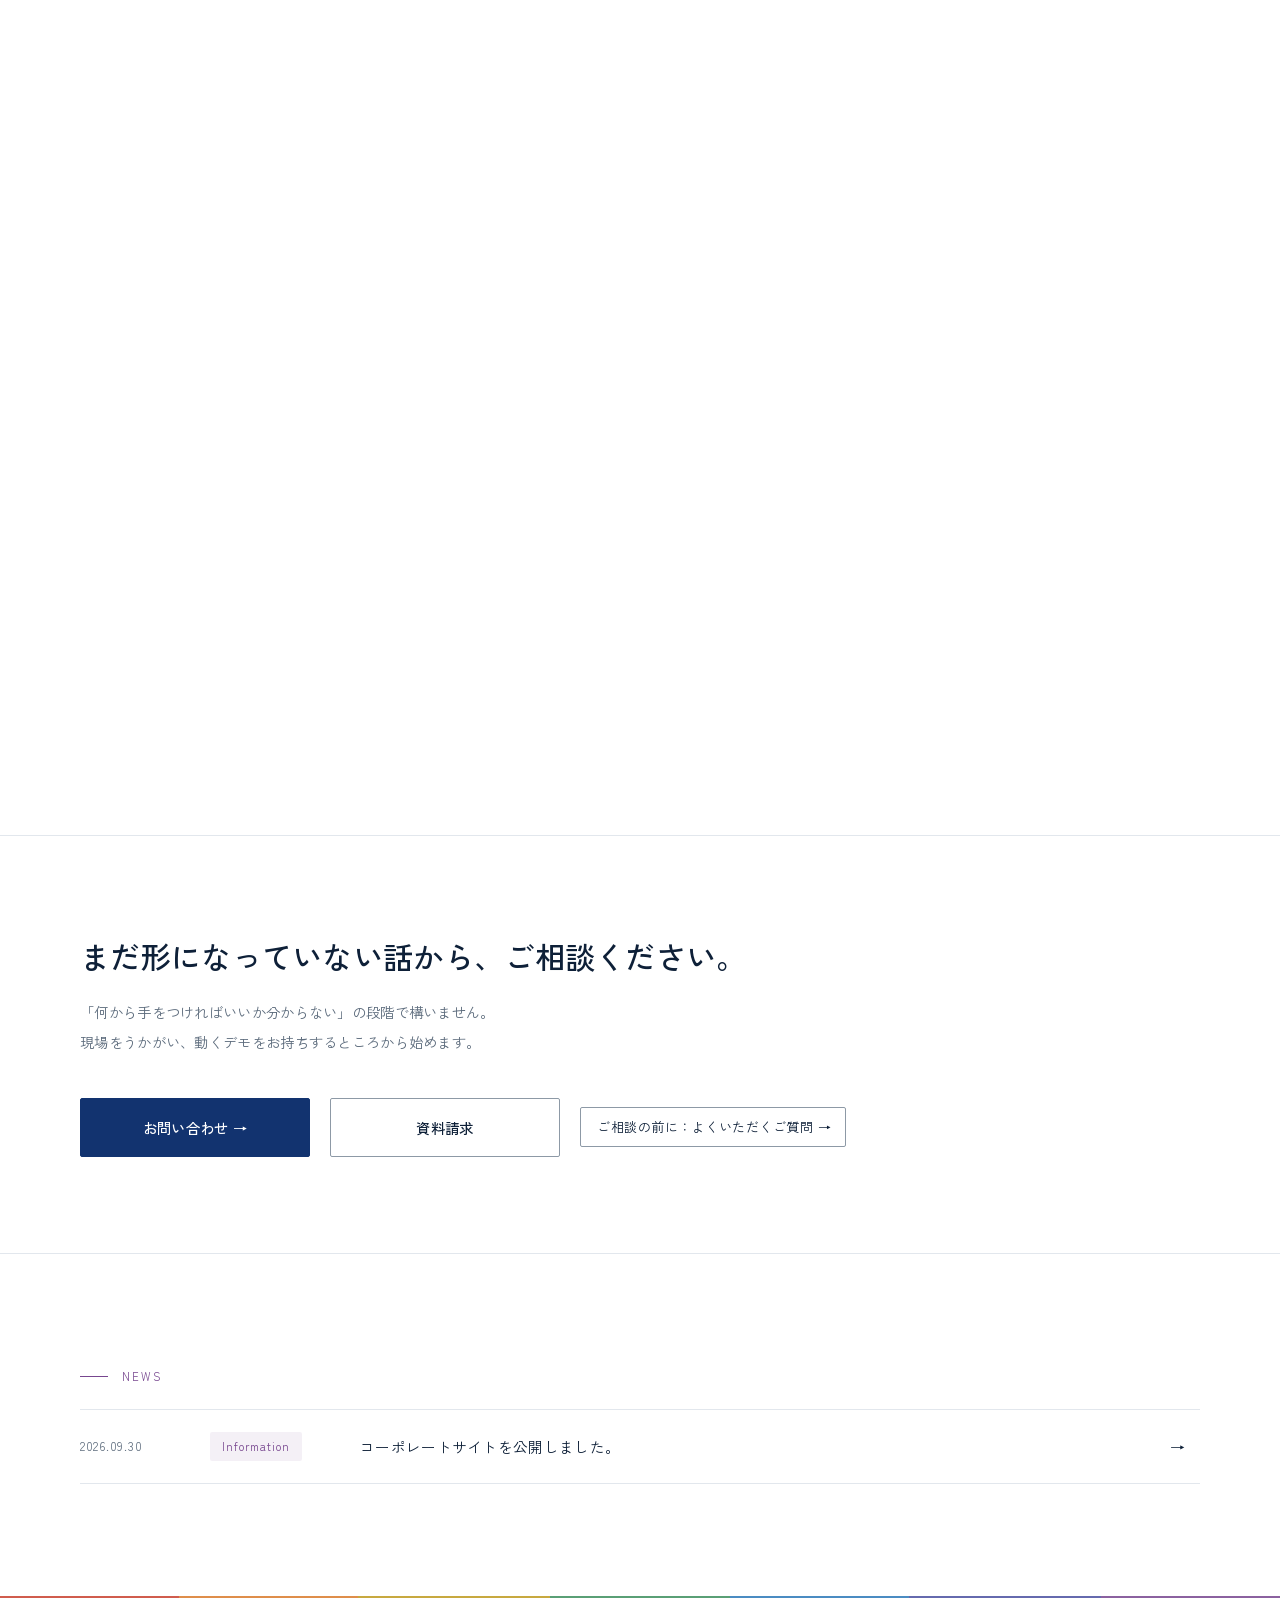
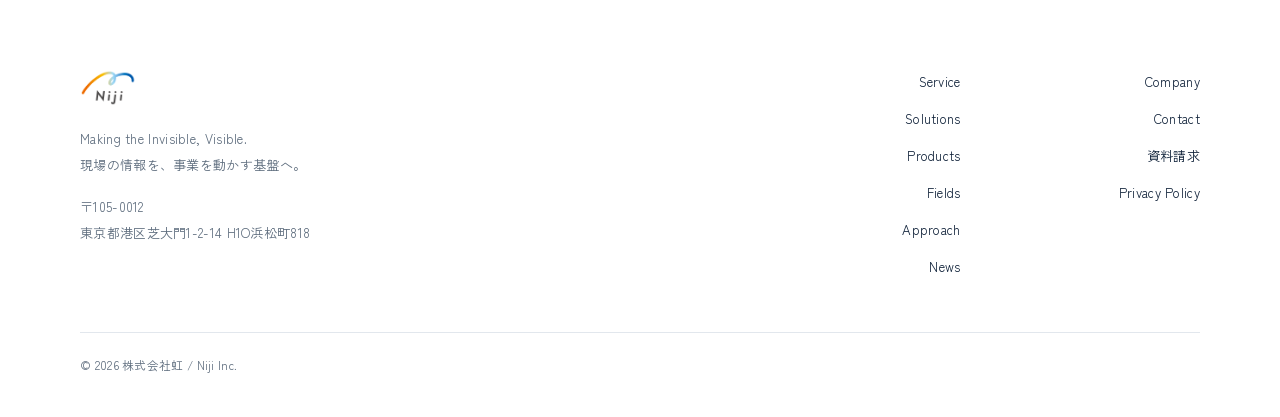
==== commit 2a7fbf5e: "リンクをボタン化：枠があるものだけが押せる（詳細を見る・SERVICE の矢印・テキストリンク） - PRODUCTS カードの「プロダクト詳細を見る」を枠付きの小ボタンに（カード hover で反転" ====
--- a/index.html
+++ b/index.html
@@ -187,7 +187,7 @@
         <p class="pcard__catch">製品IDごとに、起きたことを履歴として書き足していきます。</p>
         <p>製造から販売後まで、あとから書き換えない追記型の台帳で残します。複数の履歴を同じ個体IDに接続し、流通や所有の整合性を確認するための根拠をつくります。</p>
         <ul class="pcard__feats"><li>追記型の履歴台帳</li><li>RFID・NFC・QR対応</li><li>出荷後の追跡</li></ul>
-        <span class="pcard__go">プロダクト詳細を見る →</span>
+        <span class="pcard__go">プロダクト詳細を見る<span aria-hidden="true">→</span></span>
       </a>
       <a class="pcard pcard--hero" id="bwatchdog" href="products/brand-trust-platform/index.html#scenes">
         <p class="pcard__tag">BRAND PROTECTION</p>
@@ -195,7 +195,7 @@
         <p class="pcard__catch">正規品を確かめ、模倣とグレー流通の兆候を捉えます。</p>
         <p>流通の過程から購入後まで、読み取りを製品の履歴と照らし合わせます。確かめる場は、そのまま顧客との接点になります。何を証拠とするかは、ブランドごとに設計します。</p>
         <ul class="pcard__feats"><li>正規品の確認</li><li>模倣・グレー流通の兆候</li><li>顧客との接点</li></ul>
-        <span class="pcard__go">プロダクト詳細を見る →</span>
+        <span class="pcard__go">プロダクト詳細を見る<span aria-hidden="true">→</span></span>
       </a>
     </div>
     <div class="custom-note">
--- a/assets/css/site.css
+++ b/assets/css/site.css
@@ -373,9 +373,9 @@
 .logobox{min-height:170px;padding:34px}
 }
 .txtlink-row{margin-top:28px}
-.txtlink{font-size:.84rem;letter-spacing:.04em;color:var(--ink);
-  border-bottom:1px solid var(--line);padding-bottom:3px;transition:border-color .3s,color .3s}
-.txtlink:hover{color:var(--sp5-t);border-bottom-color:currentColor}
+.txtlink{display:inline-flex;align-items:center;gap:10px;font-size:.82rem;letter-spacing:.04em;color:var(--ink);
+  border:1px solid var(--ctrl);border-radius:var(--radius);padding:9px 14px 9px 16px;line-height:1.5;transition:border-color .3s,background .3s}
+.txtlink:hover{border-color:var(--ink);background:var(--mist)}
 .txtlink:focus-visible{outline:2px solid var(--sp5);outline-offset:4px}
 .cta__actions .txtlink{margin-top:6px}
 .page-hero .txtlink-row{margin-top:22px}
@@ -385,7 +385,7 @@
 .cta h2 .nb{display:inline-block}
 .cta__actions{flex-direction:row;flex-wrap:wrap;align-items:center;gap:16px 20px}
 .cta__actions .btn{min-width:230px;justify-content:center}
-.cta__actions .txtlink{margin:0 0 0 12px}
+.cta__actions .txtlink{margin:0}
 @media (max-width:720px){
 .cta__actions{flex-direction:column;align-items:stretch}
 .cta__actions .btn{width:100%;min-width:0}
@@ -521,4 +521,4 @@
 .form__req{font-size:.78rem;color:var(--sub);margin:0 0 22px}
 .form__err{font-size:.8rem;color:var(--sp1-t);margin:8px 0 0}
 .chips label:has(input[aria-invalid="true"]){border-color:var(--sp1-t)}
-.cta__actions .txtlink{align-self:flex-start;display:inline-block;line-height:1.6}
+.cta__actions .txtlink{align-self:center}
--- a/assets/css/top.css
+++ b/assets/css/top.css
@@ -12,7 +12,8 @@
 .offer__kind{font-size:.66rem;letter-spacing:.2em;color:var(--sub)}
 .offer__name{font-size:1.2rem;font-weight:500;color:var(--ink)}
 .offer__desc{font-size:.84rem;color:var(--sub)}
-.offer__go{position:absolute;right:24px;top:50%;transform:translateY(-50%);color:var(--ink);transition:transform .3s}
+.offer__go{position:absolute;right:24px;top:50%;transform:translateY(-50%);width:30px;height:30px;border:1px solid var(--ink);border-radius:50%;display:grid;place-items:center;font-size:.85rem;color:var(--ink);transition:transform .3s,background .3s,color .3s}
+.offer__item:hover .offer__go{background:var(--ink);color:#fff}
 .offer__item:hover .offer__go{transform:translate(4px,-50%)}
 @media (max-width:900px){
   .offer__grid{grid-template-columns:1fr}
@@ -57,10 +58,11 @@
 .pcard p{font-size:.83rem;color:var(--sub);line-height:1.95}
 .pcard .pcard__catch{font-size:.95rem;color:var(--ink);font-weight:500;line-height:1.8;margin-bottom:8px}
 .pcard__feats{list-style:none;margin:16px 0 0;padding:0;display:flex;flex-wrap:wrap;gap:6px}
-.pcard__feats li{font-size:.7rem;color:var(--sub);border:1px solid var(--line);border-radius:2px;padding:3px 9px;background:#fff}
-.pcard__go{margin-top:auto;padding-top:22px;font-size:.78rem;letter-spacing:.08em;color:var(--ink);position:relative;display:inline-block;width:max-content}
-.pcard__go::after{content:"";position:absolute;left:0;right:0;bottom:-4px;height:1px;background:currentColor;transform:scaleX(0);transform-origin:left center;transition:transform .32s cubic-bezier(.22,.8,.3,1)}
-.pcard:hover .pcard__go::after,.pcard:focus-visible .pcard__go::after{transform:scaleX(1)}
+.pcard__feats{gap:4px 16px}
+.pcard__feats li{font-size:.72rem;color:var(--sub);position:relative;padding-left:11px}
+.pcard__feats li::before{content:"";position:absolute;left:0;top:.55em;width:5px;height:5px;border-radius:50%;background:var(--sp7)}
+.pcard__go{margin-top:22px;align-self:flex-start;justify-self:start;width:max-content;display:inline-flex;align-items:center;gap:10px;font-size:.8rem;letter-spacing:.06em;font-weight:500;color:var(--ink);border:1px solid var(--ink);border-radius:var(--radius);padding:10px 16px 10px 18px;transition:background .25s,color .25s}
+.pcard:hover .pcard__go,.pcard:focus-visible .pcard__go{background:var(--ink);color:#fff}
 .custom-note{display:flex;align-items:center;justify-content:space-between;gap:24px;margin-top:28px;padding:20px 24px;border-left:2px solid var(--sp3)}
 .custom-note p{font-size:.86rem;color:var(--sub);line-height:1.9}
 .custom-note b{font-weight:500;color:var(--ink);margin-right:8px}
@@ -97,13 +99,13 @@
 .pline__u p{font-size:.8rem;color:var(--sub);line-height:1.8}
 .pline__u p span{display:block;font-weight:500;color:var(--ink);font-size:.86rem}
 @media (max-width:900px){ .pline__u{grid-template-columns:88px minmax(0,1fr)} .pline__u img{width:88px;height:64px} }
-.custom-note .txtlink{white-space:nowrap;flex:none}
+.custom-note .txtlink{flex:none}
 /* PRODUCTS：左右のカードで、ラベル・名前・一言・補足・特長・リンクの行をそろえる（subgrid） */
 @media (min-width:721px){
   .pgrid{grid-template-rows:repeat(6,auto)}
   .pcard{display:grid;grid-row:span 6;grid-template-rows:subgrid;row-gap:0;align-content:start}
   .pcard__feats{align-self:start}
-  .pcard__go{align-self:end}
+  .pcard__go{align-self:start;justify-self:start}
 }
 /* 個別開発の注記：縦に積む */
 .custom-note{display:block}
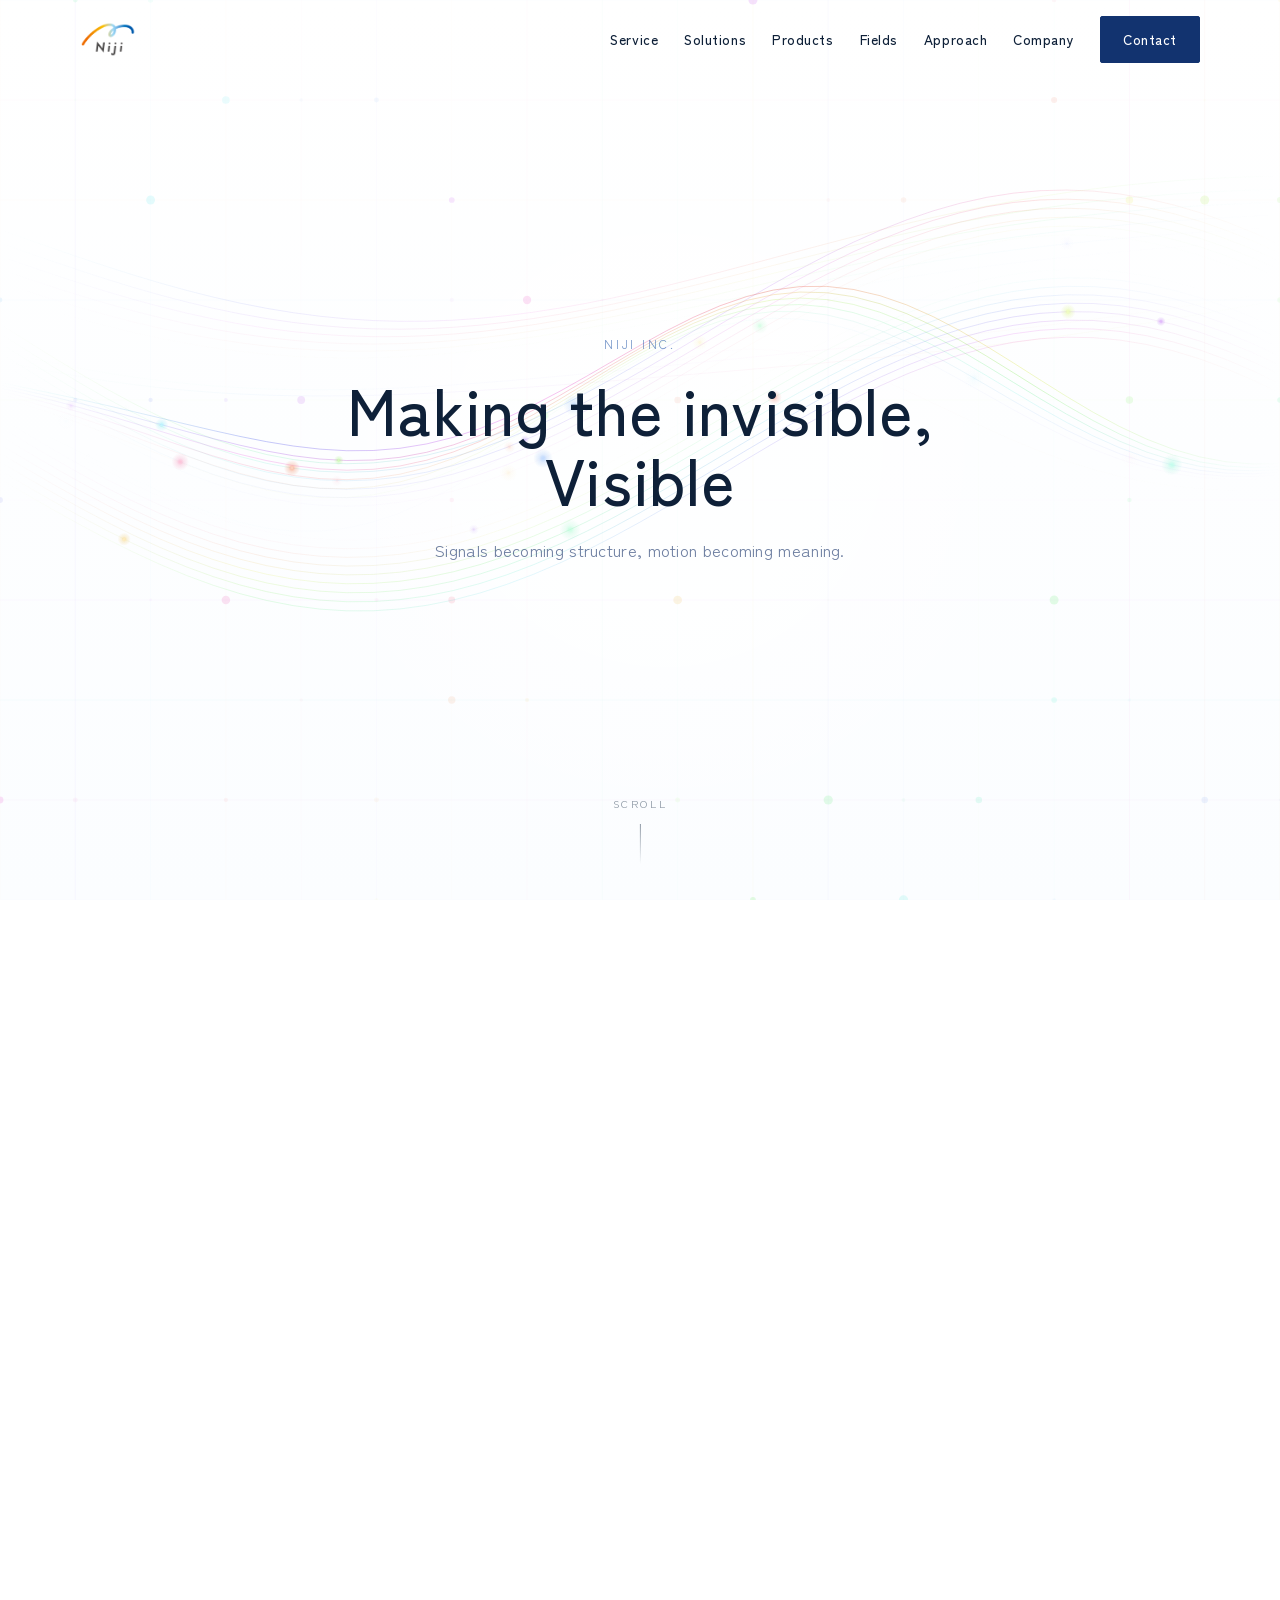
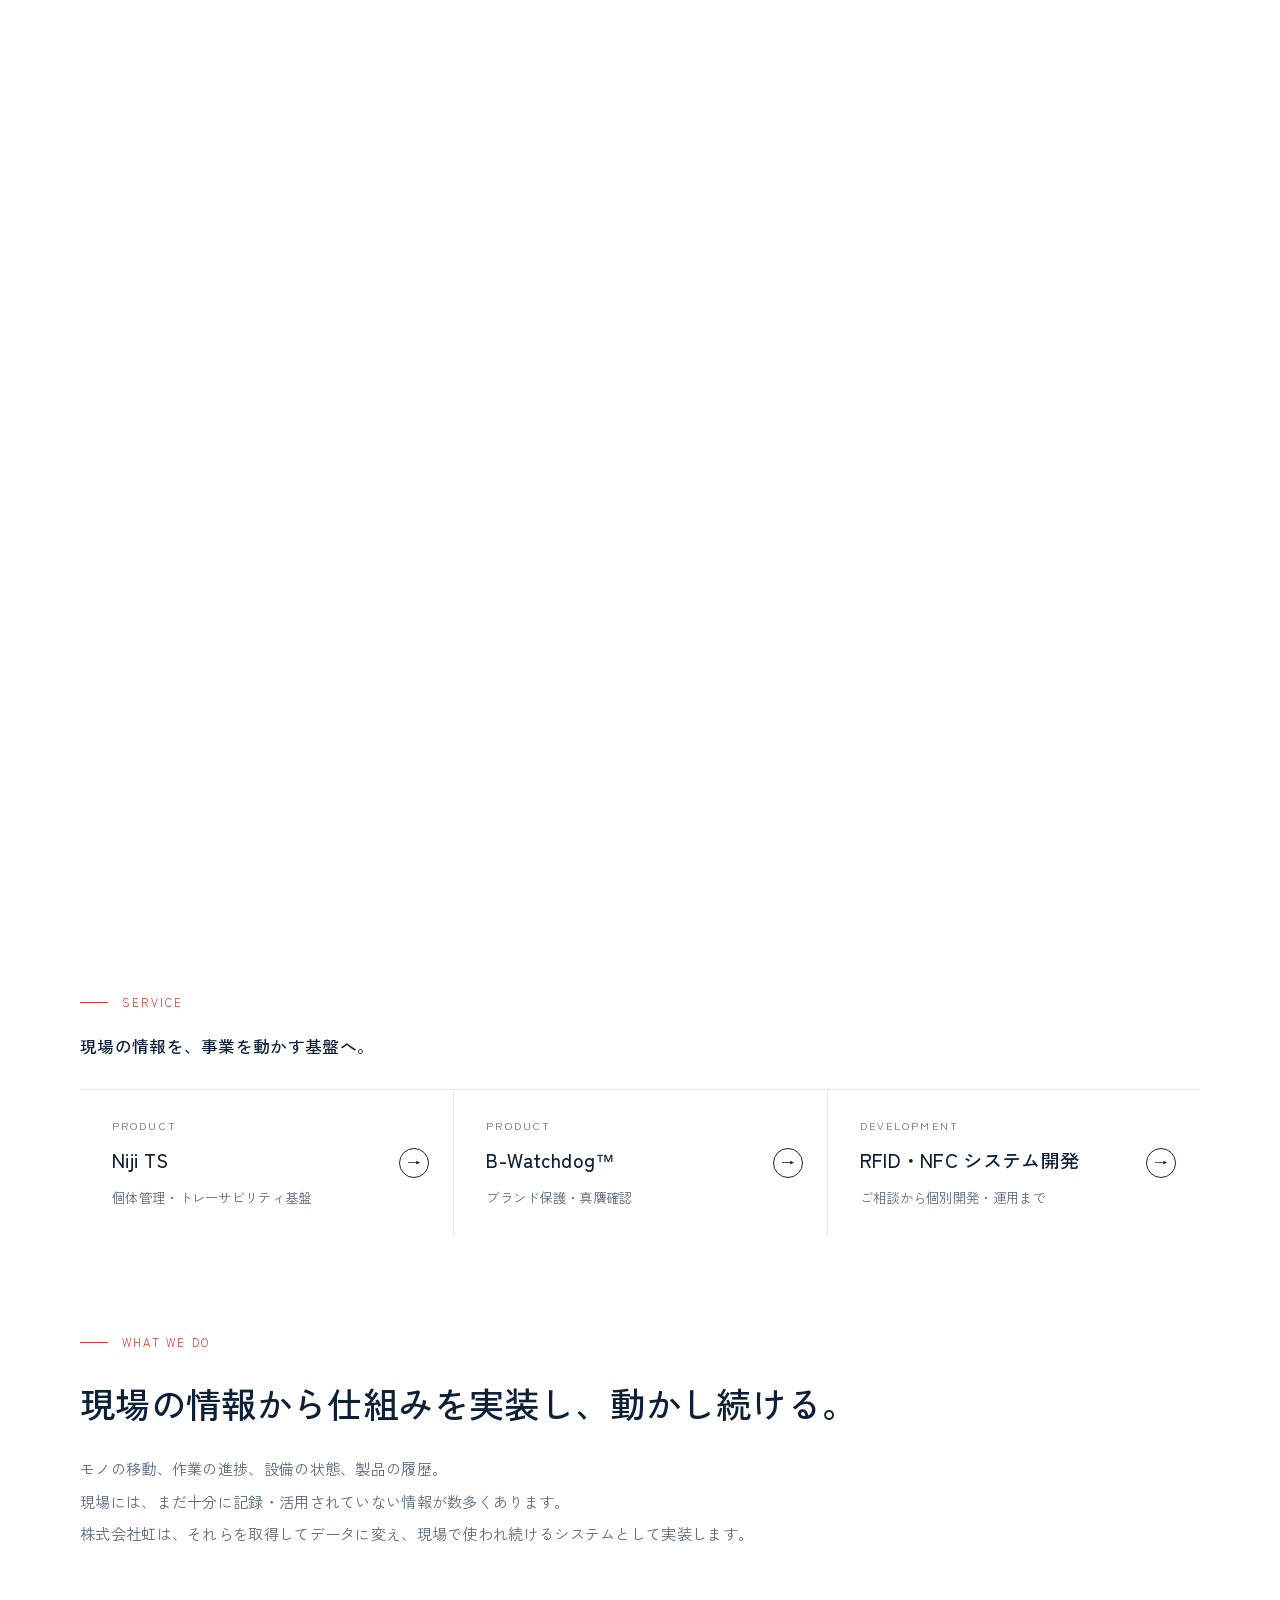
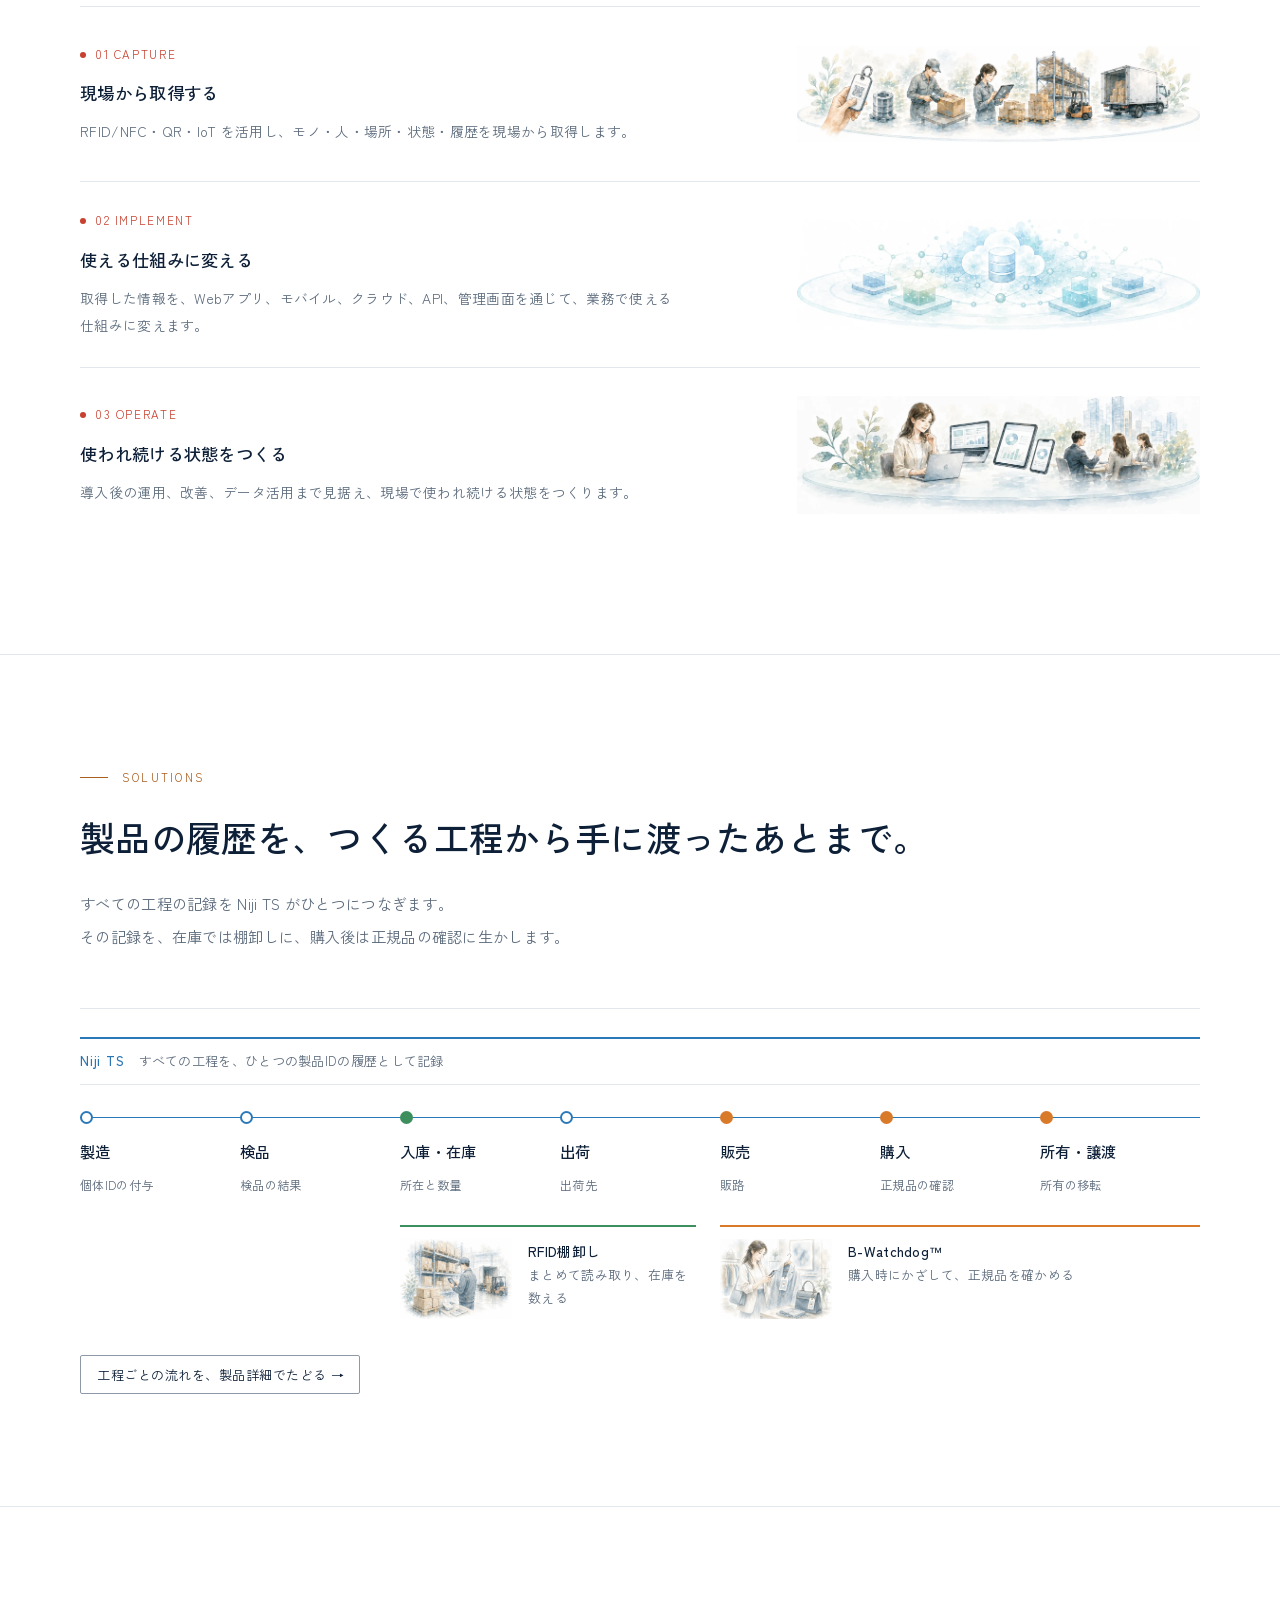
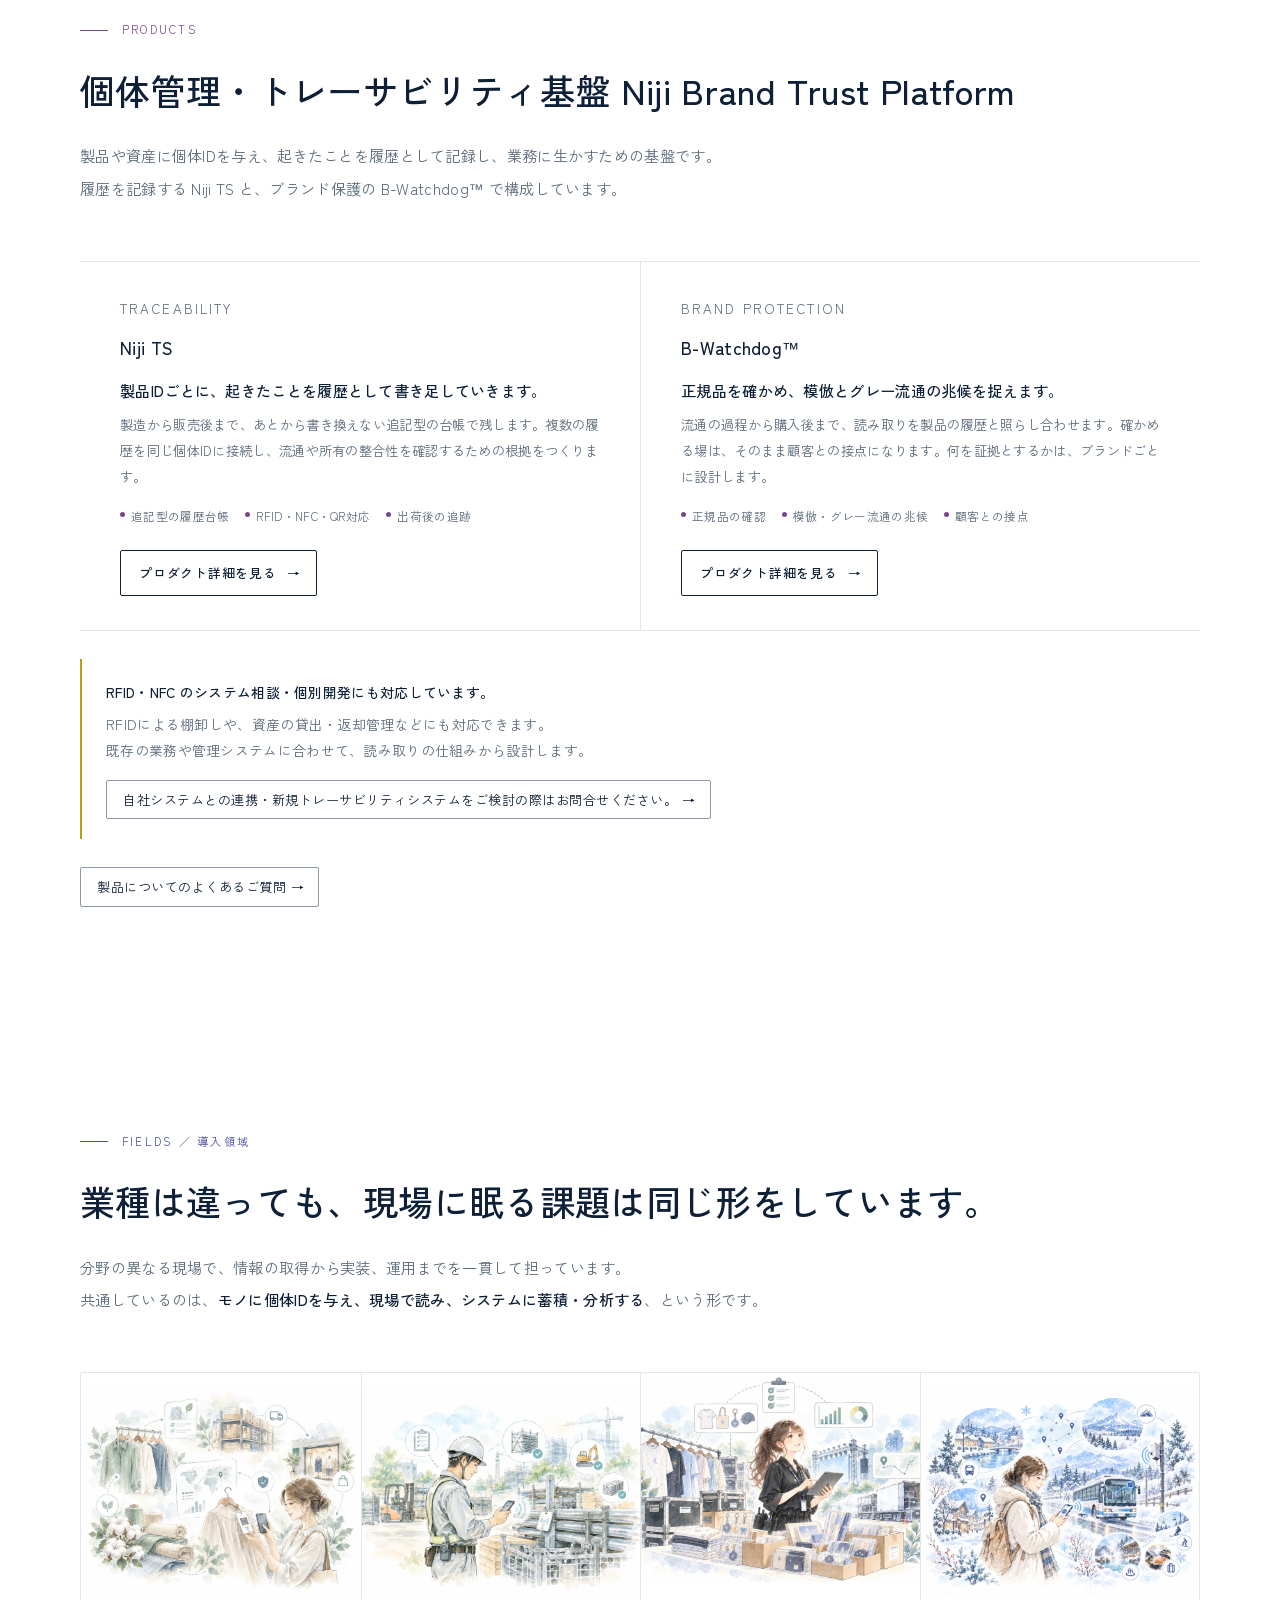
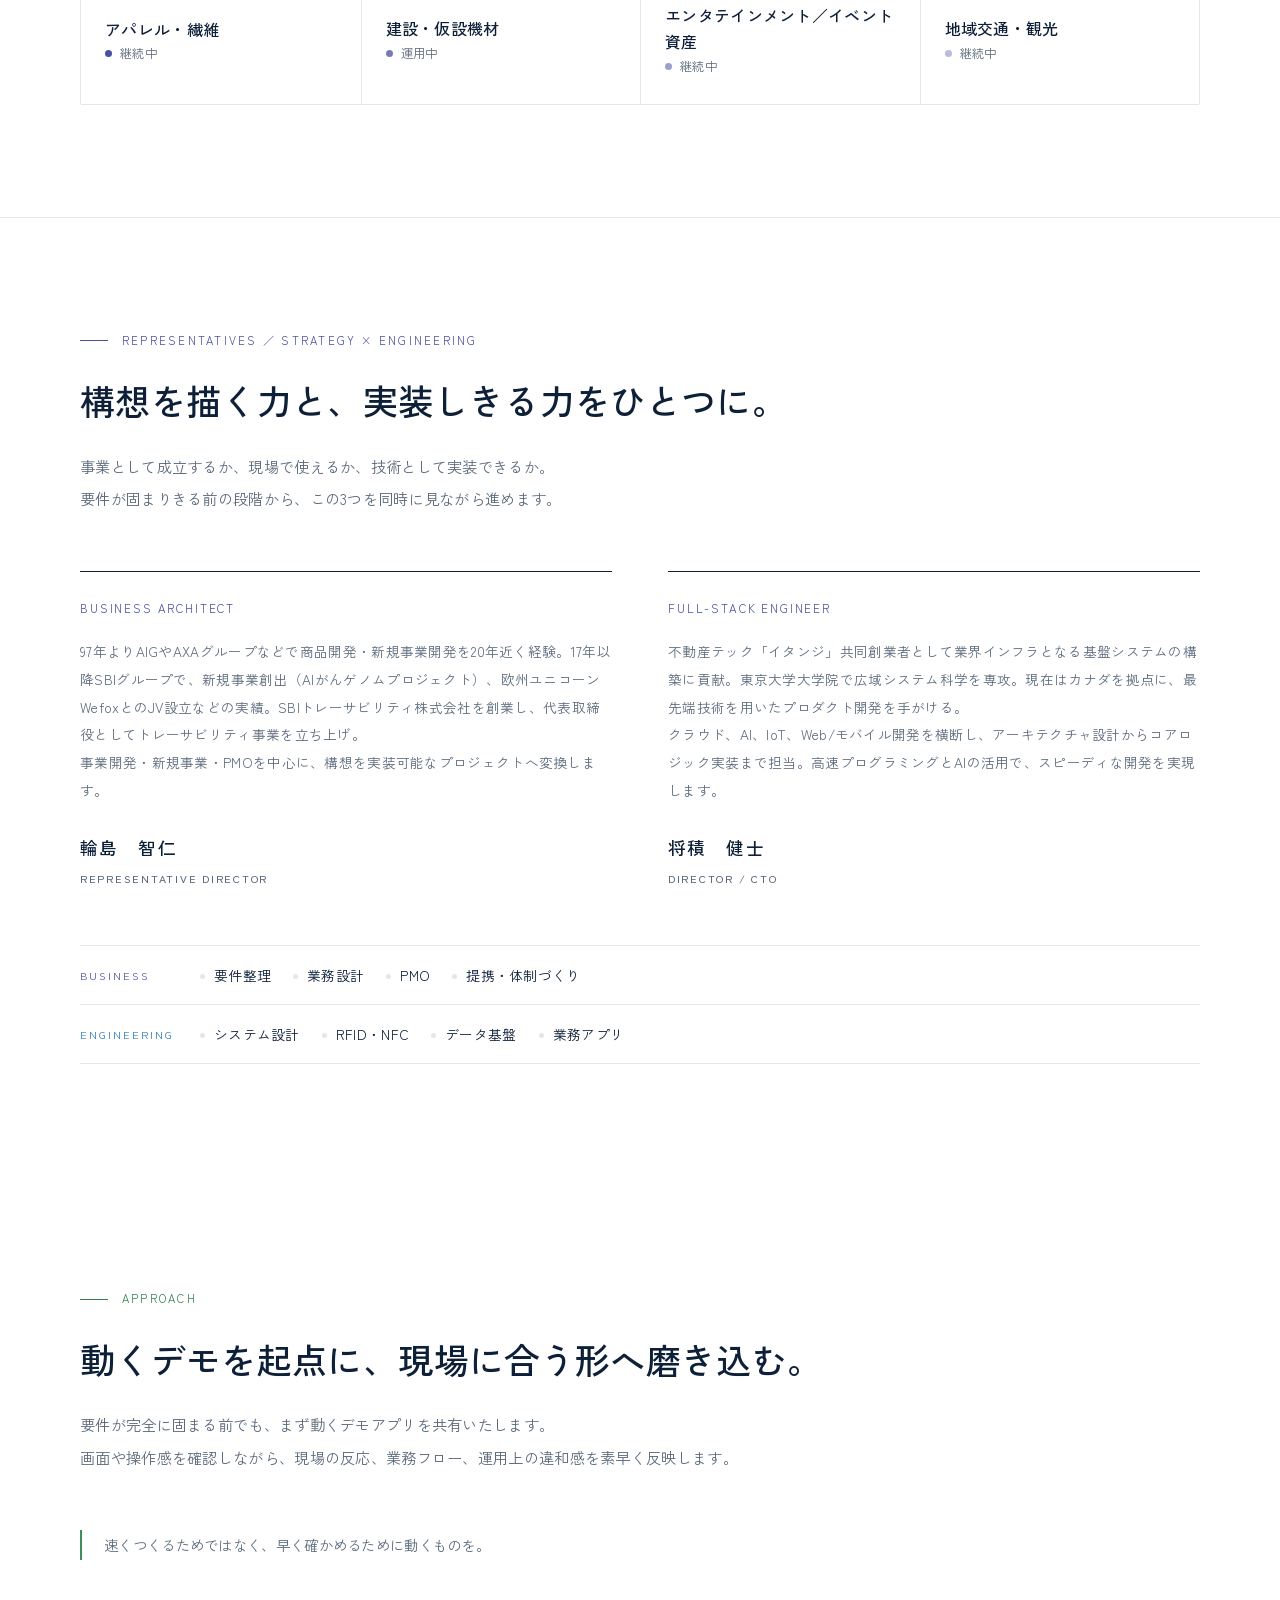
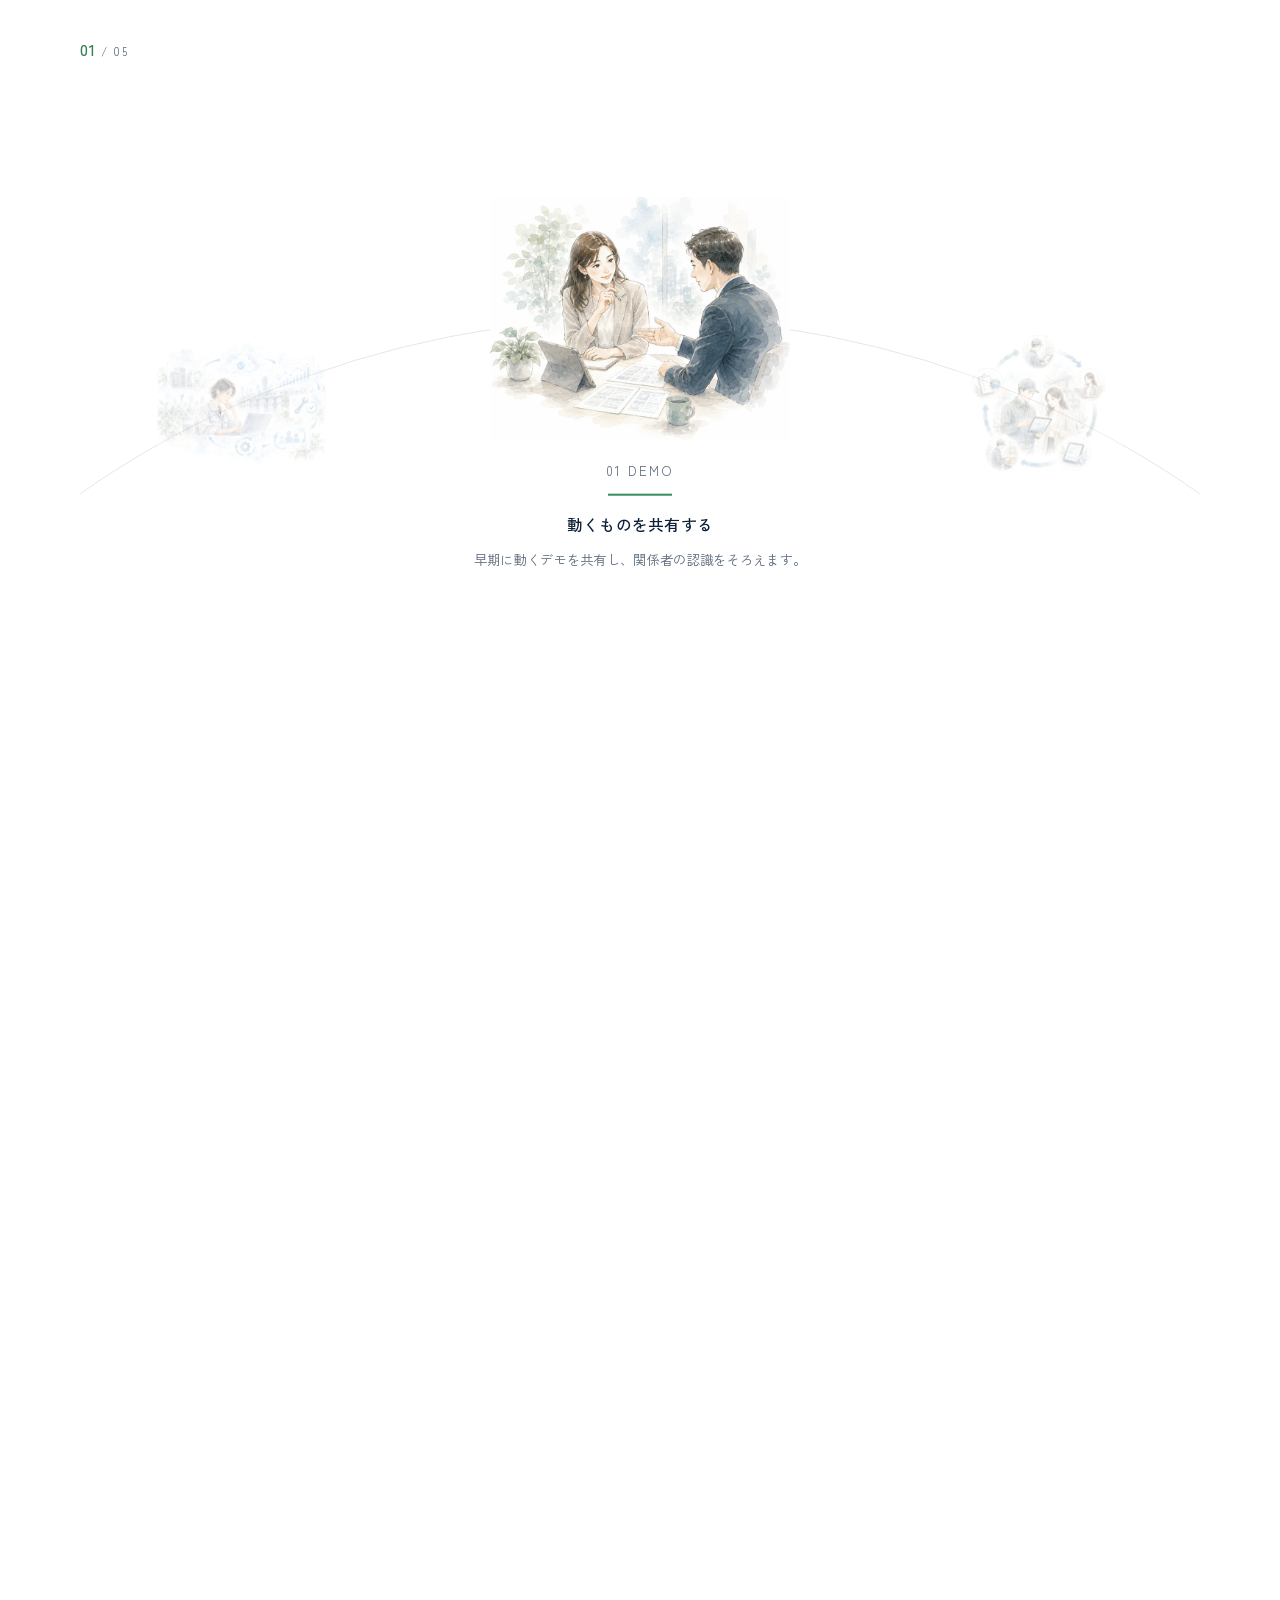
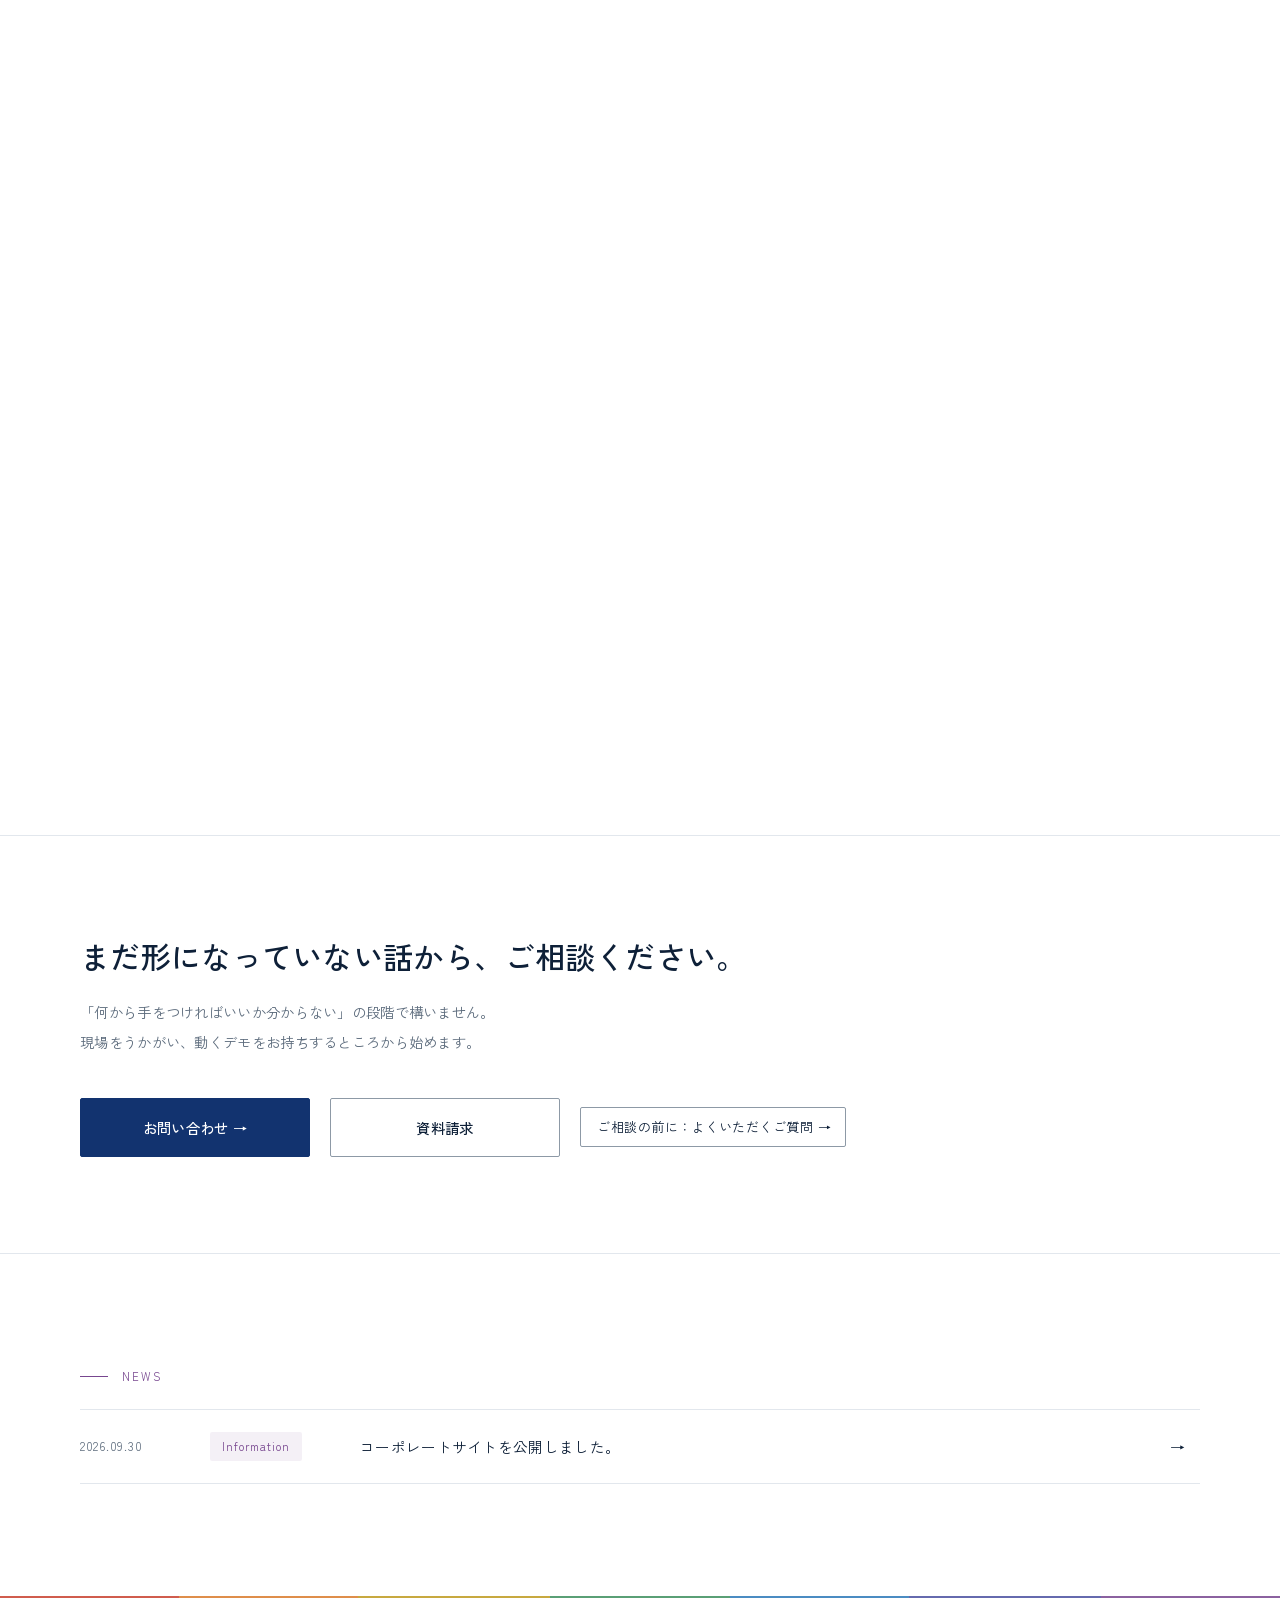
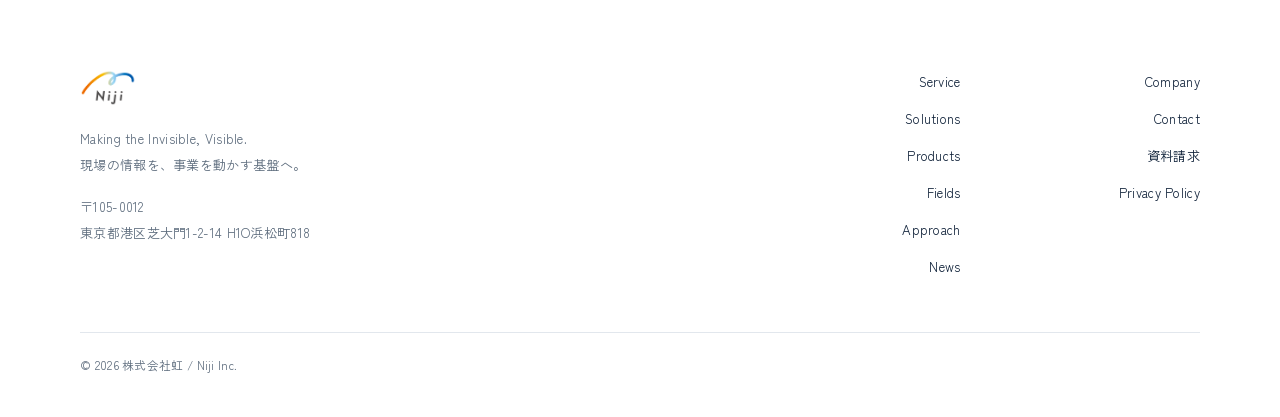
==== commit 373e71e6: "リンクの …/index.html を …/ に統一し、URL末尾に index.html が出ないようにする - products/brand-trust-platform/index.html →" ====
--- a/index.html
+++ b/index.html
@@ -167,7 +167,7 @@
         <div class="pline__u pline__u--bw"><picture><source srcset="assets/img/scene-retail-scan.webp" type="image/webp"><img src="assets/img/scene-retail-scan.jpg" alt="" width="1200" height="914" loading="lazy" decoding="async"></picture><p><span><span class="nb">B-Watchdog&trade;</span></span>購入時にかざして、正規品を確かめる</p></div>
       </div>
     </div>
-    <p class="txtlink-row"><a class="txtlink" href="products/brand-trust-platform/index.html#scenes">工程ごとの流れを、製品詳細でたどる →</a></p>
+    <p class="txtlink-row"><a class="txtlink" href="products/brand-trust-platform/#scenes">工程ごとの流れを、製品詳細でたどる →</a></p>
   </div>
 </section>
 
@@ -181,7 +181,7 @@
       <p class="lead">製品や資産に個体IDを与え、起きたことを履歴として記録し、業務に生かすための基盤です。<br>履歴を記録する Niji&nbsp;TS と、ブランド保護の <span class="nb">B-Watchdog&trade;</span> で構成しています。</p>
     </div>
     <div class="pgrid">
-      <a class="pcard" id="nijits" href="products/brand-trust-platform/index.html">
+      <a class="pcard" id="nijits" href="products/brand-trust-platform/">
         <p class="pcard__tag">TRACEABILITY</p>
         <h3>Niji&nbsp;TS</h3>
         <p class="pcard__catch">製品IDごとに、起きたことを履歴として書き足していきます。</p>
@@ -189,7 +189,7 @@
         <ul class="pcard__feats"><li>追記型の履歴台帳</li><li>RFID・NFC・QR対応</li><li>出荷後の追跡</li></ul>
         <span class="pcard__go">プロダクト詳細を見る<span aria-hidden="true">→</span></span>
       </a>
-      <a class="pcard pcard--hero" id="bwatchdog" href="products/brand-trust-platform/index.html#scenes">
+      <a class="pcard pcard--hero" id="bwatchdog" href="products/brand-trust-platform/#scenes">
         <p class="pcard__tag">BRAND PROTECTION</p>
         <h3><span class="nb">B-Watchdog&trade;</span></h3>
         <p class="pcard__catch">正規品を確かめ、模倣とグレー流通の兆候を捉えます。</p>
@@ -203,7 +203,7 @@
       <p>RFIDによる棚卸しや、資産の貸出・返却管理などにも対応できます。<br>既存の業務や管理システムに合わせて、読み取りの仕組みから設計します。</p>
       <p class="custom-note__cta"><a class="txtlink" href="contact.html?topic=custom">自社システムとの連携・新規トレーサビリティシステムをご検討の際はお問合せください。 →</a></p>
     </div>
-    <p class="txtlink-row"><a class="txtlink" href="products/brand-trust-platform/index.html#faq">製品についてのよくあるご質問 →</a></p>
+    <p class="txtlink-row"><a class="txtlink" href="products/brand-trust-platform/#faq">製品についてのよくあるご質問 →</a></p>
   </div>
 </section>
 
